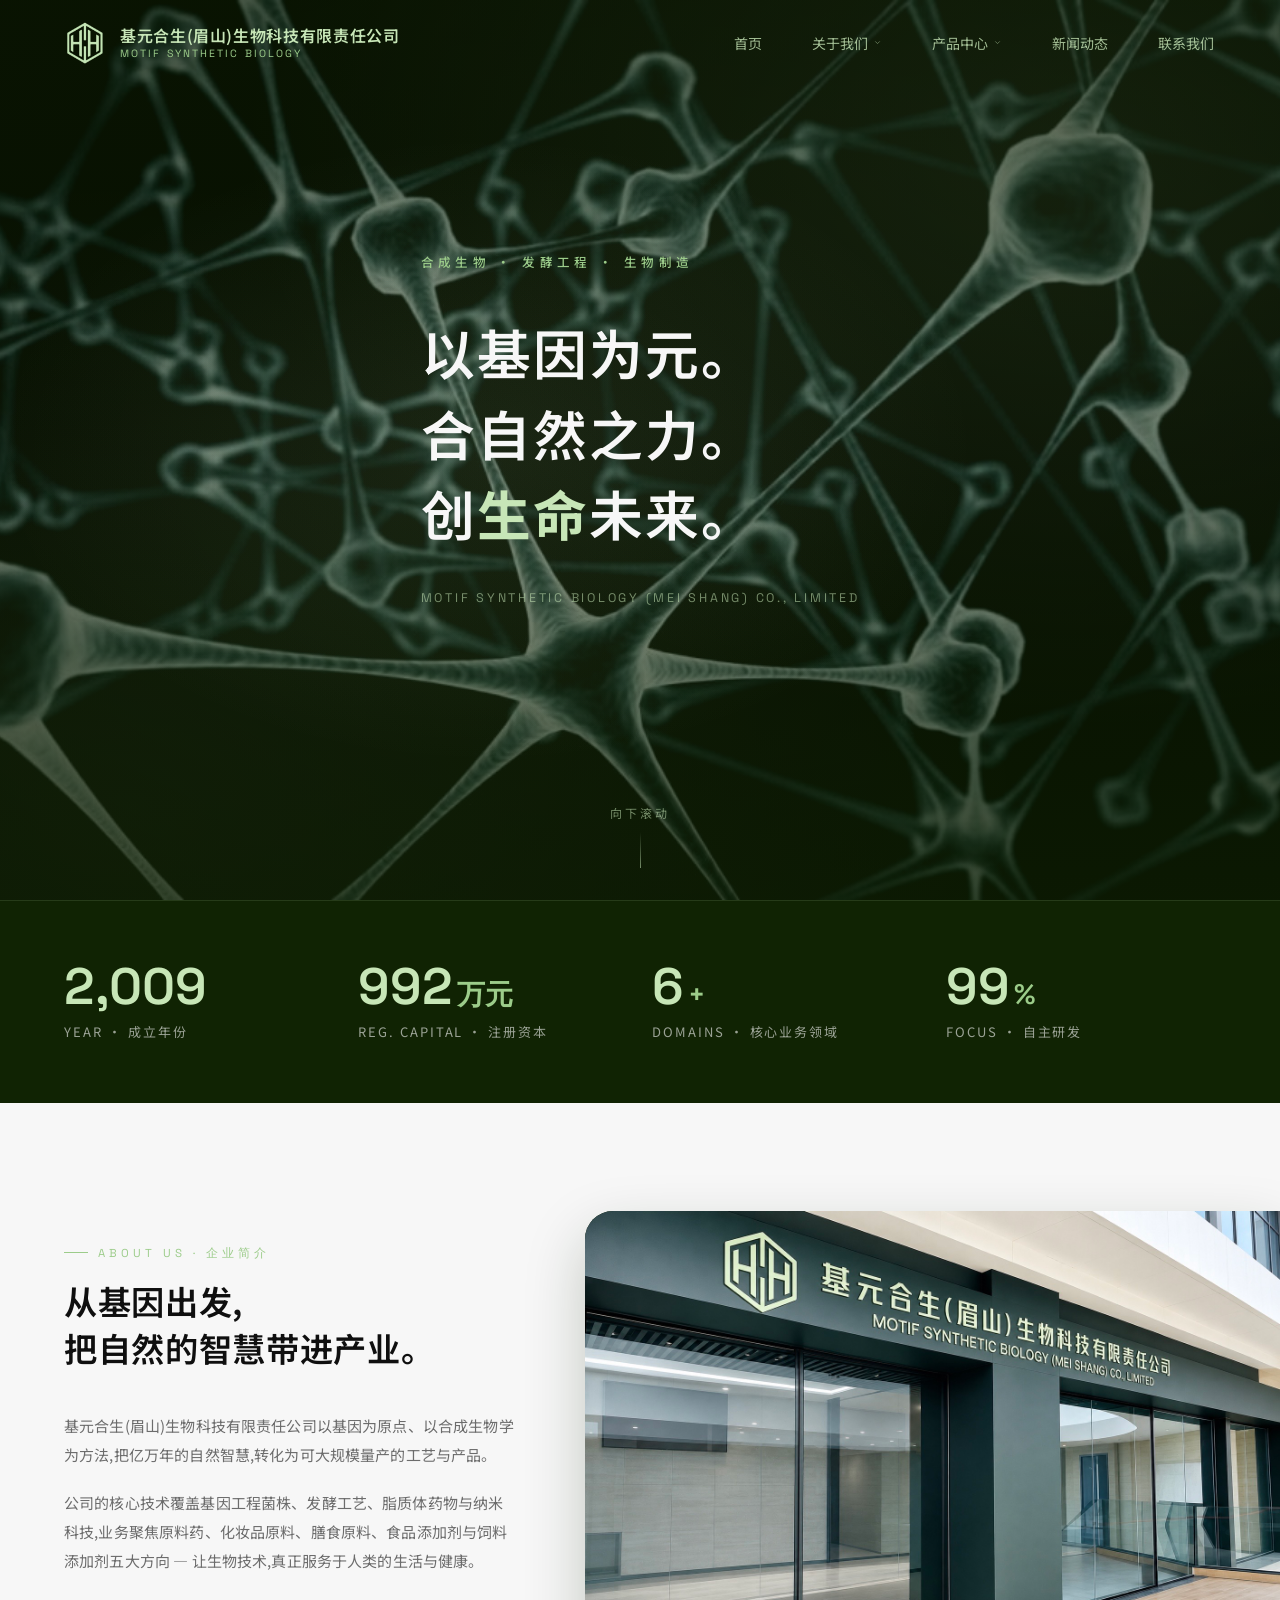
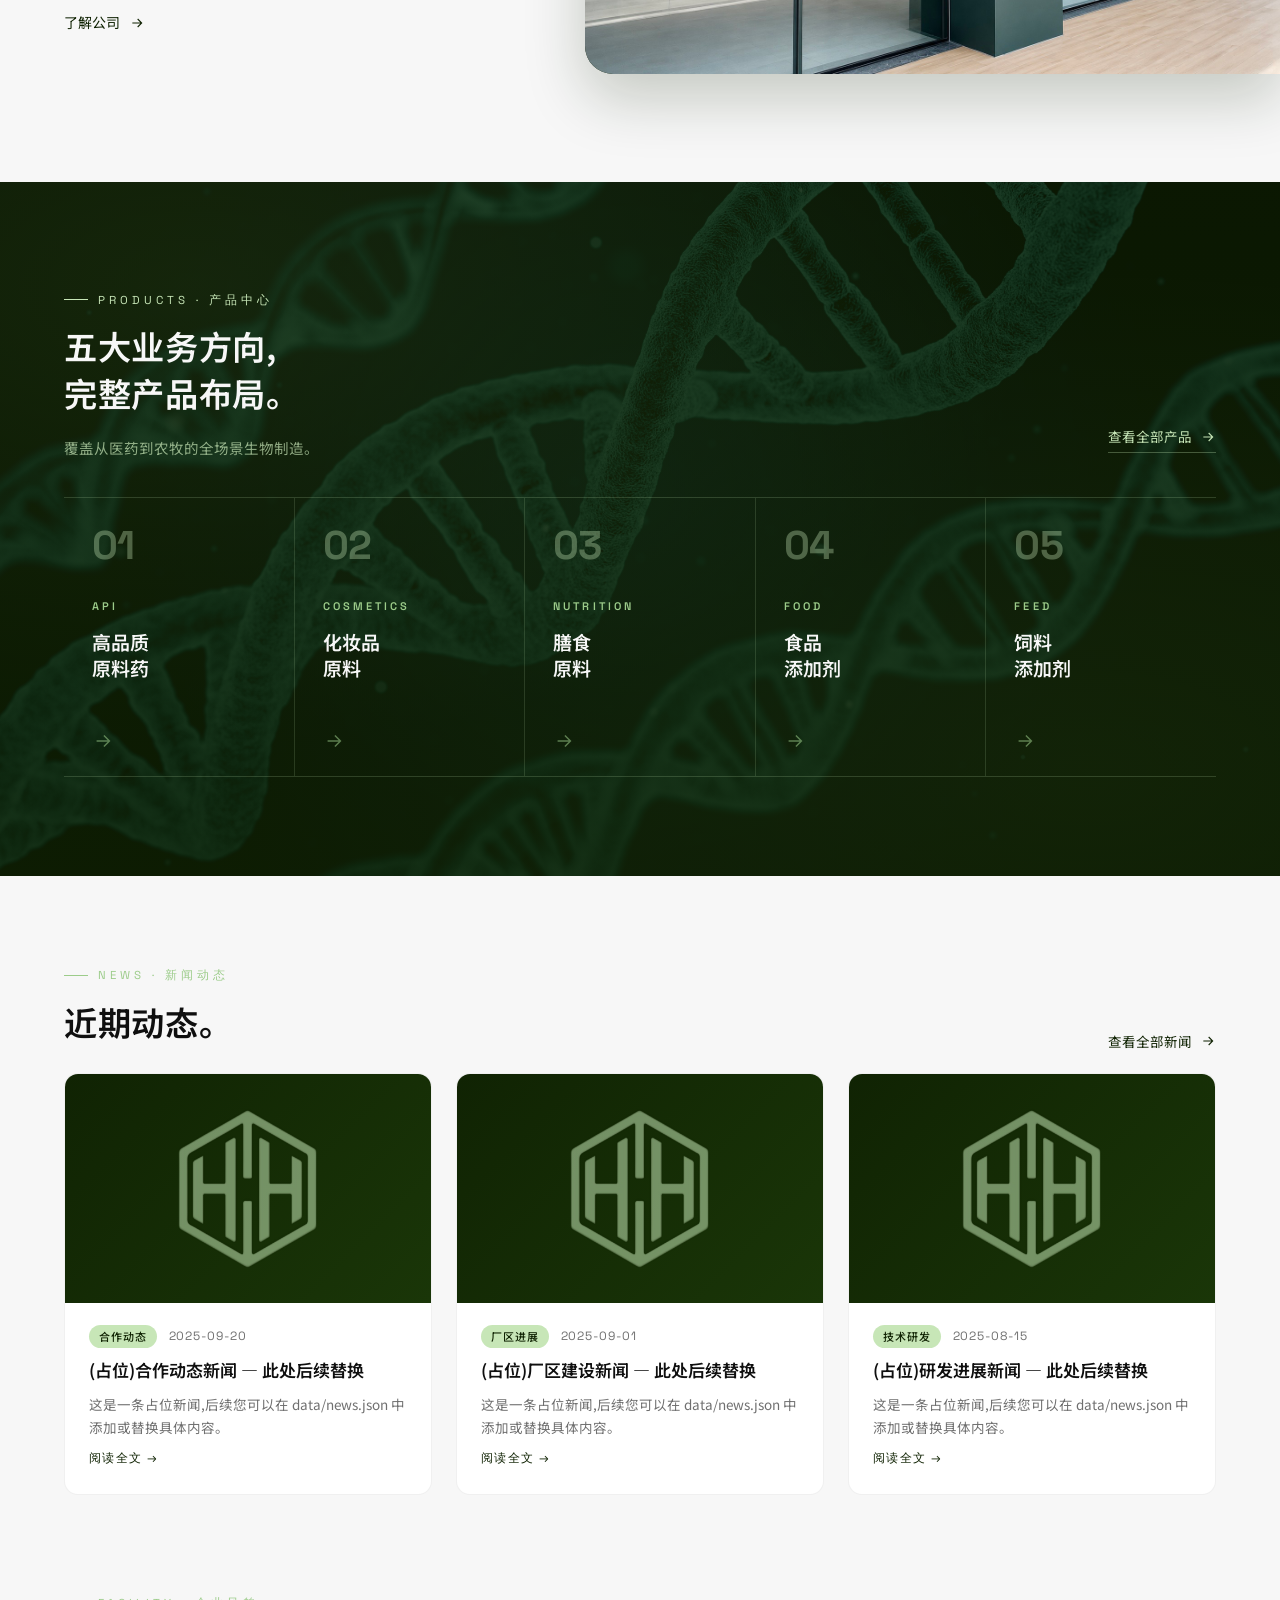
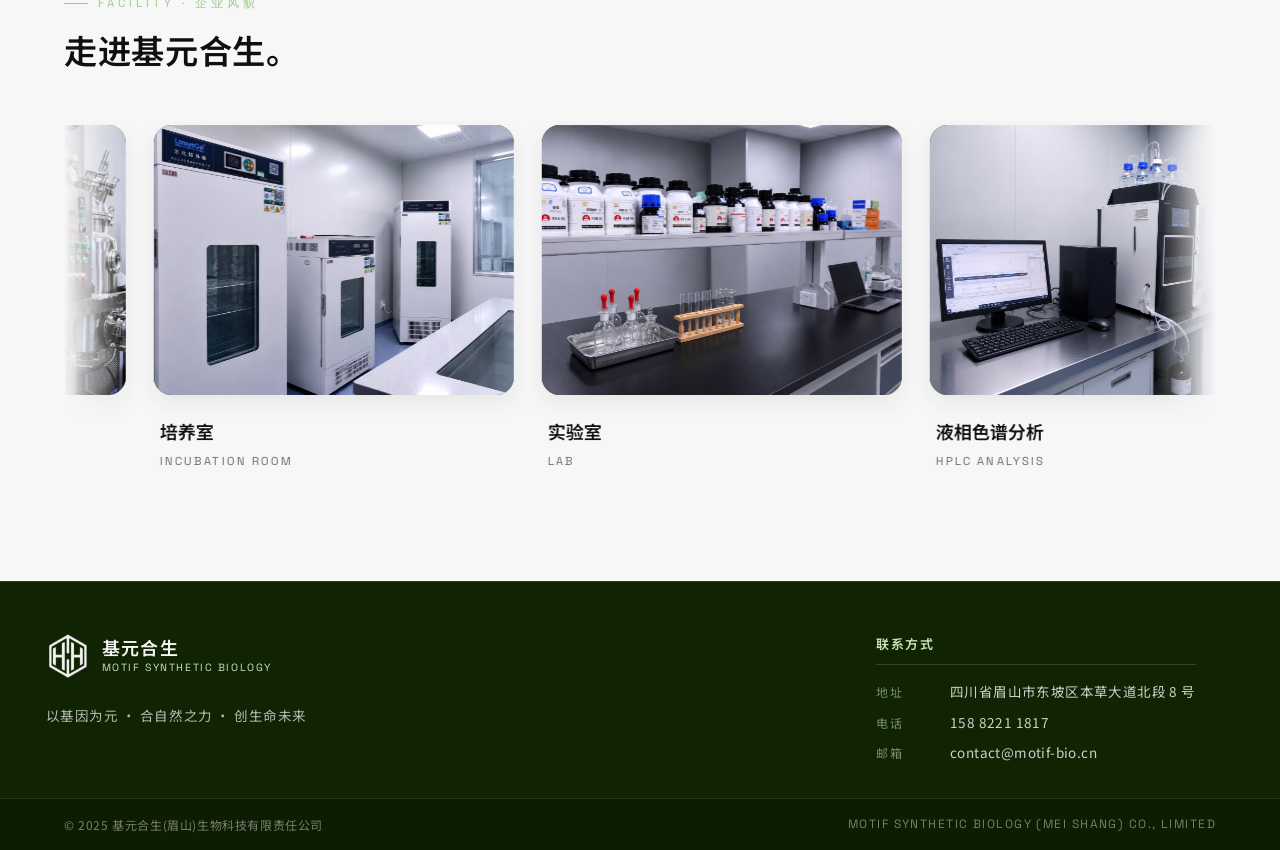
==== index.html @ d9ac5af7 "feat: 产品中心 nav 加 dropdown 5 大方向直接从顶部 nav 一步进入对应子页: - 高品质原料药 / 化妆品原料 / 膳食原料 / 食品添加剂 / 饲料添加剂 - 沿用「关于我们" ====
<!DOCTYPE html>
<html lang="zh-CN">
<head>
<meta charset="UTF-8" />
<meta name="viewport" content="width=device-width, initial-scale=1.0" />
<title>基元合生(眉山)生物科技有限责任公司 · MOTIF SYNTHETIC BIOLOGY</title>
<meta name="description" content="基元合生(眉山)生物科技有限责任公司 — 聚焦生物基材料聚合、生物化工、发酵优化与工业酶研发。" />
<link rel="preconnect" href="https://fonts.googleapis.com" />
<link rel="preconnect" href="https://fonts.gstatic.com" crossorigin />
<link rel="stylesheet" href="https://fonts.googleapis.com/css2?family=Noto+Sans+SC:wght@400;500;600;700;900&family=Space+Grotesk:wght@400;500;600;700&display=swap" />
<link rel="stylesheet" href="css/style.css?v=50" />
</head>
<body>

<!-- ========== 进场动画 ========== -->
<div id="intro" aria-hidden="true">
  <div class="intro-stack">
    <div class="intro-logo">
      <img src="assets/logo/logo-mark.png" alt="基元合生 logo" />
    </div>
    <div class="intro-fullname">基元合生(眉山)生物科技有限责任公司</div>
    <div class="intro-en en">MOTIF SYNTHETIC BIOLOGY (MEI SHANG) CO., LIMITED</div>
  </div>
</div>

<!-- ========== 顶部导航 ========== -->
<nav class="nav">
  <a class="nav-logo" href="index.html">
    <img class="nav-logo-img" src="assets/logo/logo-mark.png" alt="基元合生" />
    <span class="brand-block">
      <span class="brand-cn">基元合生(眉山)生物科技有限责任公司</span>
      <span class="brand-en en">MOTIF SYNTHETIC BIOLOGY</span>
    </span>
  </a>
  <div class="nav-links">
    <a href="index.html">首页</a>
    <div class="nav-item">
      <a href="about.html">关于我们
        <svg class="caret" viewBox="0 0 24 24" fill="none" stroke="currentColor" stroke-width="2"><path d="M6 9l6 6 6-6"/></svg>
      </a>
      <div class="dropdown">
        <a href="about.html">企业简介</a>
        <a href="history.html">发展历程</a>
        <a href="vision.html">科技革新</a>
      </div>
    </div>
    <div class="nav-item">
      <a href="products.html">产品中心
        <svg class="caret" viewBox="0 0 24 24" fill="none" stroke="currentColor" stroke-width="2"><path d="M6 9l6 6 6-6"/></svg>
      </a>
      <div class="dropdown">
        <a href="products/api.html">高品质原料药</a>
        <a href="products/cosmetics.html">化妆品原料</a>
        <a href="products/nutrition.html">膳食原料</a>
        <a href="products/food.html">食品添加剂</a>
        <a href="products/feed.html">饲料添加剂</a>
      </div>
    </div>
    <a href="news.html">新闻动态</a>
    <a href="contact.html">联系我们</a>
  </div>
  <button class="nav-toggle" aria-label="menu">
    <svg viewBox="0 0 24 24" fill="none" stroke="currentColor" stroke-width="1.8">
      <path d="M4 7h16M4 12h16M4 17h16"/>
    </svg>
  </button>
</nav>

<!-- ========== HERO ========== -->
<section class="hero" id="home">
  <!-- 背景:神经突触图(品牌图) -->
  <div class="hero-bg" aria-hidden="true">
    <div class="hero-bg-img"></div>
    <div class="hero-bg-overlay"></div>
  </div>

  <div class="hero-inner section-inner">
    <div class="hero-eyebrow">合成生物 · 发酵工程 · 生物制造</div>
    <h1 class="hero-slogan">
      <span class="line">以基因为元。</span>
      <span class="line">合自然之力。</span>
      <span class="line">创<em>生命</em>未来。</span>
    </h1>
    <p class="hero-desc en">MOTIF SYNTHETIC BIOLOGY (MEI SHANG) CO., LIMITED</p>
  </div>

  <div class="scroll-hint">
    <span>向下滚动</span>
    <div class="line"></div>
  </div>
</section>

<!-- ========== 数据栏 ========== -->
<section class="stats" style="padding-top:60px;padding-bottom:60px;">
  <div class="stats-inner">
    <div class="stat reveal">
      <div class="num"><span data-count="2025">0</span></div>
      <div class="lbl">YEAR · 成立年份</div>
    </div>
    <div class="stat reveal d-1">
      <div class="num"><span data-count="1000">0</span><span class="unit">万元</span></div>
      <div class="lbl">REG. CAPITAL · 注册资本</div>
    </div>
    <div class="stat reveal d-2">
      <div class="num"><span data-count="6">0</span><span class="unit">+</span></div>
      <div class="lbl">DOMAINS · 核心业务领域</div>
    </div>
    <div class="stat reveal d-3">
      <div class="num"><span data-count="100">0</span><span class="unit">%</span></div>
      <div class="lbl">FOCUS · 自主研发</div>
    </div>
  </div>
</section>

<!-- ========== 企业简介(标题+正文在左 / 图片在右,等高对齐) ========== -->
<section class="about about-two-col home-section" id="about">
  <div class="section-inner">
    <div class="about-grid2">
      <div class="about-left reveal">
        <div class="eyebrow">ABOUT US · 企业简介</div>
        <h2 class="h-title">从基因出发,<br/>把自然的智慧带进产业。</h2>
        <div class="about-body" style="max-width:none;margin-top:0;">
          <p>
            基元合生(眉山)生物科技有限责任公司以<em>基因</em>为原点、以<em>合成生物学</em>为方法,把亿万年的自然智慧,转化为可大规模量产的工艺与产品。
          </p>
          <p>
            公司的核心技术覆盖<em>基因工程菌株、发酵工艺、脂质体药物与纳米科技</em>,业务聚焦原料药、化妆品原料、膳食原料、食品添加剂与饲料添加剂五大方向 — 让生物技术,真正服务于人类的生活与健康。
          </p>
          <p style="margin-top:32px;">
            <a href="about.html" class="link-more">了解公司
              <svg viewBox="0 0 24 24" fill="none" stroke="currentColor" stroke-width="1.6"><path d="M5 12h14M13 6l6 6-6 6"/></svg>
            </a>
          </p>
        </div>
      </div>

      <div class="about-pic reveal d-1">
        <img src="assets/images/facility/公司外观.jpg" alt="基元合生 公司外观" />
      </div>
    </div>
  </div>
</section>

<!-- ========== 产品中心(5 等分大纵列,实验玻璃背景) ========== -->
<section class="products section-dark home-section products-with-bg" id="products">
  <div class="products-bg-image" aria-hidden="true"></div>
  <div class="products-bg-overlay" aria-hidden="true"></div>

  <div class="section-inner">
    <div class="section-head reveal">
      <div>
        <div class="eyebrow">PRODUCTS · 产品中心</div>
        <h2 class="h-title">五大业务方向,<br/>完整产品布局。</h2>
        <p class="h-sub">覆盖从医药到农牧的全场景生物制造。</p>
      </div>
      <a href="products.html" class="link-more head-cta">
        查看全部产品
        <svg viewBox="0 0 24 24" fill="none" stroke="currentColor" stroke-width="1.6"><path d="M5 12h14M13 6l6 6-6 6"/></svg>
      </a>
    </div>

    <div class="products-columns reveal d-1">
      <a class="prod-col" href="products/api.html">
        <div class="col-num">01</div>
        <div class="col-content">
          <div class="col-en">API</div>
          <h3 class="col-cn">高品质<br/>原料药</h3>
        </div>
        <div class="col-foot"><svg viewBox="0 0 24 24" fill="none" stroke="currentColor" stroke-width="1.6"><path d="M5 12h14M13 6l6 6-6 6"/></svg></div>
      </a>
      <a class="prod-col" href="products/cosmetics.html">
        <div class="col-num">02</div>
        <div class="col-content">
          <div class="col-en">COSMETICS</div>
          <h3 class="col-cn">化妆品<br/>原料</h3>
        </div>
        <div class="col-foot"><svg viewBox="0 0 24 24" fill="none" stroke="currentColor" stroke-width="1.6"><path d="M5 12h14M13 6l6 6-6 6"/></svg></div>
      </a>
      <a class="prod-col" href="products/nutrition.html">
        <div class="col-num">03</div>
        <div class="col-content">
          <div class="col-en">NUTRITION</div>
          <h3 class="col-cn">膳食<br/>原料</h3>
        </div>
        <div class="col-foot"><svg viewBox="0 0 24 24" fill="none" stroke="currentColor" stroke-width="1.6"><path d="M5 12h14M13 6l6 6-6 6"/></svg></div>
      </a>
      <a class="prod-col" href="products/food.html">
        <div class="col-num">04</div>
        <div class="col-content">
          <div class="col-en">FOOD</div>
          <h3 class="col-cn">食品<br/>添加剂</h3>
        </div>
        <div class="col-foot"><svg viewBox="0 0 24 24" fill="none" stroke="currentColor" stroke-width="1.6"><path d="M5 12h14M13 6l6 6-6 6"/></svg></div>
      </a>
      <a class="prod-col" href="products/feed.html">
        <div class="col-num">05</div>
        <div class="col-content">
          <div class="col-en">FEED</div>
          <h3 class="col-cn">饲料<br/>添加剂</h3>
        </div>
        <div class="col-foot"><svg viewBox="0 0 24 24" fill="none" stroke="currentColor" stroke-width="1.6"><path d="M5 12h14M13 6l6 6-6 6"/></svg></div>
      </a>
    </div>

  </div>
</section>

<!-- ========== 新闻动态(首页只展示近期 3 条) ========== -->
<section class="news home-section" id="news">
  <div class="section-inner">
    <div class="section-head reveal">
      <div>
        <div class="eyebrow">NEWS · 新闻动态</div>
        <h2 class="h-title">近期动态。</h2>
      </div>
      <a href="news.html" class="link-more head-cta">
        查看全部新闻
        <svg viewBox="0 0 24 24" fill="none" stroke="currentColor" stroke-width="1.6"><path d="M5 12h14M13 6l6 6-6 6"/></svg>
      </a>
    </div>
    <div id="news-preview" class="news-cards"></div>
  </div>
</section>

<!-- ========== 企业风貌(水平滚动 carousel) ========== -->
<section class="facility home-section" id="facility">
  <div class="section-inner">
    <div class="facility-head reveal">
      <div class="eyebrow">FACILITY · 企业风貌</div>
      <h2 class="h-title">走进基元合生。</h2>
    </div>
  </div>

  <div class="carousel reveal d-1">
    <div class="carousel-nav carousel-nav-floating">
      <button class="carousel-btn" data-dir="prev" aria-label="上一张">
        <svg viewBox="0 0 24 24" fill="none" stroke="currentColor" stroke-width="1.6">
          <path d="M19 12H5M11 18l-6-6 6-6"/>
        </svg>
      </button>
      <button class="carousel-btn" data-dir="next" aria-label="下一张">
        <svg viewBox="0 0 24 24" fill="none" stroke="currentColor" stroke-width="1.6">
          <path d="M5 12h14M13 6l6 6-6 6"/>
        </svg>
      </button>
    </div>
    <div class="carousel-track" id="facility-track">
      <div class="carousel-item">
        <div class="ph-img">
          <img src="assets/images/facility/发酵车间.jpg" alt="发酵车间" />
        </div>
        <div class="cap">
          <div class="t">发酵车间</div>
          <div class="s">FERMENTATION</div>
        </div>
      </div>
      <div class="carousel-item">
        <div class="ph-img">
          <img src="assets/images/facility/提纯.jpg" alt="分离纯化" />
        </div>
        <div class="cap">
          <div class="t">分离纯化车间</div>
          <div class="s">PURIFICATION</div>
        </div>
      </div>
      <div class="carousel-item">
        <div class="ph-img">
          <img src="assets/images/facility/培养室.jpg" alt="培养室" />
        </div>
        <div class="cap">
          <div class="t">培养室</div>
          <div class="s">INCUBATION ROOM</div>
        </div>
      </div>
      <div class="carousel-item">
        <div class="ph-img">
          <img src="assets/images/facility/实验室.jpg" alt="实验室" />
        </div>
        <div class="cap">
          <div class="t">实验室</div>
          <div class="s">LAB</div>
        </div>
      </div>
      <div class="carousel-item">
        <div class="ph-img">
          <img src="assets/images/facility/液相色谱仪.jpg" alt="液相色谱仪" />
        </div>
        <div class="cap">
          <div class="t">液相色谱分析</div>
          <div class="s">HPLC ANALYSIS</div>
        </div>
      </div>
    </div>
  </div>
</section>

<!-- ========== 页脚 ========== -->
<footer>
  <div class="footer-main">
    <div class="footer-col footer-brand">
      <a href="index.html" class="footer-logo">
        <img src="assets/logo/logo-mark.png" alt="基元合生 logo" />
        <div class="footer-brand-text">
          <div class="footer-brand-cn">基元合生</div>
          <div class="footer-brand-en">MOTIF SYNTHETIC BIOLOGY</div>
        </div>
      </a>
      <p class="footer-slogan">以基因为元 · 合自然之力 · 创生命未来</p>
    </div>

    <div class="footer-col footer-contact-col">
      <h4 class="footer-h">联系方式</h4>
      <ul class="footer-contact">
        <li>
          <span class="footer-k">地址</span>
          <span class="footer-v">四川省眉山市东坡区本草大道北段 8 号</span>
        </li>
        <li>
          <span class="footer-k">电话</span>
          <span class="footer-v"><a href="tel:+8615882211817">158 8221 1817</a></span>
        </li>
        <li>
          <span class="footer-k">邮箱</span>
          <span class="footer-v"><a href="mailto:contact@motif-bio.cn">contact@motif-bio.cn</a></span>
        </li>
      </ul>
    </div>
  </div>

  <div class="footer-bottom">
    <div class="footer-inner">
      <div>© 2025 基元合生(眉山)生物科技有限责任公司</div>
      <div class="en">MOTIF SYNTHETIC BIOLOGY (MEI SHANG) CO., LIMITED</div>
    </div>
  </div>
</footer>

<script src="js/main.js?v=50"></script>
</body>
</html>
---- css/style.css ----
/* =========================================================
   基元合生 官网样式 · Motif Synthetic Biology
   配色:#102303 深墨绿 / #C7E6B7 浅薄荷 / #F7F7F7 浅灰 / #0F0F0F 文字黑
   ========================================================= */

:root {
  --c-deep:    #102303;
  --c-deep-2:  #1a3608;
  --c-mint:    #C7E6B7;
  --c-mint-2:  #9ccc8a;
  --c-light:   #F7F7F7;
  --c-ink:     #0F0F0F;
  --c-ink-60:  rgba(15,15,15,.6);
  --c-ink-30:  rgba(15,15,15,.3);
  --c-mint-20: rgba(199,230,183,.2);
  --c-mint-40: rgba(199,230,183,.4);

  --maxw: 1240px;
  --pad-x: clamp(20px, 5vw, 80px);
  --sec-y: clamp(80px, 12vh, 140px);

  --font-cn: "Noto Sans SC", "PingFang SC", "Microsoft YaHei", "Source Han Sans SC", system-ui, sans-serif;
  --font-en: "Space Grotesk", "Inter", system-ui, sans-serif;

  --ease: cubic-bezier(.22,.61,.36,1);
}

* { box-sizing: border-box; margin: 0; padding: 0; }

html { scroll-behavior: smooth; }

body {
  font-family: var(--font-cn);
  background: var(--c-light);
  color: var(--c-ink);
  line-height: 1.6;
  -webkit-font-smoothing: antialiased;
  overflow-x: hidden;
}

a { color: inherit; text-decoration: none; }
img { max-width: 100%; display: block; }

.en { font-family: var(--font-en); letter-spacing: .02em; }

/* ---------- 进场动画 overlay ---------- */
#intro {
  position: fixed; inset: 0; z-index: 9999;
  background: var(--c-deep);
  display: flex; align-items: center; justify-content: center;
  transition: opacity .5s var(--ease);
}
#intro.done { opacity: 0; pointer-events: none; }

#intro .intro-stack {
  display: flex; flex-direction: column;
  align-items: center;
  gap: 28px;
  padding: 0 24px;
  text-align: center;
}
#intro .intro-logo {
  width: clamp(120px, 16vw, 180px);
  color: var(--c-mint);
  animation: introFade .9s var(--ease) both;
}
#intro .intro-logo img,
#intro .intro-logo svg { width: 100%; height: auto; display: block; }
#intro .intro-fullname {
  color: var(--c-mint);
  font-size: clamp(14px, 1.6vw, 20px);
  font-weight: 500;
  letter-spacing: .15em;
  opacity: 0;
  animation: introTxt .6s var(--ease) .45s both;
}
#intro .intro-en {
  color: var(--c-mint-2);
  font-size: clamp(10px, 1vw, 12px);
  letter-spacing: .25em;
  opacity: 0;
  animation: introTxt .6s var(--ease) .65s both;
}
@keyframes introFade {
  0% { opacity: 0; transform: scale(.86); filter: blur(8px); }
  100% { opacity: 1; transform: scale(1); filter: blur(0); }
}
@keyframes introTxt {
  to { opacity: .85; }
}

/* ---------- 顶部导航 ---------- */
.nav {
  position: fixed; top: 0; left: 0; right: 0;
  z-index: 100;
  display: flex; align-items: center; justify-content: space-between;
  padding: 22px var(--pad-x);
  transition: background .4s var(--ease), backdrop-filter .4s var(--ease), padding .3s var(--ease), border-color .4s var(--ease);
  border-bottom: 1px solid transparent;
}
.nav.scrolled {
  background: rgba(16, 35, 3, .82);
  backdrop-filter: saturate(180%) blur(14px);
  -webkit-backdrop-filter: saturate(180%) blur(14px);
  padding-top: 16px; padding-bottom: 16px;
  border-bottom-color: rgba(199,230,183,.12);
}

.nav-logo {
  display: flex; align-items: center; gap: 14px;
  color: var(--c-mint);
  opacity: 0; transform: translateY(-6px);
  transition: opacity .6s var(--ease) .2s, transform .6s var(--ease) .2s;
}
.nav-logo svg,
.nav-logo .nav-logo-img { width: 42px; height: 42px; flex-shrink: 0; object-fit: contain; }
.nav-logo .brand-block {
  display: flex; flex-direction: column;
  line-height: 1.2;
}
.nav-logo .brand-cn {
  font-weight: 600;
  font-size: 16px;
  letter-spacing: .04em;
  white-space: nowrap;
}
.nav-logo .brand-en {
  font-size: 10.5px;
  letter-spacing: .2em;
  color: var(--c-mint-2);
  margin-top: 3px;
  white-space: nowrap;
}
body.nav-ready .nav-logo { opacity: 1; transform: translateY(0); }

.nav-links { display: flex; gap: clamp(18px, 2.4vw, 36px); align-items: center; }
.nav-links a {
  color: var(--c-mint);
  font-size: 14px;
  opacity: .8;
  position: relative;
  padding: 6px 2px;
  transition: opacity .25s var(--ease);
}
.nav-links a::after {
  content: ""; position: absolute; left: 0; bottom: 0;
  width: 0; height: 1px; background: var(--c-mint);
  transition: width .35s var(--ease);
}
.nav-links a:hover { opacity: 1; }
.nav-links a:hover::after { width: 100%; }

.nav-toggle {
  display: none; background: none; border: 0; cursor: pointer;
  color: var(--c-mint); width: 32px; height: 32px;
  align-items: center; justify-content: center;
}
.nav-toggle svg { width: 22px; height: 22px; }

/* ---------- 通用 section ---------- */
section { padding: var(--sec-y) var(--pad-x); position: relative; }
.section-inner { max-width: var(--maxw); margin: 0 auto; }

.eyebrow {
  font-family: var(--font-en);
  font-size: 12px;
  letter-spacing: .35em;
  text-transform: uppercase;
  color: var(--c-mint-2);
  display: inline-flex; align-items: center; gap: 10px;
  margin-bottom: 18px;
}
.eyebrow::before {
  content: ""; width: 24px; height: 1px; background: currentColor;
}
.section-dark .eyebrow { color: var(--c-mint); }

.h-title {
  font-size: clamp(28px, 3.4vw, 44px);
  font-weight: 600;
  line-height: 1.25;
  letter-spacing: .02em;
  margin-bottom: 18px;
}
.h-sub {
  font-size: 15px;
  color: var(--c-ink-60);
  max-width: 720px;
  margin-bottom: 56px;
}
.section-dark .h-sub { color: rgba(199,230,183,.7); }
.section-dark .h-title { color: var(--c-light); }

/* ---------- HERO ---------- */
.hero {
  min-height: 100vh;
  background: var(--c-deep);
  color: var(--c-light);
  display: flex; flex-direction: column; justify-content: center;
  padding-top: 120px;
  overflow: hidden;
  position: relative;
}

/* Hero 背景:神经突触图(品牌图) */
.hero-bg {
  position: absolute; inset: 0;
  overflow: hidden;
  pointer-events: none;
  z-index: 0;
}
.hero-bg-img {
  position: absolute; inset: 0;
  background-image: url('../assets/images/hero/neural.jpg');
  background-size: cover;
  background-position: center;
  background-repeat: no-repeat;
  filter: brightness(.85) contrast(1.05) saturate(.9);
  /* 缓慢推近,营造动感 */
  animation: heroBgFloat 30s ease-in-out infinite;
}
.hero-bg-overlay {
  position: absolute; inset: 0;
  background:
    /* 主色调染色:让画面带"基元合生"深绿氛围 */
    linear-gradient(180deg,
      rgba(16,35,3,.55) 0%,
      rgba(16,35,3,.45) 50%,
      rgba(16,35,3,.70) 100%
    ),
    /* 左右两侧暗角,让文字所在中心更突出 */
    radial-gradient(ellipse 90% 75% at 50% 50%, transparent 35%, rgba(0,0,0,.45) 100%),
    /* 右上薄荷辉光 */
    radial-gradient(ellipse at 85% 15%, rgba(199,230,183,.15), transparent 55%),
    /* 左下薄荷辉光 */
    radial-gradient(ellipse at 10% 90%, rgba(199,230,183,.10), transparent 55%);
}
@keyframes heroBgFloat {
  0%, 100% { transform: scale(1)    translate(0, 0); }
  50%      { transform: scale(1.06) translate(-1%, -1%); }
}

/* 中心微光 — 让 slogan 区域突出 */
.hero::before {
  content: "";
  position: absolute; inset: 0;
  background: radial-gradient(ellipse 55% 50% at 38% 50%, rgba(199,230,183,.08), transparent 70%);
  pointer-events: none;
  z-index: 1;
}

/* 内容层 */
.hero-inner { position: relative; z-index: 2; max-width: 920px; }

.hero-eyebrow {
  font-size: 12.5px;
  letter-spacing: .35em;
  color: var(--c-mint-2);
  font-weight: 500;
  margin-bottom: 40px;
  opacity: 0;
  animation: heroIn .8s var(--ease) .1s forwards;
}

.hero-slogan {
  font-size: clamp(30px, 4.2vw, 56px);
  line-height: 1.5;
  font-weight: 600;
  letter-spacing: .04em;
  margin-bottom: 34px;
  color: var(--c-light);
  /* 整体淡入(不再逐行) */
  opacity: 0;
  transform: translateY(20px);
  filter: blur(6px);
  animation: sloganIn 1s var(--ease) .3s forwards;
}
.hero-slogan .line {
  display: block;
}
.hero-slogan em {
  font-style: normal;
  color: var(--c-mint);
  font-weight: 700;
}
@keyframes sloganIn {
  to { opacity: 1; transform: translateY(0); filter: blur(0); }
}

.hero-desc {
  font-size: 12.5px;
  letter-spacing: .22em;
  color: rgba(199,230,183,.55);
  margin-bottom: 52px;
  opacity: 0;
  animation: heroIn .9s var(--ease) .6s forwards;
  font-weight: 400;
}

.hero-cta {
  display: inline-flex; align-items: center; gap: 10px;
  padding: 13px 26px;
  background: var(--c-mint);
  color: var(--c-deep);
  font-weight: 600;
  font-size: 13.5px;
  letter-spacing: .06em;
  border-radius: 999px;
  border: 1px solid var(--c-mint);
  transition: transform .3s var(--ease), background .3s var(--ease), box-shadow .3s var(--ease);
  opacity: 0; transform: translateY(20px);
  animation: heroIn .9s var(--ease) .8s forwards;
}
.hero-cta:hover {
  transform: translateY(-2px);
  box-shadow: 0 12px 32px rgba(199,230,183,.25);
}
.hero-cta svg { width: 16px; height: 16px; transition: transform .3s var(--ease); }
.hero-cta:hover svg { transform: translateX(4px); }

@keyframes heroIn {
  to { opacity: 1; transform: translateY(0); }
}

/* 滚动提示 */
.scroll-hint {
  position: absolute; bottom: 32px; left: 50%;
  transform: translateX(-50%);
  display: flex; flex-direction: column; align-items: center; gap: 10px;
  color: var(--c-mint);
  font-size: 12px;
  letter-spacing: .25em;
  opacity: .55;
  font-family: var(--font-cn);
}
.scroll-hint .line {
  width: 1px; height: 36px;
  background: linear-gradient(to bottom, transparent, var(--c-mint));
  animation: scrollLine 2s var(--ease) infinite;
}
@keyframes scrollLine {
  0%, 100% { transform: scaleY(.5); transform-origin: top; }
  50% { transform: scaleY(1); }
}

/* ---------- 数据栏 ---------- */
.stats {
  background: var(--c-deep);
  color: var(--c-light);
  padding: 60px var(--pad-x);
  border-top: 1px solid rgba(199,230,183,.12);
}
.stats-inner {
  max-width: var(--maxw); margin: 0 auto;
  display: grid; grid-template-columns: repeat(4, 1fr);
  gap: 24px;
}
.stat .num {
  font-family: var(--font-en);
  font-size: clamp(36px, 4vw, 56px);
  font-weight: 600;
  color: var(--c-mint);
  line-height: 1;
  margin-bottom: 10px;
}
.stat .num .unit { font-size: .55em; margin-left: 4px; color: var(--c-mint-2); }
.stat .lbl { font-size: 13px; color: rgba(247,247,247,.6); letter-spacing: .15em; }

/* ---------- 关于 / 公司简介 ---------- */
.about {
  background: var(--c-light);
  /* 加大上下留白,让公司简介更有呼吸感 */
  padding-top: clamp(120px, 16vh, 200px);
  padding-bottom: clamp(120px, 16vh, 200px);
}
.about .h-title { margin-bottom: clamp(40px, 5vw, 72px); }

.about-body {
  max-width: 820px;
  margin-top: 16px;
}
.about-body p {
  font-size: 16.5px;
  color: var(--c-ink-60);
  margin-bottom: 32px;
  line-height: 2.05;
  letter-spacing: .01em;
}
.about-body p:last-child { margin-bottom: 0; }
.about-body em {
  font-style: normal;
  font-weight: 600;
  color: var(--c-ink);
}

/* ---------- 产品矩阵 ---------- */
.products { background: var(--c-deep); color: var(--c-light); }
.section-dark { color: var(--c-light); }

.products-grid {
  display: grid;
  grid-template-columns: repeat(auto-fill, minmax(280px, 1fr));
  gap: 20px;
}
.product-card {
  position: relative;
  padding: 30px 28px;
  background: rgba(199,230,183,.04);
  border: 1px solid rgba(199,230,183,.12);
  border-radius: 14px;
  transition: transform .3s var(--ease), background .3s var(--ease), border-color .3s var(--ease);
  overflow: hidden;
}
.product-card::before {
  content: ""; position: absolute;
  top: -1px; left: -1px; right: -1px; height: 2px;
  background: linear-gradient(90deg, transparent, var(--c-mint), transparent);
  opacity: 0;
  transition: opacity .4s var(--ease);
}
.product-card:hover {
  transform: translateY(-4px);
  background: rgba(199,230,183,.08);
  border-color: rgba(199,230,183,.35);
}
.product-card:hover::before { opacity: 1; }
.product-card .cat {
  font-size: 12px;
  font-weight: 500;
  color: var(--c-mint-2);
  letter-spacing: .12em;
  margin-bottom: 14px;
}
.product-card h3 {
  font-size: 19px; font-weight: 600; margin-bottom: 6px;
  color: var(--c-light);
  line-height: 1.4;
}
.product-card > p {
  font-family: var(--font-en);
  font-size: 12px; color: var(--c-mint);
  letter-spacing: .08em;
  margin-bottom: 12px;
}
.product-card .desc {
  font-family: var(--font-cn);
  font-size: 13.5px;
  color: rgba(247,247,247,.65);
  line-height: 1.7;
  letter-spacing: 0;
  margin: 0;
}
.product-card .tag {
  display: inline-block; margin-top: 16px;
  font-family: var(--font-en); font-size: 11px;
  letter-spacing: .2em; color: var(--c-mint-2);
}

/* ---------- 厂房 carousel ---------- */
.facility { background: var(--c-light); overflow: hidden; }

.facility-head {
  display: flex; justify-content: space-between; align-items: flex-end;
  gap: 24px; flex-wrap: wrap;
  margin-bottom: 48px;
}
.facility-head .h-title { margin-bottom: 0; }

.carousel-nav { display: flex; gap: 10px; margin-bottom: 8px; }
.carousel-btn {
  width: 46px; height: 46px;
  border-radius: 50%;
  border: 1px solid rgba(15,15,15,.15);
  background: transparent;
  color: var(--c-ink);
  cursor: pointer;
  display: inline-flex; align-items: center; justify-content: center;
  transition: background .25s var(--ease), border-color .25s var(--ease), color .25s var(--ease);
  font-family: inherit;
}
.carousel-btn:hover {
  background: var(--c-deep);
  border-color: var(--c-deep);
  color: var(--c-mint);
}
.carousel-btn svg { width: 20px; height: 20px; }

.carousel {
  position: relative;
  margin: 0 calc(var(--pad-x) * -1);
}
.carousel-track {
  display: flex;
  gap: 28px;
  overflow-x: auto;
  scroll-snap-type: x mandatory;
  scroll-behavior: smooth;
  scrollbar-width: none;
  -ms-overflow-style: none;
  padding: 4px var(--pad-x) 20px;
}
.carousel-track::-webkit-scrollbar { display: none; }

.carousel-item {
  flex: 0 0 min(560px, 62vw);
  scroll-snap-align: start;
  transition: transform .5s var(--ease);
}
.carousel-item .ph-img {
  aspect-ratio: 16 / 11;
  background: linear-gradient(135deg, var(--c-deep) 0%, var(--c-deep-2) 100%);
  border-radius: 18px;
  overflow: hidden;
  position: relative;
  display: flex; align-items: center; justify-content: center;
  color: var(--c-mint);
  box-shadow: 0 10px 40px rgba(16,35,3,.10);
  transition: transform .5s var(--ease), box-shadow .5s var(--ease);
}
.carousel-item:hover .ph-img {
  transform: translateY(-4px);
  box-shadow: 0 20px 50px rgba(16,35,3,.18);
}
.carousel-item .ph-img svg {
  width: 18%;
  opacity: .22;
  transition: opacity .4s var(--ease), transform .6s var(--ease);
}
.carousel-item:hover .ph-img svg {
  opacity: .35;
  transform: scale(1.08);
}
.carousel-item .ph-img::before {
  content: "";
  position: absolute; inset: 0;
  background:
    radial-gradient(circle at 30% 30%, rgba(199,230,183,.08), transparent 60%),
    radial-gradient(circle at 80% 70%, rgba(199,230,183,.04), transparent 50%);
}
.carousel-item .ph-img::after {
  content: "";
  position: absolute; inset: 0;
  background: linear-gradient(to top, rgba(16,35,3,.55) 0%, transparent 55%);
  pointer-events: none;
}
.carousel-item .cap { padding: 22px 6px 0; }
.carousel-item .cap .t {
  font-size: 18px; font-weight: 600; margin-bottom: 6px;
  color: var(--c-ink);
}
.carousel-item .cap .s {
  font-family: var(--font-en);
  font-size: 11.5px; color: var(--c-ink-60); letter-spacing: .18em;
}

@media (max-width: 1100px) {
  .carousel-item { flex: 0 0 min(480px, 72vw); }
}
@media (max-width: 720px) {
  .carousel-item { flex: 0 0 84vw; }
  .carousel-track { gap: 20px; }
}

/* ---------- 新闻(首页与列表页共用卡片) ---------- */
.news { background: var(--c-light); }

.news-head {
  display: flex; justify-content: space-between; align-items: flex-end;
  flex-wrap: wrap; gap: 24px;
  margin-bottom: 48px;
}
.news-head .h-title { margin-bottom: 0; }

.link-more {
  display: inline-flex; align-items: center; gap: 8px;
  font-size: 14px;
  color: var(--c-deep);
  border-bottom: 1px solid transparent;
  padding-bottom: 4px;
  transition: border-color .25s var(--ease), gap .25s var(--ease);
}
.link-more svg { width: 16px; height: 16px; transition: transform .25s var(--ease); }
.link-more:hover { border-color: var(--c-deep); gap: 12px; }
.link-more:hover svg { transform: translateX(2px); }

.news-cards,
.news-list {
  display: grid;
  grid-template-columns: repeat(auto-fill, minmax(300px, 1fr));
  gap: 24px;
}

.news-card {
  display: flex; flex-direction: column;
  background: #fff;
  border: 1px solid rgba(15,15,15,.06);
  border-radius: 14px;
  overflow: hidden;
  color: inherit;
  transition: transform .35s var(--ease), box-shadow .35s var(--ease), border-color .35s var(--ease);
}
.news-card:hover {
  transform: translateY(-4px);
  border-color: var(--c-mint-2);
  box-shadow: 0 20px 40px rgba(16,35,3,.08);
}
.news-card-cover {
  aspect-ratio: 16 / 10;
  background: linear-gradient(135deg, var(--c-deep) 0%, var(--c-deep-2) 100%);
  display: flex; align-items: center; justify-content: center;
  color: var(--c-mint);
  overflow: hidden;
}
.news-card-cover svg { width: 38%; opacity: .35; }
.news-card-cover img { width: 100%; height: 100%; object-fit: cover; }
.news-card-cover .news-card-logo {
  width: 38%; height: auto; opacity: .55; object-fit: contain;
}
.news-card-body { padding: 22px 24px 26px; display: flex; flex-direction: column; gap: 10px; flex: 1; }
.news-card-meta {
  display: flex; align-items: center; gap: 12px;
  font-size: 12px; color: var(--c-ink-60);
}
.news-card-meta .news-date {
  font-family: var(--font-en); letter-spacing: .08em;
}
.news-card-title {
  font-size: 17px; font-weight: 600; line-height: 1.45;
  color: var(--c-ink);
  transition: color .25s var(--ease);
}
.news-card:hover .news-card-title { color: var(--c-deep); }
.news-card-sum {
  font-size: 13.5px; color: var(--c-ink-60); line-height: 1.7;
  display: -webkit-box;
  -webkit-line-clamp: 2;
  -webkit-box-orient: vertical;
  overflow: hidden;
}
.news-card-more {
  margin-top: auto;
  font-family: var(--font-en);
  font-size: 12px;
  letter-spacing: .12em;
  color: var(--c-deep);
}
.news-tag {
  display: inline-block;
  font-size: 11px; padding: 3px 10px;
  background: var(--c-mint);
  color: var(--c-deep);
  border-radius: 999px;
  letter-spacing: .08em;
  font-weight: 500;
}

/* ---------- 子页面通用 ---------- */
body.subpage { padding-top: 0; }

.subhero {
  background: var(--c-deep);
  color: var(--c-light);
  padding: calc(var(--sec-y) + 60px) var(--pad-x) calc(var(--sec-y) - 20px);
  position: relative;
  overflow: hidden;
}
.subhero::before {
  content: "";
  position: absolute; inset: 0;
  background:
    radial-gradient(ellipse at 80% 20%, rgba(199,230,183,.10), transparent 60%),
    radial-gradient(ellipse at 10% 90%, rgba(199,230,183,.06), transparent 50%);
  pointer-events: none;
}
.subhero .section-inner { position: relative; z-index: 1; }
.subhero .eyebrow { color: var(--c-mint); }
.subhero .h-title { color: var(--c-light); margin-top: 6px; margin-bottom: 0; }

.crumb {
  font-size: 12.5px;
  color: rgba(199,230,183,.65);
  margin-bottom: 24px;
  display: flex; gap: 10px; align-items: center;
  letter-spacing: .04em;
}
.crumb a { color: var(--c-mint); transition: color .2s var(--ease); }
.crumb a:hover { color: var(--c-light); }
.crumb span:not(:has(a)) { color: rgba(199,230,183,.5); }

/* 文章页面包屑颜色覆盖 */
.article .crumb { color: var(--c-ink-60); margin-top: 0; }
.article .crumb a { color: var(--c-deep); }
.article .crumb a:hover { color: var(--c-ink); }
.article .crumb span:not(:has(a)) { color: var(--c-ink-30); }

/* 列表页区域 */
.news-page { background: var(--c-light); padding-top: 60px; padding-bottom: var(--sec-y); }

.filters {
  display: flex; flex-wrap: wrap; gap: 10px;
  margin-bottom: 40px;
}
.filter {
  background: transparent;
  border: 1px solid rgba(15,15,15,.15);
  color: var(--c-ink);
  padding: 8px 18px;
  border-radius: 999px;
  font-family: inherit;
  font-size: 13px;
  cursor: pointer;
  transition: background .25s var(--ease), border-color .25s var(--ease), color .25s var(--ease);
}
.filter:hover { border-color: var(--c-deep); }
.filter.active {
  background: var(--c-deep);
  color: var(--c-mint);
  border-color: var(--c-deep);
}

/* 导航 active 高亮 */
.nav-links a.active { opacity: 1; }
.nav-links a.active::after { width: 100%; }

/* ---------- 文章详情 ---------- */
.article { background: var(--c-light); padding: 80px var(--pad-x) var(--sec-y); min-height: 80vh; }
.article-inner { max-width: 820px; }
.article-meta {
  display: flex; align-items: center; gap: 14px;
  margin: 16px 0 18px;
  font-size: 13px; color: var(--c-ink-60);
}
.article-date { font-family: var(--font-en); letter-spacing: .08em; }
.article-title {
  font-size: clamp(26px, 3.2vw, 40px);
  font-weight: 600;
  line-height: 1.3;
  margin-bottom: 18px;
}
.article-summary {
  font-size: 16px;
  color: var(--c-ink-60);
  line-height: 1.85;
  padding-bottom: 28px;
  margin-bottom: 36px;
  border-bottom: 1px solid rgba(15,15,15,.08);
}
.article-cover {
  margin: 0 0 36px;
  border-radius: 12px; overflow: hidden;
}
.article-cover img { width: 100%; display: block; }
.article-body {
  font-size: 16px; line-height: 1.95;
  color: var(--c-ink);
}
.article-body p { margin-bottom: 22px; }
.article-body h2, .article-body h3 {
  margin: 36px 0 14px; font-weight: 600;
}
.article-body h2 { font-size: 22px; }
.article-body h3 { font-size: 18px; }
.article-body img { border-radius: 10px; margin: 18px 0; }
.article-loading { padding: 60px 0; color: var(--c-ink-60); }
.article-foot {
  margin-top: 56px; padding-top: 28px;
  border-top: 1px solid rgba(15,15,15,.08);
}

/* ---------- 联系 ---------- */
.contact { background: var(--c-deep); color: var(--c-light); }
.contact-grid {
  display: grid;
  grid-template-columns: 1fr 1.2fr;
  gap: clamp(40px, 6vw, 96px);
}
.contact-info .item {
  padding: 22px 0;
  border-bottom: 1px solid rgba(199,230,183,.12);
  display: grid;
  grid-template-columns: 36px 1fr;
  gap: 16px;
  align-items: flex-start;
}
.contact-info .item:first-child { border-top: 1px solid rgba(199,230,183,.12); }
.contact-info .icon {
  color: var(--c-mint); width: 22px; height: 22px;
  margin-top: 2px;
}
.contact-info .icon svg { width: 100%; height: 100%; }
.contact-info .k {
  font-size: 12px; letter-spacing: .25em;
  color: var(--c-mint-2); margin-bottom: 6px; text-transform: uppercase;
  font-family: var(--font-en);
}
.contact-info .v { font-size: 15px; color: var(--c-light); }

.contact-form { display: grid; gap: 16px; }
.contact-form .row { display: grid; grid-template-columns: 1fr 1fr; gap: 16px; }
.contact-form input,
.contact-form textarea {
  width: 100%;
  padding: 14px 16px;
  background: rgba(199,230,183,.05);
  border: 1px solid rgba(199,230,183,.15);
  border-radius: 8px;
  color: var(--c-light);
  font-family: inherit;
  font-size: 14px;
  transition: border-color .25s var(--ease), background .25s var(--ease);
}
.contact-form input::placeholder,
.contact-form textarea::placeholder { color: rgba(199,230,183,.4); }
.contact-form input:focus,
.contact-form textarea:focus {
  outline: none;
  border-color: var(--c-mint);
  background: rgba(199,230,183,.08);
}
.contact-form textarea { min-height: 140px; resize: vertical; }
.contact-form button {
  justify-self: start;
  padding: 14px 32px;
  background: var(--c-mint);
  color: var(--c-deep);
  border: 0; border-radius: 999px;
  font-weight: 600; font-size: 14px;
  letter-spacing: .06em;
  cursor: pointer;
  transition: transform .25s var(--ease), box-shadow .25s var(--ease);
  font-family: inherit;
}
.contact-form button:hover {
  transform: translateY(-2px);
  box-shadow: 0 12px 28px rgba(199,230,183,.25);
}

/* ---------- 页脚 ---------- */
footer {
  background: var(--c-deep);
  color: rgba(247,247,247,.5);
  padding: 32px var(--pad-x);
  border-top: 1px solid rgba(199,230,183,.12);
}
.footer-inner {
  max-width: var(--maxw); margin: 0 auto;
  display: flex; justify-content: space-between; align-items: center;
  flex-wrap: wrap; gap: 16px;
  font-size: 12.5px;
  letter-spacing: .05em;
}
.footer-inner a:hover { color: var(--c-mint); }

/* ---------- Scroll reveal ---------- */
.reveal { opacity: 0; transform: translateY(28px); transition: opacity .8s var(--ease), transform .8s var(--ease); }
.reveal.in { opacity: 1; transform: translateY(0); }
.reveal.d-1 { transition-delay: .08s; }
.reveal.d-2 { transition-delay: .16s; }
.reveal.d-3 { transition-delay: .24s; }
.reveal.d-4 { transition-delay: .32s; }

/* ---------- 响应式 ---------- */
@media (max-width: 960px) {
  .about-grid { grid-template-columns: 1fr; }
  .contact-grid { grid-template-columns: 1fr; }
  .stats-inner { grid-template-columns: repeat(2, 1fr); gap: 32px 16px; }
  .facility-grid { grid-template-columns: 1fr 1fr; grid-template-rows: auto; }
  .facility-grid .item:nth-child(1) { grid-row: auto; grid-column: span 2; height: 240px; }
  .facility-grid .item { height: 200px; }
}
@media (max-width: 1200px) {
  .nav-logo .brand-cn { font-size: 15px; }
  .nav-logo .brand-en { font-size: 10px; }
}
@media (max-width: 1000px) {
  .nav-logo .brand-cn { font-size: 0; }
  .nav-logo .brand-cn::after {
    content: "基元合生(眉山)生物科技";
    font-size: 15px;
  }
  .nav-logo .brand-en { display: none; }
}
@media (max-width: 720px) {
  .nav-links { display: none; }
  .nav-toggle { display: inline-flex; }
  .nav-links.open {
    display: flex; flex-direction: column;
    position: absolute; top: 100%; left: 0; right: 0;
    background: rgba(16, 35, 3, .96);
    backdrop-filter: blur(12px);
    padding: 24px var(--pad-x);
    gap: 18px;
    border-top: 1px solid rgba(199,230,183,.12);
  }
  .news-item { grid-template-columns: 1fr; gap: 8px; }
  .news-item .arrow { display: none; }
  .contact-form .row { grid-template-columns: 1fr; }
  .nav-logo .brand-cn::after { content: "基元合生"; font-size: 15px; }
}

/* =========================================================
   v6 新增:dropdown 导航 + 5 个新子页面样式
   ========================================================= */

/* ---------- Dropdown 导航 ---------- */
.nav-item {
  position: relative;
  display: inline-flex;
}
.nav-item > a {
  display: inline-flex;
  align-items: center;
  gap: 5px;
}
.nav-item .caret {
  width: 9px; height: 9px;
  opacity: .7;
  transition: transform .3s var(--ease);
}
.nav-item:hover .caret { transform: rotate(180deg); }
.nav-item .dropdown {
  position: absolute;
  top: 100%; left: 50%;
  transform: translate(-50%, -8px);
  min-width: 200px;
  background: rgba(16, 35, 3, .92);
  backdrop-filter: saturate(180%) blur(16px);
  -webkit-backdrop-filter: saturate(180%) blur(16px);
  border: 1px solid rgba(199,230,183,.15);
  border-radius: 10px;
  padding: 10px 0;
  opacity: 0;
  visibility: hidden;
  pointer-events: none;
  transition: opacity .25s var(--ease), visibility .25s var(--ease), transform .25s var(--ease);
  z-index: 200;
  box-shadow: 0 18px 40px rgba(0,0,0,.25);
}
.nav-item:hover .dropdown,
.nav-item:focus-within .dropdown {
  opacity: 1;
  visibility: visible;
  pointer-events: auto;
  transform: translate(-50%, 4px);
}
.nav-item .dropdown a {
  display: block;
  padding: 9px 22px;
  font-size: 13.5px;
  color: var(--c-mint);
  opacity: .8;
  white-space: nowrap;
  letter-spacing: .02em;
  transition: opacity .2s var(--ease), background .2s var(--ease);
}
.nav-item .dropdown a:hover {
  opacity: 1;
  background: rgba(199,230,183,.08);
}
.nav-item .dropdown a::after { display: none; }

/* 移动端:dropdown 改为展开式 */
@media (max-width: 720px) {
  .nav-item { display: block; width: 100%; }
  .nav-item .caret { display: none; }
  .nav-item .dropdown {
    position: static;
    transform: none;
    opacity: 1;
    visibility: visible;
    pointer-events: auto;
    background: transparent;
    border: 0;
    backdrop-filter: none;
    box-shadow: none;
    padding: 6px 0 0 16px;
    min-width: auto;
  }
  .nav-item .dropdown a { padding: 8px 0; font-size: 13px; opacity: .65; }
}

/* ---------- 通用:大封面 hero(产品中心顶部 / 子页大头图) ---------- */
.cover-hero {
  position: relative;
  min-height: 56vh;
  display: flex; align-items: center;
  padding: calc(var(--sec-y) + 80px) var(--pad-x) var(--sec-y);
  overflow: hidden;
  color: var(--c-light);
}
.cover-hero .cover-img {
  position: absolute; inset: 0;
  background-size: cover;
  background-position: center;
  z-index: 0;
  filter: brightness(.7) saturate(.95);
}
.cover-hero::after {
  content: "";
  position: absolute; inset: 0;
  z-index: 0;
  background:
    linear-gradient(180deg, rgba(16,35,3,.55) 0%, rgba(16,35,3,.78) 100%),
    radial-gradient(ellipse at 80% 10%, rgba(199,230,183,.15), transparent 60%);
}
.cover-hero .section-inner { position: relative; z-index: 1; max-width: 880px; }
.cover-hero .eyebrow { color: var(--c-mint); }
.cover-hero h1 {
  font-size: clamp(28px, 4vw, 52px);
  font-weight: 600;
  line-height: 1.35;
  letter-spacing: .02em;
  color: var(--c-light);
  margin-bottom: 18px;
}
.cover-hero p.lead {
  font-size: 15.5px;
  line-height: 1.85;
  color: rgba(247,247,247,.78);
  max-width: 680px;
}

/* ---------- 关于公司外观图 about 区(首页两栏) ---------- */
.about.about-two-col .section-inner { max-width: var(--maxw); }
.about-two-col .about-grid2 {
  display: grid;
  grid-template-columns: 1fr 1.15fr;          /* 左(文) 1 : 右(图) 1.15 */
  gap: clamp(40px, 6vw, 80px);
  align-items: stretch;
}

/* 文字栏(左) — 整体垂直居中 */
.about-two-col .about-left {
  display: flex;
  flex-direction: column;
  justify-content: center;
}
.about-two-col .about-left .eyebrow { margin-bottom: 16px; }
.about-two-col .about-left .h-title { margin-bottom: 22px; }
.about-two-col .about-left .about-body p {
  font-size: 15px;
  line-height: 1.95;
  margin-bottom: 18px;
  color: var(--c-ink-60);
}
.about-two-col .about-left .about-body p:last-child { margin-bottom: 0; }

/* 图片栏(右) — 跟文字栏等高 */
.about-two-col .about-pic {
  border-radius: 16px;
  overflow: hidden;
  background: var(--c-deep);
  box-shadow: 0 20px 60px rgba(16,35,3,.18);
  min-height: 360px;
}
.about-two-col .about-pic img {
  width: 100%; height: 100%; object-fit: cover;
  object-position: center;
  transition: transform .8s var(--ease);
}
.about-two-col .about-pic:hover img { transform: scale(1.03); }

@media (max-width: 960px) {
  .about-two-col .about-grid2 { grid-template-columns: 1fr; }
  .about-two-col .about-pic   { aspect-ratio: 3 / 2; min-height: auto; }
}

/* ---------- 产品分类卡片(首页 5 张精简卡) ---------- */
.products-mini-grid {
  display: grid;
  grid-template-columns: repeat(auto-fit, minmax(220px, 1fr));
  gap: 16px;
}
.product-mini {
  display: block;
  padding: 28px 24px 26px;
  background: rgba(199,230,183,.04);
  border: 1px solid rgba(199,230,183,.12);
  border-radius: 14px;
  color: inherit;
  transition: background .3s var(--ease), border-color .3s var(--ease), transform .3s var(--ease);
}
.product-mini:hover {
  background: rgba(199,230,183,.08);
  border-color: rgba(199,230,183,.35);
  transform: translateY(-3px);
}
.product-mini .num {
  font-family: var(--font-en);
  font-size: 12px;
  color: var(--c-mint-2);
  letter-spacing: .25em;
  margin-bottom: 14px;
}
.product-mini h3 {
  font-size: 18px; font-weight: 600;
  color: var(--c-light); line-height: 1.4;
  margin-bottom: 8px;
}
.product-mini .rep {
  font-size: 13px; color: rgba(247,247,247,.6);
}
.product-mini .rep em {
  font-style: normal; color: var(--c-mint);
  font-family: var(--font-en); letter-spacing: .04em;
  display: block; margin-top: 4px; font-size: 12px;
}

/* ---------- 注册信息表 ---------- */
.info-table {
  width: 100%;
  border-collapse: collapse;
  margin-top: 12px;
}
.info-table tr {
  border-bottom: 1px solid rgba(15,15,15,.08);
}
.info-table td {
  padding: 18px 0;
  vertical-align: top;
  font-size: 14.5px;
  line-height: 1.6;
}
.info-table td:first-child {
  width: 180px;
  color: var(--c-ink-60);
  font-weight: 500;
}
.info-table td:last-child {
  color: var(--c-ink);
}
@media (max-width: 720px) {
  .info-table td { display: block; padding: 8px 0; }
  .info-table td:first-child { padding-top: 16px; font-size: 12px; letter-spacing: .15em; }
}

/* ---------- 时间轴 (history.html) ---------- */
.timeline { position: relative; padding-left: 28px; max-width: 720px; }
.timeline::before {
  content: ""; position: absolute;
  left: 4px; top: 8px; bottom: 8px;
  width: 1px; background: rgba(15,15,15,.15);
}
.timeline-item { position: relative; padding: 0 0 56px; }
.timeline-item::before {
  content: ""; position: absolute;
  left: -28px; top: 8px;
  width: 9px; height: 9px;
  border-radius: 50%;
  background: var(--c-mint);
  border: 2px solid var(--c-deep);
}
.timeline-item .date {
  font-family: var(--font-en);
  font-size: 13px;
  letter-spacing: .15em;
  color: var(--c-mint-2);
  font-weight: 600;
  margin-bottom: 8px;
}
.timeline-item h3 {
  font-size: 18px;
  font-weight: 600;
  color: var(--c-ink);
  margin-bottom: 8px;
}
.timeline-item p {
  font-size: 14.5px;
  line-height: 1.85;
  color: var(--c-ink-60);
}

/* ---------- vision 页面图文交替段 ---------- */
.vision-intro {
  max-width: 820px;
  font-size: 16.5px;
  line-height: 2;
  color: var(--c-ink-60);
  margin: 8px 0 clamp(60px, 8vw, 100px);
}
.vision-intro em {
  font-style: normal;
  font-weight: 600;
  color: var(--c-ink);
}

.vision-row {
  display: grid;
  grid-template-columns: 1fr 1fr;
  gap: clamp(40px, 6vw, 80px);
  align-items: center;
  margin-bottom: clamp(60px, 8vw, 110px);
}
.vision-row.reverse { direction: rtl; }
.vision-row.reverse > * { direction: ltr; }

.vision-row .vision-pic {
  border-radius: 16px;
  overflow: hidden;
  aspect-ratio: 4/3;
  background: linear-gradient(135deg, var(--c-deep) 0%, var(--c-deep-2) 100%);
  display: flex; align-items: center; justify-content: center;
  color: var(--c-mint);
  position: relative;
  box-shadow: 0 16px 50px rgba(16,35,3,.12);
}
.vision-row .vision-pic img {
  width: 100%; height: 100%; object-fit: cover;
}
.vision-row .vision-pic .placeholder-mark {
  font-family: var(--font-en);
  font-size: 11px;
  letter-spacing: .3em;
  opacity: .4;
}
.vision-row .vision-pic .big-num {
  position: absolute;
  top: 16px; left: 22px;
  font-family: var(--font-en);
  font-size: 90px;
  font-weight: 700;
  color: rgba(199,230,183,.10);
  line-height: 1;
}

.vision-row .vision-text .lead-title {
  font-size: clamp(22px, 2.5vw, 30px);
  font-weight: 700;
  color: var(--c-deep);
  line-height: 1.45;
  margin-bottom: 18px;
}
.vision-row .vision-text p {
  font-size: 15.5px;
  line-height: 1.95;
  color: var(--c-ink-60);
}

@media (max-width: 880px) {
  .vision-row { grid-template-columns: 1fr; }
  .vision-row.reverse { direction: ltr; }
}

/* ---------- 产品中心 products.html(单页 + 5 section) ---------- */
.products-section {
  padding: clamp(80px, 12vw, 140px) var(--pad-x);
  position: relative;
}
.products-section:nth-child(even) {
  background: var(--c-light);
  color: var(--c-ink);
}
.products-section:nth-child(odd) {
  background: var(--c-deep);
  color: var(--c-light);
}
.products-section .prod-num {
  font-family: var(--font-en);
  font-size: clamp(60px, 8vw, 110px);
  font-weight: 700;
  line-height: 1;
  opacity: .12;
  margin-bottom: -20px;
}
.products-section h2 {
  font-size: clamp(28px, 3.4vw, 44px);
  font-weight: 600;
  line-height: 1.3;
  margin-bottom: 14px;
}
.products-section .en-tag {
  font-family: var(--font-en);
  font-size: 12px;
  letter-spacing: .3em;
  color: var(--c-mint-2);
  margin-bottom: 24px;
}
.products-section .cat-intro {
  font-size: 16px;
  line-height: 1.95;
  max-width: 720px;
  margin-bottom: 48px;
}
.products-section:nth-child(even) .cat-intro { color: var(--c-ink-60); }
.products-section:nth-child(odd) .cat-intro { color: rgba(247,247,247,.75); }

.product-detail-card {
  max-width: 720px;
  padding: 32px 36px;
  border-radius: 14px;
  border: 1px solid;
}
.products-section:nth-child(even) .product-detail-card {
  background: #fff;
  border-color: rgba(15,15,15,.08);
}
.products-section:nth-child(odd) .product-detail-card {
  background: rgba(199,230,183,.05);
  border-color: rgba(199,230,183,.18);
}
.product-detail-card .p-name {
  font-size: 22px;
  font-weight: 700;
  margin-bottom: 4px;
}
.product-detail-card .p-en {
  font-family: var(--font-en);
  font-size: 13px;
  letter-spacing: .12em;
  color: var(--c-mint-2);
  margin-bottom: 18px;
}
.product-detail-card .p-desc {
  font-size: 14.5px;
  line-height: 1.85;
}
.products-section:nth-child(even) .product-detail-card .p-desc { color: var(--c-ink-60); }
.products-section:nth-child(odd) .product-detail-card .p-desc { color: rgba(247,247,247,.75); }

/* ---------- contact.html 大字体联系信息 ---------- */
.contact-page .ct-grid {
  display: grid;
  grid-template-columns: 1fr 1fr;
  gap: clamp(40px, 6vw, 96px);
}
.contact-page .ct-info .item {
  padding: 22px 0;
  border-bottom: 1px solid rgba(15,15,15,.08);
}
.contact-page .ct-info .item:first-child { border-top: 1px solid rgba(15,15,15,.08); }
.contact-page .ct-info .k {
  font-family: var(--font-en);
  font-size: 11px;
  letter-spacing: .25em;
  color: var(--c-mint-2);
  margin-bottom: 8px;
  font-weight: 500;
}
.contact-page .ct-info .v {
  font-size: 17px;
  font-weight: 500;
  color: var(--c-ink);
}
@media (max-width: 880px) {
  .contact-page .ct-grid { grid-template-columns: 1fr; }
}

/* =========================================================
   v8 — 用户反馈大改造:导航分散 / 浅色 dropdown / about 大图 / 卡片样式简化
   ========================================================= */

/* ---------- 顶部导航:更分散布局 ---------- */
.nav-links { gap: clamp(28px, 3.6vw, 56px) !important; }

/* ---------- 浅色 dropdown(参考华熙样式) ---------- */
.nav-item .dropdown {
  background: rgba(255,255,255,.98) !important;
  backdrop-filter: blur(20px) !important;
  -webkit-backdrop-filter: blur(20px) !important;
  border: 1px solid rgba(15,15,15,.08) !important;
  border-radius: 12px !important;
  padding: 8px 0 !important;
  min-width: 220px !important;
  box-shadow: 0 18px 50px rgba(16,35,3,.18) !important;
}
.nav-item .dropdown a {
  color: var(--c-ink) !important;
  opacity: 1 !important;
  font-size: 14px !important;
  font-weight: 500 !important;
  padding: 12px 22px !important;
  border-bottom: 1px solid rgba(15,15,15,.06) !important;
  display: flex !important;
  justify-content: space-between !important;
  align-items: center !important;
}
.nav-item .dropdown a:last-child { border-bottom: 0 !important; }
.nav-item .dropdown a::after {
  display: inline-block !important;
  position: static !important;
  content: "›" !important;
  width: auto !important;
  height: auto !important;
  background: none !important;
  color: var(--c-ink-30) !important;
  font-size: 18px !important;
  margin-left: 16px !important;
  transition: color .2s var(--ease), transform .2s var(--ease) !important;
}
.nav-item .dropdown a:hover {
  background: rgba(199,230,183,.20) !important;
  color: var(--c-deep) !important;
}
.nav-item .dropdown a:hover::after {
  color: var(--c-deep) !important;
  transform: translateX(4px) !important;
}

/* ---------- 首页关于区:大图(图片放下方) ---------- */
.about-pic-wide {
  width: 100%;
  border-radius: 18px;
  overflow: hidden;
  aspect-ratio: 21/9;
  max-height: 560px;
  box-shadow: 0 20px 60px rgba(16,35,3,.15);
}
.about-pic-wide img {
  width: 100%;
  height: 100%;
  object-fit: cover;
  transition: transform .8s var(--ease);
}
.about-pic-wide:hover img { transform: scale(1.03); }

/* ---------- 首页产品卡:简化(无 01/02 编号背景,英文字体切换) ---------- */
.product-mini .num.en {
  font-family: var(--font-en);
  letter-spacing: .28em;
  font-size: 11px;
  color: var(--c-mint-2);
  font-weight: 500;
}
.product-mini .rep {
  display: flex; flex-direction: column;
  gap: 4px;
  font-size: 13.5px;
  color: rgba(247,247,247,.7);
}
.product-mini .rep .en {
  font-family: var(--font-en);
  font-size: 11.5px;
  color: var(--c-mint-2);
  letter-spacing: .08em;
}

/* ---------- carousel 图片填满,删除黑边 ---------- */
.carousel-item .ph-img {
  background: linear-gradient(135deg, var(--c-deep) 0%, var(--c-deep-2) 100%);
}
.carousel-item .ph-img img {
  width: 100%;
  height: 100%;
  object-fit: cover !important;
  display: block;
}

/* ---------- 联系我们卡片化布局 ---------- */
.contact-page .ct-info {
  display: grid;
  grid-template-columns: repeat(2, 1fr);
  gap: 20px;
  margin-top: 24px;
}
.contact-page .ct-info .item {
  padding: 28px 28px !important;
  border: 1px solid rgba(15,15,15,.08) !important;
  border-radius: 14px;
  background: #fff;
  transition: border-color .25s var(--ease), box-shadow .25s var(--ease), transform .25s var(--ease);
}
.contact-page .ct-info .item:first-child { border-top: 1px solid rgba(15,15,15,.08) !important; }
.contact-page .ct-info .item:hover {
  border-color: var(--c-mint-2) !important;
  box-shadow: 0 16px 40px rgba(16,35,3,.10);
  transform: translateY(-2px);
}
.contact-page .ct-info .item:last-child {
  grid-column: span 2;
}
@media (max-width: 720px) {
  .contact-page .ct-info { grid-template-columns: 1fr; }
  .contact-page .ct-info .item:last-child { grid-column: span 1; }
}

/* ---------- 子页 cover-hero 顶部图 — 加上面包屑色 ---------- */
.cover-hero .crumb { color: rgba(199,230,183,.7); }
.cover-hero .crumb a { color: var(--c-mint); }
.cover-hero .crumb span:not(:has(a)) { color: rgba(199,230,183,.5); }

/* ---------- products.html 5 张大卡片(可点击进分类详情) ---------- */
.products-big-grid {
  display: grid;
  grid-template-columns: 1fr 1fr;
  gap: 24px;
  margin-top: 24px;
}
.product-big {
  display: block;
  padding: 40px 36px;
  background: #fff;
  border: 1px solid rgba(15,15,15,.08);
  border-radius: 16px;
  color: inherit;
  position: relative;
  overflow: hidden;
  transition: transform .35s var(--ease), box-shadow .35s var(--ease), border-color .35s var(--ease);
}
.product-big::before {
  content: ""; position: absolute;
  top: 0; left: 0; right: 0; height: 3px;
  background: linear-gradient(90deg, transparent, var(--c-mint), transparent);
  opacity: 0; transition: opacity .4s var(--ease);
}
.product-big:hover {
  transform: translateY(-4px);
  border-color: var(--c-mint-2);
  box-shadow: 0 24px 60px rgba(16,35,3,.12);
}
.product-big:hover::before { opacity: 1; }
.product-big .cat-en {
  font-family: var(--font-en);
  font-size: 11px;
  letter-spacing: .3em;
  color: var(--c-mint-2);
  font-weight: 500;
  margin-bottom: 14px;
}
.product-big h3 {
  font-size: clamp(20px, 2vw, 26px);
  font-weight: 600;
  color: var(--c-deep);
  margin-bottom: 12px;
  line-height: 1.4;
}
.product-big p {
  font-size: 14.5px;
  color: var(--c-ink-60);
  line-height: 1.85;
  margin-bottom: 24px;
}
.product-big .enter {
  display: inline-flex; align-items: center; gap: 8px;
  font-size: 13.5px;
  color: var(--c-deep);
  font-weight: 500;
  padding-bottom: 4px;
  border-bottom: 1px solid transparent;
  transition: gap .25s var(--ease), border-color .25s var(--ease);
}
.product-big .enter svg { width: 16px; height: 16px; transition: transform .25s var(--ease); }
.product-big:hover .enter { gap: 12px; border-color: var(--c-deep); }
.product-big:hover .enter svg { transform: translateX(2px); }

/* 第 5 张卡片占满整行(因为是 5 个,2 列布局会留空,让第 5 个占满) */
.products-big-grid > :nth-child(5) {
  grid-column: span 2;
}

@media (max-width: 880px) {
  .products-big-grid { grid-template-columns: 1fr; }
  .products-big-grid > :nth-child(5) { grid-column: span 1; }
}

/* ---------- products.html 每个 section 底部 CTA ---------- */
.products-section .section-cta {
  margin-top: 40px;
}
.products-section:nth-child(odd) .section-cta .link-more {
  color: var(--c-mint);
  border-color: rgba(199,230,183,.3);
}
.products-section:nth-child(odd) .section-cta .link-more:hover {
  color: var(--c-mint);
  border-color: var(--c-mint);
}
.products-section:nth-child(even) .section-cta .link-more {
  color: var(--c-deep);
  border-color: rgba(15,15,15,.2);
}

/* ---------- 子页 cover-hero 没有 eyebrow / crumb 时 h1 居中或左对齐(保持默认左对齐) ---------- */
.cover-hero h1 { margin-top: 0; }
.cover-hero .lead { margin-top: 18px; }

/* ---------- 首页 product-mini 卡片删除 .rep 后调整 padding ---------- */
.product-mini { padding: 32px 28px 32px; }
.product-mini h3 { margin-bottom: 0; }

/* ---------- v10:产品中心 4 列产品网格 ---------- */
.products-grid-4 {
  display: grid;
  grid-template-columns: repeat(4, 1fr);
  gap: 24px;
}
@media (max-width: 1200px) {
  .products-grid-4 { grid-template-columns: repeat(3, 1fr); }
}
@media (max-width: 880px) {
  .products-grid-4 { grid-template-columns: repeat(2, 1fr); }
}
@media (max-width: 540px) {
  .products-grid-4 { grid-template-columns: 1fr; }
}

.product-grid-card {
  display: block;
  background: #fff;
  border: 1px solid rgba(15,15,15,.08);
  border-radius: 14px;
  overflow: hidden;
  color: inherit;
  transition: transform .35s var(--ease), box-shadow .35s var(--ease), border-color .35s var(--ease);
}
.product-grid-card:hover {
  transform: translateY(-4px);
  border-color: var(--c-mint-2);
  box-shadow: 0 18px 44px rgba(16,35,3,.12);
}
.product-grid-card .card-img {
  aspect-ratio: 4 / 3;
  background: linear-gradient(135deg, var(--c-deep) 0%, var(--c-deep-2) 100%);
  position: relative;
  display: flex; align-items: center; justify-content: center;
  color: var(--c-mint);
  overflow: hidden;
}
.product-grid-card .card-img::before {
  content: "";
  position: absolute; inset: 0;
  background:
    radial-gradient(circle at 30% 30%, rgba(199,230,183,.08), transparent 60%),
    radial-gradient(circle at 80% 80%, rgba(199,230,183,.05), transparent 50%);
}
.product-grid-card .card-img svg {
  width: 38%; height: auto;
  opacity: .35;
  transition: opacity .4s var(--ease), transform .6s var(--ease);
}
.product-grid-card:hover .card-img svg {
  opacity: .55;
  transform: scale(1.08);
}
.product-grid-card .cat-badge {
  position: absolute;
  top: 14px; left: 14px;
  background: rgba(255,255,255,.92);
  backdrop-filter: blur(10px);
  color: var(--c-deep);
  font-family: var(--font-en);
  font-size: 10px;
  letter-spacing: .2em;
  padding: 5px 11px;
  border-radius: 999px;
  font-weight: 600;
  z-index: 2;
}
.product-grid-card .card-body {
  padding: 18px 22px 22px;
}
.product-grid-card .cat-name {
  font-size: 12px;
  color: var(--c-ink-60);
  margin-bottom: 6px;
}
.product-grid-card h3 {
  font-size: 18px;
  font-weight: 600;
  color: var(--c-deep);
  line-height: 1.4;
  margin-bottom: 4px;
}
.product-grid-card .en {
  font-family: var(--font-en);
  font-size: 12.5px;
  color: var(--c-mint-2);
  letter-spacing: .06em;
}

/* =========================================================
   v13 — 首页产品中心:辐射网络图
   ========================================================= */
.products-hub {
  position: relative;
  width: 100%;
  max-width: 720px;
  aspect-ratio: 1;
  margin: 32px auto 0;
  user-select: none;
}
.hub-svg {
  position: absolute;
  inset: 0;
  width: 100%; height: 100%;
  overflow: visible;
}

/* 连线 */
.hub-line {
  transition: stroke .35s var(--ease), stroke-width .35s var(--ease);
  stroke-dasharray: 5 6;
  animation: hubLineFlow 12s linear infinite;
}
@keyframes hubLineFlow {
  to { stroke-dashoffset: -110; }
}
.hub-line.active {
  stroke: var(--c-mint);
  stroke-width: 2.2;
}

/* 节点光晕 */
.hub-halo {
  opacity: 0;
  transition: opacity .4s var(--ease), r .4s var(--ease);
}
.hub-halo.active { opacity: 1; }

/* 节点圆 */
.hub-node-dot {
  transition: fill .3s var(--ease), stroke .3s var(--ease), r .3s var(--ease);
}
.hub-node-dot.active {
  fill: rgba(199,230,183,.18);
  stroke: var(--c-mint);
  stroke-width: 2.2;
}

/* 中心 logo */
.hub-center {
  position: absolute;
  left: 50%; top: 50%;
  transform: translate(-50%, -50%);
  width: 13%;
  text-align: center;
  z-index: 4;
  pointer-events: none;
}
.hub-center img {
  width: 100%;
  height: auto;
  display: block;
  filter: drop-shadow(0 0 16px rgba(199,230,183,.4));
}
.hub-center-label {
  margin-top: 12px;
  font-size: 11px;
  letter-spacing: .35em;
  color: var(--c-mint-2);
  font-family: var(--font-en);
  white-space: nowrap;
}

/* 5 个分类标签 */
.hub-item {
  position: absolute;
  width: 22%;
  max-width: 160px;
  text-align: center;
  color: var(--c-light);
  transform: translate(-50%, -50%);
  padding: 14px 12px;
  z-index: 5;
  cursor: pointer;
  transition: transform .35s var(--ease);
}
.hub-item:hover { transform: translate(-50%, -50%) scale(1.06); }
.hub-item .en {
  font-family: var(--font-en);
  font-size: 10px;
  letter-spacing: .28em;
  color: var(--c-mint-2);
  font-weight: 600;
  margin-bottom: 6px;
  transition: color .3s var(--ease);
}
.hub-item .cn {
  font-size: 15px;
  font-weight: 600;
  color: var(--c-light);
  line-height: 1.4;
  transition: color .3s var(--ease);
}
.hub-item:hover .en { color: var(--c-mint); }
.hub-item:hover .cn { color: var(--c-mint); }

/* 5 个标签位置 (匹配 SVG 节点位置 / 800x800 容器) */
.hub-item-1 { left: 50%;   top: 20%; }    /* 顶 (400,160) */
.hub-item-2 { left: 78.5%; top: 40.75%; } /* 右上 (628,326) */
.hub-item-3 { left: 67.6%; top: 74.25%; } /* 右下 (541,594) */
.hub-item-4 { left: 32.4%; top: 74.25%; } /* 左下 (259,594) */
.hub-item-5 { left: 21.5%; top: 40.75%; } /* 左上 (172,326) */

/* 响应式:窄屏退回纵向列表 */
@media (max-width: 720px) {
  .products-hub {
    aspect-ratio: auto;
    max-width: none;
    margin-top: 24px;
  }
  .hub-svg, .hub-center { display: none; }
  .hub-item {
    position: relative;
    left: auto !important; top: auto !important;
    transform: none;
    width: 100%;
    max-width: none;
    padding: 22px 24px;
    margin-bottom: 12px;
    background: rgba(199,230,183,.05);
    border: 1px solid rgba(199,230,183,.15);
    border-radius: 12px;
    text-align: left;
    display: block;
  }
  .hub-item:hover { transform: none; background: rgba(199,230,183,.10); }
  .hub-item .en { margin-bottom: 6px; }
}

/* =========================================================
   v14 — 首页产品中心:树状架构图(替换辐射图)
   ========================================================= */

/* 隐藏旧的辐射图样式(如果还在用) */
.products-hub { display: none; }

.products-tree {
  max-width: 920px;
  margin: 40px auto 0;
  position: relative;
}

/* ---------- 顶部根节点(logo) ---------- */
.tree-root {
  display: flex; flex-direction: column;
  align-items: center;
  margin-bottom: 0;
}
.tree-root .root-orb {
  width: 76px; height: 76px;
  border-radius: 50%;
  background: rgba(199,230,183,.06);
  border: 1px solid rgba(199,230,183,.35);
  display: flex; align-items: center; justify-content: center;
  box-shadow:
    0 0 0 8px rgba(199,230,183,.04),
    0 0 24px rgba(199,230,183,.18);
  animation: rootPulse 4s ease-in-out infinite;
}
.tree-root .root-orb img {
  width: 50%;
  filter: drop-shadow(0 0 8px rgba(199,230,183,.5));
}
@keyframes rootPulse {
  0%, 100% { box-shadow: 0 0 0 8px rgba(199,230,183,.04), 0 0 24px rgba(199,230,183,.18); }
  50%      { box-shadow: 0 0 0 14px rgba(199,230,183,.06), 0 0 36px rgba(199,230,183,.30); }
}
.tree-root .root-label {
  margin-top: 14px;
  font-size: 11px;
  letter-spacing: .3em;
  color: var(--c-mint-2);
}

/* ---------- 分支连接线 SVG ---------- */
.tree-lines {
  width: 100%;
  height: 72px;
  display: block;
  margin-top: 14px;
}
.tree-leg, .tree-dot {
  transition: stroke .3s var(--ease), fill .3s var(--ease), stroke-width .3s var(--ease), r .3s var(--ease);
}
.tree-leg.active { stroke: var(--c-mint) !important; stroke-width: .45 !important; }
.tree-dot.active { fill: var(--c-mint) !important; r: .8; }

/* ---------- 5 个卡片 ---------- */
.tree-leaves {
  display: grid;
  grid-template-columns: repeat(5, 1fr);
  gap: 16px;
  align-items: stretch;
}
.leaf {
  display: flex; flex-direction: column;
  padding: 24px 18px 26px;
  background: rgba(199,230,183,.04);
  border: 1px solid rgba(199,230,183,.15);
  border-radius: 12px;
  color: inherit;
  transition: background .3s var(--ease), border-color .3s var(--ease), transform .3s var(--ease), box-shadow .3s var(--ease);
}
.leaf:hover {
  transform: translateY(-4px);
  background: rgba(199,230,183,.10);
  border-color: var(--c-mint);
  box-shadow: 0 16px 36px rgba(0,0,0,.18);
}
.leaf .leaf-num {
  font-size: 11px;
  letter-spacing: .2em;
  color: var(--c-mint-2);
  opacity: .55;
  margin-bottom: 14px;
}
.leaf .leaf-en {
  font-size: 11px;
  letter-spacing: .25em;
  color: var(--c-mint-2);
  font-weight: 600;
  margin-bottom: 8px;
  transition: color .3s var(--ease);
}
.leaf .leaf-cn {
  font-size: 15px;
  font-weight: 600;
  color: var(--c-light);
  line-height: 1.4;
}
.leaf:hover .leaf-en { color: var(--c-mint); }

/* ---------- 响应式 ---------- */
@media (max-width: 880px) {
  .tree-leaves { grid-template-columns: repeat(3, 1fr); }
  /* 隐藏精确对位的分支线,改为简单装饰 */
  .tree-lines { display: none; }
  .tree-root { margin-bottom: 32px; }
}
@media (max-width: 520px) {
  .tree-leaves { grid-template-columns: repeat(2, 1fr); }
  .leaf:last-child { grid-column: span 2; }
}

/* =========================================================
   v16 — 首页所有 section 统一字体、字号、间距、内宽
   ========================================================= */
.home-section { padding-top: clamp(80px, 11vh, 130px); padding-bottom: clamp(80px, 11vh, 130px); }
.home-section .section-inner { max-width: 1200px; }

/* 标题/副标题/小标签 统一 */
.home-section .eyebrow {
  font-size: 11.5px;
  letter-spacing: .35em;
  margin-bottom: 14px;
}
.home-section .h-title {
  font-size: clamp(22px, 2.6vw, 34px);
  font-weight: 600;
  line-height: 1.4;
  letter-spacing: .02em;
  margin-bottom: 20px;
}
.home-section .h-sub {
  font-size: 14.5px;
  line-height: 1.7;
  max-width: 640px;
  margin-bottom: 48px;
}

/* 标题区到内容区的间距统一 */
.home-section .reveal:first-child { margin-bottom: 0; }

/* =========================================================
   v17 — 产品中心:实验玻璃背景 + 毛玻璃卡片
   ========================================================= */

.products-with-bg {
  position: relative;
  overflow: hidden;
}
.products-bg-image {
  position: absolute; inset: 0;
  background-image: url('../assets/images/products-hero.jpg');
  background-size: cover;
  background-position: center;
  filter: brightness(.42) saturate(.8) contrast(1.08);
  z-index: 0;
  transform: scale(1.04);
  animation: prodBgDrift 30s ease-in-out infinite;
}
@keyframes prodBgDrift {
  0%, 100% { transform: scale(1.04) translate(0, 0); }
  50%      { transform: scale(1.08) translate(-1%, -1%); }
}
.products-bg-overlay {
  position: absolute; inset: 0;
  background:
    /* 主色调染色:深绿覆盖 */
    linear-gradient(180deg,
      rgba(16,35,3,.78) 0%,
      rgba(16,35,3,.82) 50%,
      rgba(16,35,3,.90) 100%
    ),
    /* 左上薄荷辉光 */
    radial-gradient(ellipse at 15% 15%, rgba(199,230,183,.14), transparent 55%),
    /* 右下辉光 */
    radial-gradient(ellipse at 85% 85%, rgba(199,230,183,.10), transparent 60%);
  z-index: 1;
}
.products-with-bg > .section-inner {
  position: relative;
  z-index: 2;
}

/* 毛玻璃 5 张卡片 */
.products-glass-grid {
  display: grid;
  grid-template-columns: repeat(5, 1fr);
  gap: 16px;
  margin-top: 32px;
}
.glass-card {
  display: flex; flex-direction: column;
  padding: 28px 22px 24px;
  background: rgba(199,230,183,.06);
  border: 1px solid rgba(199,230,183,.18);
  backdrop-filter: blur(14px) saturate(160%);
  -webkit-backdrop-filter: blur(14px) saturate(160%);
  border-radius: 14px;
  color: inherit;
  position: relative;
  overflow: hidden;
  transition: background .35s var(--ease), border-color .35s var(--ease), transform .35s var(--ease), box-shadow .35s var(--ease);
}
.glass-card::before {
  /* 顶部高光:模拟玻璃反光 */
  content: "";
  position: absolute;
  top: 0; left: 0; right: 0;
  height: 1px;
  background: linear-gradient(90deg, transparent, rgba(255,255,255,.4), transparent);
}
.glass-card:hover {
  background: rgba(199,230,183,.14);
  border-color: var(--c-mint);
  transform: translateY(-4px);
  box-shadow: 0 18px 44px rgba(0,0,0,.30);
}
.glass-card .num {
  font-family: var(--font-en);
  font-size: 11px;
  letter-spacing: .25em;
  color: var(--c-mint-2);
  opacity: .55;
  margin-bottom: 18px;
}
.glass-card .en {
  font-family: var(--font-en);
  font-size: 11.5px;
  letter-spacing: .28em;
  color: var(--c-mint);
  font-weight: 600;
  margin-bottom: 10px;
}
.glass-card h3 {
  font-size: 16px;
  font-weight: 600;
  color: var(--c-light);
  line-height: 1.4;
  margin-bottom: 22px;
}
.glass-card .enter {
  margin-top: auto;
  font-size: 12px;
  color: var(--c-mint-2);
  opacity: 0;
  transform: translateX(-4px);
  transition: opacity .3s var(--ease), transform .3s var(--ease);
}
.glass-card:hover .enter {
  opacity: 1;
  transform: translateX(0);
}

@media (max-width: 960px) {
  .products-glass-grid { grid-template-columns: repeat(3, 1fr); }
}
@media (max-width: 600px) {
  .products-glass-grid { grid-template-columns: repeat(2, 1fr); }
  .glass-card:last-child { grid-column: span 2; }
}

/* =========================================================
   v18 — 产品中心:极简 5 列(无卡片,纯文字 + 细线)
   ========================================================= */

/* 隐藏旧的 glass-card 样式 */
.products-glass-grid { display: none; }

/* 切换背景图:新图 products-bg.jpg(用户保存后生效) */
.products-bg-image {
  background-image: url('../assets/images/products-bg.jpg');
}

/* 极简 5 列 */
.products-clean-grid {
  display: grid;
  grid-template-columns: repeat(5, 1fr);
  gap: 0;
  margin-top: 32px;
  border-top: 1px solid rgba(199,230,183,.18);
  border-bottom: 1px solid rgba(199,230,183,.18);
}
.prod-clean {
  display: flex; flex-direction: column;
  padding: 44px 26px 36px;
  border-right: 1px solid rgba(199,230,183,.15);
  color: inherit;
  position: relative;
  transition: background .35s var(--ease);
}
.prod-clean:last-child { border-right: 0; }
.prod-clean::before {
  /* 顶部 hover 时显示的小高亮线 */
  content: "";
  position: absolute;
  top: -1px; left: 0; right: 0;
  height: 2px;
  background: var(--c-mint);
  transform: scaleX(0);
  transform-origin: left center;
  transition: transform .4s var(--ease);
}
.prod-clean:hover {
  background: rgba(199,230,183,.06);
}
.prod-clean:hover::before {
  transform: scaleX(1);
}
.prod-clean .num {
  font-family: var(--font-en);
  font-size: 11px;
  letter-spacing: .3em;
  color: var(--c-mint-2);
  opacity: .55;
  margin-bottom: 28px;
}
.prod-clean .en {
  font-family: var(--font-en);
  font-size: 11.5px;
  letter-spacing: .3em;
  color: var(--c-mint);
  font-weight: 600;
  margin-bottom: 14px;
  transition: color .3s var(--ease);
}
.prod-clean h3 {
  font-size: 16px;
  font-weight: 500;
  color: var(--c-light);
  line-height: 1.45;
  margin-bottom: 36px;
}
.prod-clean .arrow {
  margin-top: auto;
  color: var(--c-mint-2);
  opacity: .4;
  transition: opacity .3s var(--ease), transform .3s var(--ease), color .3s var(--ease);
}
.prod-clean .arrow svg { width: 22px; height: 22px; }
.prod-clean:hover .arrow {
  opacity: 1;
  color: var(--c-mint);
  transform: translateX(6px);
}

/* 响应式 */
@media (max-width: 960px) {
  .products-clean-grid { grid-template-columns: repeat(3, 1fr); }
  .prod-clean:nth-child(3) { border-right: 0; }
  .prod-clean:nth-child(4),
  .prod-clean:nth-child(5) {
    border-top: 1px solid rgba(199,230,183,.15);
  }
}
@media (max-width: 600px) {
  .products-clean-grid { grid-template-columns: 1fr; }
  .prod-clean {
    border-right: 0 !important;
    border-bottom: 1px solid rgba(199,230,183,.15);
    flex-direction: row;
    align-items: center;
    gap: 16px;
    padding: 24px;
  }
  .prod-clean:last-child { border-bottom: 0; }
  .prod-clean .num { margin-bottom: 0; min-width: 32px; }
  .prod-clean .en { margin-bottom: 0; min-width: 100px; }
  .prod-clean h3 { margin-bottom: 0; flex: 1; }
  .prod-clean .arrow { margin-top: 0; }
}

/* =========================================================
   v19 — 产品中心:5 大纵列 + about 拉长 + 统一 section 高度
   ========================================================= */

/* 切换背景图回 products-hero.jpg(用户已有的烧杯图) */
.products-bg-image {
  background-image: url('../assets/images/products-hero.jpg');
}

/* 隐藏旧的 5 列简洁布局 */
.products-clean-grid { display: none; }

/* 5 大纵列 — 等分,大数字主视觉 */
.products-columns {
  display: grid;
  grid-template-columns: repeat(5, 1fr);
  gap: 0;
  margin-top: 48px;
  min-height: 360px;
  border-top: 1px solid rgba(199,230,183,.18);
  border-bottom: 1px solid rgba(199,230,183,.18);
}
.prod-col {
  display: flex; flex-direction: column;
  padding: 36px 28px 32px;
  border-right: 1px solid rgba(199,230,183,.15);
  color: inherit;
  position: relative;
  overflow: hidden;
  transition: background .4s var(--ease);
}
.prod-col:last-child { border-right: 0; }

/* hover:整列变薄荷光晕背景 + 顶部一条线 */
.prod-col::before {
  content: "";
  position: absolute;
  top: -1px; left: 0; right: 0;
  height: 2px;
  background: var(--c-mint);
  transform: scaleX(0);
  transform-origin: left;
  transition: transform .5s var(--ease);
}
.prod-col:hover {
  background: rgba(199,230,183,.08);
}
.prod-col:hover::before { transform: scaleX(1); }

/* 大数字 01-05(主视觉) */
.prod-col .col-num {
  font-family: var(--font-en);
  font-size: 56px;
  font-weight: 700;
  letter-spacing: -.02em;
  line-height: 1;
  color: var(--c-mint);
  opacity: .35;
  transition: opacity .4s var(--ease), transform .4s var(--ease);
}
.prod-col:hover .col-num {
  opacity: 1;
}

/* 中部内容 */
.prod-col .col-content {
  margin-top: 56px;
}
.prod-col .col-en {
  font-family: var(--font-en);
  font-size: 11px;
  letter-spacing: .28em;
  color: var(--c-mint-2);
  font-weight: 600;
  margin-bottom: 14px;
}
.prod-col .col-cn {
  font-size: 19px;
  font-weight: 600;
  color: var(--c-light);
  line-height: 1.35;
}

/* 底部 footer */
.prod-col .col-foot {
  margin-top: auto;
  padding-top: 28px;
  display: flex; align-items: center; gap: 8px;
  font-size: 12.5px;
  color: var(--c-mint-2);
  opacity: .55;
  transition: opacity .3s var(--ease), gap .3s var(--ease), color .3s var(--ease);
}
.prod-col .col-foot svg { width: 18px; height: 18px; }
.prod-col:hover .col-foot {
  opacity: 1;
  color: var(--c-mint);
  gap: 14px;
}

/* 响应式 */
@media (max-width: 1100px) {
  .products-columns { grid-template-columns: repeat(3, 1fr); }
  .prod-col:nth-child(3) { border-right: 0; }
  .prod-col:nth-child(4),
  .prod-col:nth-child(5) {
    border-top: 1px solid rgba(199,230,183,.15);
  }
  .prod-col .col-num { font-size: 48px; }
}
@media (max-width: 640px) {
  .products-columns { grid-template-columns: 1fr; min-height: auto; }
  .prod-col {
    border-right: 0 !important;
    border-bottom: 1px solid rgba(199,230,183,.15);
    flex-direction: row;
    align-items: center;
    gap: 20px;
    padding: 24px;
  }
  .prod-col:last-child { border-bottom: 0; }
  .prod-col .col-num { font-size: 36px; min-width: 60px; margin-bottom: 0; }
  .prod-col .col-content { margin-top: 0; flex: 1; }
  .prod-col .col-cn { font-size: 16px; }
  .prod-col .col-cn br { display: none; }
  .prod-col .col-foot { margin-top: 0; padding-top: 0; }
}

/* ---------- 让所有首页 section 高度一致 ---------- */
.home-section {
  display: flex;
  flex-direction: column;
  justify-content: center;
  min-height: 740px;
}

/* About 图片栏跟着 section 拉长 */
.about-two-col .about-pic {
  min-height: 460px;
}

/* News 区也保持节奏 */
.home-section.news .news-cards {
  margin-top: 8px;
}

@media (max-width: 720px) {
  .home-section { min-height: auto; }
  .about-two-col .about-pic { min-height: auto; }
}

/* =========================================================
   v20 — about 间距 + 正文不加粗 + facility/news 左对齐 + carousel 变小
   ========================================================= */

/* 1. About 标题→正文间距加大 + 正文里的 em 不加粗 */
.about-two-col .about-left .h-title { margin-bottom: 40px; }   /* 22 → 40 */
.about-two-col .about-body em {
  font-style: normal;
  font-weight: inherit;                  /* 取消加粗 */
  color: inherit;                        /* 取消颜色变化 */
}

/* 2. Facility 标题左对齐(纵向布局) */
.facility-head {
  display: block;                        /* 之前是 flex space-between */
}
.facility-head .h-title { margin-bottom: 0; }

/* Carousel nav 浮到 carousel 右上角 */
.carousel-nav-floating {
  position: absolute;
  top: -64px;
  right: var(--pad-x);
  z-index: 5;
}

/* 3. Carousel 图片变小 + 去掉绿雾 + 去掉重阴影 */
.carousel-item {
  flex: 0 0 min(420px, 50vw);            /* 之前 560 / 62vw → 420 / 50vw */
}
.carousel-item .ph-img {
  aspect-ratio: 4 / 3;                    /* 16/11 → 4/3 更紧凑 */
  box-shadow: 0 8px 24px rgba(16,35,3,.08);  /* 轻阴影 */
}
.carousel-item .ph-img::after {
  display: none;                          /* 去掉底部深绿渐变(绿雾) */
}
.carousel-item .ph-img::before {
  display: none;                          /* 去掉内部 highlight 渐变 */
}
.carousel-item:hover .ph-img {
  box-shadow: 0 12px 32px rgba(16,35,3,.14);
  transform: translateY(-3px);
}

@media (max-width: 1100px) {
  .carousel-nav-floating { top: -56px; }
}
@media (max-width: 720px) {
  .carousel-item { flex: 0 0 80vw; }
  .carousel-nav-floating { top: -52px; }
}

/* 4. News 标题左对齐(纵向布局) */
.news-head {
  display: block;                         /* 之前 flex space-between */
  margin-bottom: 48px;
}
.news-head .h-title { margin-bottom: 0; }

/* News 卡片改为固定 3 列 */
.home-section.news .news-cards {
  grid-template-columns: repeat(3, 1fr);
}
@media (max-width: 960px) {
  .home-section.news .news-cards { grid-template-columns: repeat(2, 1fr); }
}
@media (max-width: 600px) {
  .home-section.news .news-cards { grid-template-columns: 1fr; }
}

/* =========================================================
   v21 — 首页整体节奏:section 高度统一(跟 about 一样长)
   ========================================================= */

/* 删掉强制最小高度,让每个 section 按内容自然 + 统一 padding */
.home-section {
  display: block;                              /* 之前 flex/center */
  min-height: 0;                                /* 删掉 740 */
  padding-top: clamp(72px, 9vh, 104px);         /* 110-130 → 72-104,更紧凑 */
  padding-bottom: clamp(72px, 9vh, 104px);
}

/* About 图片栏:不要太高 */
.about-two-col .about-pic {
  min-height: 380px;                            /* 460 → 380(跟 facility carousel 等高) */
}

/* Products:让 5 列内部不那么"高大空" */
.products-columns {
  min-height: 240px;                            /* 360 → 240 */
  margin-top: 32px;                             /* 48 → 32 */
}
.prod-col {
  padding-top: 28px;                            /* 36 → 28 */
  padding-bottom: 24px;                         /* 32 → 24 */
}
.prod-col .col-num { font-size: 44px; }         /* 56 → 44(略小) */
.prod-col .col-content { margin-top: 36px; }    /* 56 → 36 */
.prod-col .col-foot { padding-top: 20px; }      /* 28 → 20 */

/* Products CTA 间距收紧 */
.products-with-bg .section-inner > div:last-child[style*="margin-top:56px"] {
  margin-top: 32px !important;
}

/* Facility carousel 间距收紧 */
.facility-head { margin-bottom: 36px; }         /* 之前 48 */
.carousel-track { padding-bottom: 8px; }        /* 20 → 8 */

/* News:3 卡片 + 标题间距 */
.news-head { margin-bottom: 36px; }             /* 48 → 36 */

/* News 卡片封面图比例稍紧凑,跟整体节奏一致 */
.news-card-cover { aspect-ratio: 16 / 10; }

/* 让产品中心背景图更清晰(减少模糊和暗化) */
.products-bg-image {
  filter: brightness(.48) saturate(.85) contrast(1.12);  /* 之前 .42 .8 1.08,稍亮稍清晰 */
}
.products-bg-overlay {
  background:
    linear-gradient(180deg,
      rgba(16,35,3,.72) 0%,                     /* 之前 .78 → .72(略亮) */
      rgba(16,35,3,.78) 50%,
      rgba(16,35,3,.86) 100%
    ),
    radial-gradient(ellipse at 15% 15%, rgba(199,230,183,.16), transparent 55%),
    radial-gradient(ellipse at 85% 85%, rgba(199,230,183,.12), transparent 60%);
}

/* =========================================================
   v22 — Hero 去 CTA / 标题区右上 CTA / about 拉长 / facility 收紧
   ========================================================= */

/* 标题区:左标题 + 右上 CTA (用于产品 / 新闻) */
.section-head {
  display: flex;
  justify-content: space-between;
  align-items: flex-end;
  flex-wrap: wrap;
  gap: 24px;
  margin-bottom: 36px;
}
.section-head > div:first-child { flex: 1; min-width: 280px; }
.section-head .h-sub { margin-bottom: 0; }
.section-head .head-cta {
  font-size: 13.5px;
  padding-bottom: 4px;
  white-space: nowrap;
  margin-bottom: 8px;
}
.products.section-dark .section-head .head-cta {
  color: var(--c-mint);
  border-bottom-color: rgba(199,230,183,.3);
}
.products.section-dark .section-head .head-cta:hover {
  border-bottom-color: var(--c-mint);
}

/* About 拉长(放大图片) */
.about-two-col .about-pic {
  min-height: 460px;                            /* 380 → 460 */
}

/* Facility 收紧 */
.home-section.facility {
  padding-top: clamp(56px, 7vh, 80px);
  padding-bottom: clamp(56px, 7vh, 80px);
}
.facility-head {
  margin-bottom: 28px;                          /* 36 → 28 */
}
.carousel-track {
  padding-top: 0;
  padding-bottom: 4px;
}

/* col-foot 只剩箭头 — 居中显示 */
.prod-col .col-foot {
  justify-content: flex-start;
}
.prod-col .col-foot svg {
  width: 22px; height: 22px;
}

@media (max-width: 720px) {
  .section-head {
    align-items: flex-start;
  }
  .section-head .head-cta { margin-bottom: 0; }
}

/* =========================================================
   v23 — Facility 间距加宽 / Products 缩短+图清晰
   ========================================================= */

/* Facility:标题与图片间距加宽,底部留白加宽 */
.facility-head {
  margin-bottom: 60px !important;                /* 28 → 60 */
}
.home-section.facility {
  padding-top: clamp(72px, 9vh, 100px);
  padding-bottom: clamp(96px, 11vh, 130px);      /* 底部 padding 加宽 */
}
/* Carousel cap 区域加宽 */
.carousel-item .cap {
  padding: 22px 6px 0;                            /* 16 → 22 */
}

/* Products:section 变短 + 内容收紧 */
.home-section.products {
  padding-top: clamp(56px, 7vh, 80px);
  padding-bottom: clamp(56px, 7vh, 80px);
}
.products-columns {
  min-height: 200px;                              /* 240 → 200,再短 */
  margin-top: 28px;
}
.prod-col {
  padding-top: 24px;
  padding-bottom: 22px;
}
.prod-col .col-content { margin-top: 28px; }
.prod-col .col-num { font-size: 40px; }

/* Products 背景图更清晰(降低暗度 + 减弱 overlay) */
.products-bg-image {
  filter: brightness(.62) saturate(.9) contrast(1.15);   /* 之前 .48 */
}
.products-bg-overlay {
  background:
    linear-gradient(180deg,
      rgba(16,35,3,.58) 0%,                       /* 之前 .72 */
      rgba(16,35,3,.65) 50%,                      /* 之前 .78 */
      rgba(16,35,3,.74) 100%                      /* 之前 .86 */
    ),
    radial-gradient(ellipse at 15% 15%, rgba(199,230,183,.18), transparent 55%),
    radial-gradient(ellipse at 85% 85%, rgba(199,230,183,.14), transparent 60%);
}

/* =========================================================
   v24 — About 再长一点 / Products 跟 about 等长 / Facility 跟 news 等长
   ========================================================= */

/* About 再长一点点 */
.about-two-col .about-pic {
  min-height: 500px !important;                   /* 460 → 500 */
}

/* Products 改回标准 home-section 高度,跟 about 一样 */
.home-section.products {
  padding-top: clamp(72px, 9vh, 104px) !important;
  padding-bottom: clamp(72px, 9vh, 104px) !important;
}
.products-columns {
  min-height: 240px !important;                   /* 200 → 240(配合更大的 section) */
  margin-top: 36px;
}

/* Facility 改回标准 home-section 高度,跟 news 一样 */
.home-section.facility {
  padding-top: clamp(72px, 9vh, 104px) !important;
  padding-bottom: clamp(72px, 9vh, 104px) !important;  /* 取消之前的 96-130 加大 */
}
.facility-head {
  margin-bottom: 48px !important;                  /* 60 → 48(标题→图片间距收回) */
}

/* =========================================================
   v25 — News 和 Facility 之间留白缩小
   ========================================================= */

/* News 底部 padding 缩小(下面紧跟 facility) */
.home-section.news {
  padding-bottom: clamp(40px, 5vh, 56px) !important;
}

/* Facility 顶部 padding 缩小(紧跟 news) + 底部也缩小 */
.home-section.facility {
  padding-top: clamp(40px, 5vh, 56px) !important;
  padding-bottom: clamp(56px, 7vh, 80px) !important;
}

/* =========================================================
   v26 — About 图片宽扁 / Products 加长 / Facility 底部加长
   ========================================================= */

/* About 图片:更宽,更扁 */
.about-two-col .about-grid2 {
  grid-template-columns: 1fr 1.35fr !important;   /* 1fr 1.15fr → 1fr 1.35fr,图栏更宽 */
}
.about-two-col .about-pic {
  min-height: 400px !important;                    /* 500 → 400,更短(更扁) */
}

/* Products 加长 */
.home-section.products {
  padding-top: clamp(88px, 11vh, 120px) !important;
  padding-bottom: clamp(88px, 11vh, 120px) !important;
}

/* Facility 底部留白加大 */
.home-section.facility {
  padding-bottom: clamp(80px, 10vh, 110px) !important;
}

/* =========================================================
   v27 — About 长度跟 Products 一致 + 图片稍窄
   ========================================================= */

/* About padding 跟 Products 一致 */
.home-section.about {
  padding-top: clamp(88px, 11vh, 120px) !important;
  padding-bottom: clamp(88px, 11vh, 120px) !important;
}

/* About 图片栏稍窄 */
.about-two-col .about-grid2 {
  grid-template-columns: 1fr 1.2fr !important;     /* 1.35fr → 1.2fr,稍窄 */
}

/* =========================================================
   v28 — Products 5 列拉高,跟 About 内容等高
   ========================================================= */

.products-columns {
  min-height: 440px !important;                   /* 240 → 440(跟 about 图片+文字栏拉齐) */
}

/* 调整列内内容垂直分布,让大数字、内容、箭头分布更舒展 */
.prod-col {
  padding-top: 36px !important;                   /* 24 → 36 */
  padding-bottom: 32px !important;                /* 22 → 32 */
}
.prod-col .col-content { margin-top: auto; }      /* 中间内容贴在底部上方 */
.prod-col .col-num { margin-bottom: auto; }       /* 数字贴顶 */

/* =========================================================
   v29 — 撤销 v28 的 products 加长 / about 拉长到跟 products 一致
   ========================================================= */

/* 撤销 v28:products 5 列回到正常长度 */
.products-columns {
  min-height: 280px !important;                   /* v28 的 440 撤回到 280 */
}
.prod-col {
  padding-top: 28px !important;
  padding-bottom: 24px !important;
}
.prod-col .col-num { margin-bottom: 32px; }
.prod-col .col-content { margin-top: 0; }

/* About 拉长:图片栏 min-height 加大 + section padding 加大 */
.about-two-col .about-pic {
  min-height: 460px !important;                    /* 400 → 460 */
}
.home-section.about {
  padding-top: clamp(100px, 12vh, 132px) !important;   /* 88-120 → 100-132 */
  padding-bottom: clamp(100px, 12vh, 132px) !important;
}

/* =========================================================
   v30 — 强制 products bg = products-hero.jpg / carousel 图变小
   ========================================================= */

/* 强制使用 products-hero.jpg(覆盖之前所有引用) */
.products-bg-image {
  background-image: url('../assets/images/products-hero.jpg') !important;
}

/* Carousel 图片变小 */
.carousel-item {
  flex: 0 0 min(360px, 42vw) !important;          /* 420/50vw → 360/42vw */
}
.carousel-item .ph-img {
  aspect-ratio: 4 / 3;
}
@media (max-width: 720px) {
  .carousel-item { flex: 0 0 70vw !important; }
}

/* =========================================================
   v31 — 强制重新加载 products bg image(解决浏览器图片缓存)
   ========================================================= */
.products-bg-image {
  background-image: url('../assets/images/products-hero.jpg?v=2') !important;
}

/* =========================================================
   v32 — About 加 DNA 背景 + Products 烧杯图加深绿
   ========================================================= */

/* ---------- About DNA 背景 ---------- */
.home-section.about-with-bg {
  position: relative;
  overflow: hidden;
  background: var(--c-deep) !important;          /* 兜底色 */
}
.about-bg-image {
  position: absolute; inset: 0;
  background-image: url('../assets/images/dna.jpg');
  background-size: cover;
  background-position: center;
  filter: brightness(.55) saturate(.85) hue-rotate(-12deg);   /* 略减蓝 + 拉近绿 */
  z-index: 0;
}
.about-bg-overlay {
  position: absolute; inset: 0;
  z-index: 1;
  background:
    linear-gradient(135deg,
      rgba(16,35,3,.72) 0%,
      rgba(16,35,3,.62) 50%,
      rgba(16,35,3,.78) 100%
    ),
    radial-gradient(ellipse at 20% 30%, rgba(199,230,183,.15), transparent 55%);
}
.about-with-bg > .section-inner {
  position: relative;
  z-index: 2;
}

/* About 区文字颜色改成浅色(适配深色背景) */
.about-with-bg .eyebrow { color: var(--c-mint-2); }
.about-with-bg .h-title { color: var(--c-light) !important; }
.about-with-bg .about-body p { color: rgba(247,247,247,.80) !important; }
.about-with-bg .about-body em {
  color: var(--c-light) !important;
  font-weight: 600 !important;                    /* 重新加粗(深色背景上 em 需要明显) */
}
.about-with-bg .link-more {
  color: var(--c-mint) !important;
  border-bottom-color: rgba(199,230,183,.3) !important;
}
.about-with-bg .link-more:hover {
  border-bottom-color: var(--c-mint) !important;
}

/* About 图片栏:在深背景上加亮边框,公司外观图更突出 */
.about-with-bg .about-pic {
  box-shadow: 0 24px 70px rgba(0,0,0,.40);
  border: 1px solid rgba(199,230,183,.18);
}

/* ---------- Products 加深绿(让烧杯图色调更"基元合生") ---------- */
.products-bg-image {
  filter: brightness(.48) saturate(.85) contrast(1.10) hue-rotate(60deg) !important;
  /* hue-rotate(60deg) 把灰白偏绿 */
}
.products-bg-overlay {
  background:
    linear-gradient(180deg,
      rgba(16,35,3,.78) 0%,
      rgba(16,35,3,.82) 50%,
      rgba(16,35,3,.88) 100%
    ),
    radial-gradient(ellipse at 15% 15%, rgba(199,230,183,.18), transparent 55%),
    radial-gradient(ellipse at 85% 85%, rgba(199,230,183,.14), transparent 60%) !important;
}

/* =========================================================
   v33 — Products 背景调浅(不要那么深绿)
   ========================================================= */

.products-bg-image {
  filter: brightness(.62) saturate(.85) contrast(1.10) !important;   /* .48 → .62,去掉 hue-rotate */
}
.products-bg-overlay {
  background:
    linear-gradient(180deg,
      rgba(16,35,3,.60) 0%,                       /* .78 → .60 */
      rgba(16,35,3,.66) 50%,                      /* .82 → .66 */
      rgba(16,35,3,.74) 100%                      /* .88 → .74 */
    ),
    radial-gradient(ellipse at 15% 15%, rgba(199,230,183,.18), transparent 55%),
    radial-gradient(ellipse at 85% 85%, rgba(199,230,183,.14), transparent 60%) !important;
}

/* =========================================================
   v34 — Products 背景改用 dna.jpg
   ========================================================= */

.products-bg-image {
  background-image: url('../assets/images/dna.jpg') !important;
  filter: brightness(.55) saturate(.8) contrast(1.12) hue-rotate(-8deg) !important;
  /* hue-rotate -8°:把蓝色稍微往绿色挪一点,跟品牌色更协调 */
}
.products-bg-overlay {
  background:
    linear-gradient(180deg,
      rgba(16,35,3,.62) 0%,
      rgba(16,35,3,.68) 50%,
      rgba(16,35,3,.78) 100%
    ),
    radial-gradient(ellipse at 15% 15%, rgba(199,230,183,.16), transparent 55%),
    radial-gradient(ellipse at 85% 85%, rgba(199,230,183,.12), transparent 60%) !important;
}

/* =========================================================
   v35 — Products 再绿一点(更大的 hue-rotate + 加点绿 overlay)
   ========================================================= */

.products-bg-image {
  filter: brightness(.55) saturate(.75) contrast(1.12) hue-rotate(-25deg) !important;
  /* hue-rotate -8 → -25,蓝色明显往绿色推 */
}
.products-bg-overlay {
  background:
    linear-gradient(180deg,
      rgba(16,35,3,.68) 0%,                       /* .62 → .68 */
      rgba(16,35,3,.72) 50%,                      /* .68 → .72 */
      rgba(16,35,3,.80) 100%                      /* .78 → .80 */
    ),
    radial-gradient(ellipse at 15% 15%, rgba(155,210,140,.20), transparent 55%),     /* 加薄荷绿辉光 */
    radial-gradient(ellipse at 85% 85%, rgba(155,210,140,.16), transparent 60%) !important;
}

/* =========================================================
   v36 — Products 微调:hue-rotate -15deg + 对比度加深
   ========================================================= */

.products-bg-image {
  filter: brightness(.55) saturate(.80) contrast(1.28) hue-rotate(-15deg) !important;
  /* hue -25 → -15(略蓝回来) + contrast 1.12 → 1.28(对比加深) */
}

/* v37 — DNA 饱和度再降 */
.products-bg-image {
  filter: brightness(.55) saturate(.65) contrast(1.28) hue-rotate(-15deg) !important;
  /* saturate .80 → .65,蓝色更淡 */
}

/* =========================================================
   v38 — 扩展页脚:logo + 联系方式 + 导航 + 公司信息
   ========================================================= */
footer {
  padding: 0 !important;
}
.footer-main {
  max-width: var(--maxw);
  margin: 0 auto;
  padding: 64px var(--pad-x) 48px;
  display: grid;
  grid-template-columns: 1.6fr 1fr 1.3fr 1.3fr;
  gap: 56px;
  color: rgba(247,247,247,.78);
}
.footer-col { min-width: 0; }

/* 品牌列 */
.footer-brand { display: flex; flex-direction: column; gap: 18px; }
.footer-logo {
  display: flex; align-items: center; gap: 12px;
  text-decoration: none;
}
.footer-logo img {
  width: 44px; height: 44px; object-fit: contain;
  filter: brightness(0) invert(1);
  opacity: .95;
}
.footer-brand-text { display: flex; flex-direction: column; line-height: 1.2; }
.footer-brand-cn {
  font-size: 18px; font-weight: 600;
  color: var(--c-light);
  letter-spacing: .08em;
}
.footer-brand-en {
  font-size: 10.5px;
  color: var(--c-mint);
  letter-spacing: .15em;
  margin-top: 3px;
  font-family: 'Space Grotesk', sans-serif;
}
.footer-slogan {
  font-size: 13.5px;
  color: rgba(247,247,247,.72);
  line-height: 1.7;
  letter-spacing: .04em;
  margin: 8px 0 0 0;
}
.footer-slogan-sub {
  font-size: 12px;
  color: rgba(199,230,183,.55);
  line-height: 1.6;
  letter-spacing: .03em;
  margin: 0;
}

/* 列标题 */
.footer-h {
  font-size: 13px;
  font-weight: 600;
  color: var(--c-mint);
  letter-spacing: .12em;
  margin: 0 0 20px 0;
  padding-bottom: 12px;
  border-bottom: 1px solid rgba(199,230,183,.18);
}

/* 导航链接 */
.footer-links { list-style: none; padding: 0; margin: 0; display: flex; flex-direction: column; gap: 10px; }
.footer-links a {
  color: rgba(247,247,247,.65);
  text-decoration: none;
  font-size: 13px;
  letter-spacing: .04em;
  transition: color .25s var(--ease), padding-left .25s var(--ease);
  position: relative;
  padding-left: 0;
}
.footer-links a:hover { color: var(--c-mint); padding-left: 6px; }

/* 联系方式 */
.footer-contact { list-style: none; padding: 0; margin: 0; display: flex; flex-direction: column; gap: 14px; }
.footer-contact li {
  display: flex; align-items: flex-start; gap: 10px;
  font-size: 13px;
  color: rgba(247,247,247,.72);
  line-height: 1.55;
}
.footer-contact a {
  color: rgba(247,247,247,.72);
  text-decoration: none;
  transition: color .25s var(--ease);
}
.footer-contact a:hover { color: var(--c-mint); }
.footer-icon {
  display: inline-flex; align-items: center; justify-content: center;
  width: 22px; height: 22px;
  font-size: 12px;
  flex-shrink: 0;
  color: var(--c-mint);
  opacity: .85;
}

/* 公司信息 */
.footer-info { list-style: none; padding: 0; margin: 0; display: flex; flex-direction: column; gap: 10px; }
.footer-info li {
  display: flex; gap: 14px;
  font-size: 12.5px;
  color: rgba(247,247,247,.72);
  line-height: 1.55;
}
.footer-info-k {
  color: rgba(199,230,183,.55);
  letter-spacing: .08em;
  flex-shrink: 0;
  min-width: 64px;
}

/* 底部版权条 */
.footer-bottom {
  border-top: 1px solid rgba(199,230,183,.12);
  padding: 22px var(--pad-x);
  background: rgba(0,0,0,.18);
}
.footer-bottom .footer-inner {
  max-width: var(--maxw); margin: 0 auto;
  display: flex; justify-content: space-between; align-items: center;
  flex-wrap: wrap; gap: 12px;
  font-size: 12px;
  color: rgba(247,247,247,.45);
  letter-spacing: .05em;
}
.footer-bottom .en {
  font-family: 'Space Grotesk', sans-serif;
  letter-spacing: .12em;
}

/* 响应式 */
@media (max-width: 1100px) {
  .footer-main {
    grid-template-columns: 1fr 1fr;
    gap: 44px 40px;
    padding: 56px var(--pad-x) 40px;
  }
}
@media (max-width: 640px) {
  .footer-main {
    grid-template-columns: 1fr;
    gap: 36px;
    padding: 48px var(--pad-x) 32px;
  }
  .footer-bottom .footer-inner {
    flex-direction: column;
    align-items: flex-start;
    text-align: left;
  }
}

/* =========================================================
   v39 — 页脚精简:只保留 品牌列 + 联系方式列,去 emoji
   ========================================================= */
.footer-main {
  grid-template-columns: 1.4fr 1fr !important;
  gap: 80px !important;
  padding: 72px var(--pad-x) 56px !important;
}

/* 联系方式:左标签 + 右内容 */
.footer-contact-col .footer-contact {
  list-style: none; padding: 0; margin: 0;
  display: flex; flex-direction: column;
  gap: 18px;
}
.footer-contact-col .footer-contact li {
  display: grid;
  grid-template-columns: 56px 1fr;
  gap: 18px;
  align-items: baseline;
  font-size: 13.5px;
  line-height: 1.6;
  padding: 0;
}
.footer-contact-col .footer-k {
  color: rgba(199,230,183,.55);
  letter-spacing: .14em;
  font-size: 12px;
}
.footer-contact-col .footer-v {
  color: rgba(247,247,247,.82);
  letter-spacing: .03em;
}
.footer-contact-col .footer-v a {
  color: rgba(247,247,247,.82);
  text-decoration: none;
  transition: color .25s var(--ease);
  border-bottom: 1px solid transparent;
  padding-bottom: 1px;
}
.footer-contact-col .footer-v a:hover {
  color: var(--c-mint);
  border-bottom-color: rgba(199,230,183,.5);
}

@media (max-width: 1100px) {
  .footer-main {
    grid-template-columns: 1fr 1fr !important;
    gap: 56px !important;
  }
}
@media (max-width: 640px) {
  .footer-main {
    grid-template-columns: 1fr !important;
    gap: 40px !important;
  }
  .footer-contact-col .footer-contact li {
    grid-template-columns: 52px 1fr;
    gap: 14px;
  }
}

/* =========================================================
   v40 — 页脚:logo 和联系方式拉开间距,版权融合进 main
   ========================================================= */
.footer-main {
  display: flex !important;
  justify-content: space-between !important;
  align-items: flex-start !important;
  flex-wrap: wrap;
  gap: 80px !important;
  padding: 72px var(--pad-x) 36px !important;
}
.footer-brand { max-width: 360px; flex: 0 1 auto; }
.footer-contact-col { flex: 0 1 auto; min-width: 320px; }

/* 版权信息融合 — 无分隔线、无背景,只是底部小字 */
.footer-meta {
  max-width: var(--maxw);
  margin: 0 auto;
  padding: 0 var(--pad-x) 40px;
  display: flex;
  justify-content: space-between;
  align-items: center;
  gap: 16px;
  flex-wrap: wrap;
  font-size: 12px;
  color: rgba(247,247,247,.38);
  letter-spacing: .05em;
}
.footer-meta .en {
  font-family: 'Space Grotesk', sans-serif;
  letter-spacing: .12em;
}

@media (max-width: 1100px) {
  .footer-main {
    gap: 56px !important;
    padding: 64px var(--pad-x) 32px !important;
  }
}
@media (max-width: 640px) {
  .footer-main {
    flex-direction: column;
    gap: 40px !important;
    padding: 52px var(--pad-x) 28px !important;
  }
  .footer-brand, .footer-contact-col { max-width: 100%; min-width: 0; }
  .footer-meta {
    flex-direction: column;
    align-items: flex-start;
    padding-bottom: 32px;
  }
}

/* =========================================================
   v41 — 页脚:恢复底部版权条(独立分隔线 + 略深背景)
   ========================================================= */
.footer-main {
  padding-bottom: 56px !important;
}

/* 恢复 .footer-bottom 独立条 */
.footer-bottom {
  border-top: 1px solid rgba(199,230,183,.12);
  padding: 22px var(--pad-x);
  background: rgba(0,0,0,.18);
}
.footer-bottom .footer-inner {
  max-width: var(--maxw); margin: 0 auto;
  display: flex; justify-content: space-between; align-items: center;
  flex-wrap: wrap; gap: 12px;
  font-size: 12px;
  color: rgba(247,247,247,.45);
  letter-spacing: .05em;
}
.footer-bottom .en {
  font-family: 'Space Grotesk', sans-serif;
  letter-spacing: .12em;
}

@media (max-width: 640px) {
  .footer-bottom .footer-inner {
    flex-direction: column;
    align-items: flex-start;
  }
}

/* =========================================================
   v42 — 页脚:联系方式行距收紧,整体高度降低
   ========================================================= */
.footer-main {
  padding: 52px var(--pad-x) 36px !important;
}
.footer-contact-col .footer-contact {
  gap: 10px !important;
}
.footer-contact-col .footer-contact li {
  line-height: 1.5;
}
.footer-contact-col .footer-h {
  margin-bottom: 16px;
  padding-bottom: 10px;
}
.footer-bottom {
  padding: 16px var(--pad-x);
}
@media (max-width: 1100px) {
  .footer-main {
    padding: 44px var(--pad-x) 32px !important;
  }
}
@media (max-width: 640px) {
  .footer-main {
    padding: 36px var(--pad-x) 24px !important;
  }
}

/* =========================================================
   v43 — 页脚:品牌列(logo)再向左偏移
   ========================================================= */
.footer-brand {
  margin-left: clamp(-48px, -3vw, -16px);
}
@media (max-width: 640px) {
  .footer-brand { margin-left: 0; }
}

/* =========================================================
   v44 — Dropdown 重设计:深色玻璃 + 修闪烁 + 移动端 click 触发
   ========================================================= */

/* ---------- 深色玻璃风 dropdown(覆盖 v8 的白色) ---------- */
.nav-item .dropdown {
  background: rgba(16, 35, 3, .78) !important;
  backdrop-filter: saturate(180%) blur(24px) !important;
  -webkit-backdrop-filter: saturate(180%) blur(24px) !important;
  border: 1px solid rgba(199,230,183,.16) !important;
  border-radius: 12px !important;
  padding: 8px 0 !important;
  min-width: 200px !important;
  box-shadow: 0 24px 50px rgba(0,0,0,.4) !important;

  /* 关键:flush 贴合 nav 底部,无视觉断层 */
  top: 100% !important;
  transform: translate(-50%, 0) !important;

  /* 关键:关闭时 visibility 延迟 300ms,鼠标短暂离开不会立刻收起 */
  transition: opacity .22s var(--ease), visibility 0s linear .3s !important;
}

/* hover bridge — 隐藏的 12px 桥接条 */
.nav-item .dropdown::before {
  content: "";
  position: absolute;
  top: -12px; left: 0;
  width: 100%; height: 14px;
}

.nav-item:hover .dropdown,
.nav-item:focus-within .dropdown,
.nav-item.open .dropdown {
  opacity: 1;
  visibility: visible;
  pointer-events: auto;
  transform: translate(-50%, 0) !important;
  transition: opacity .22s var(--ease) !important;  /* 打开时无延迟 */
}

/* ---------- Dropdown 链接 ---------- */
.nav-item .dropdown a {
  color: rgba(199,230,183,.85) !important;
  opacity: 1 !important;
  font-size: 13.5px !important;
  font-weight: 400 !important;
  padding: 11px 22px !important;
  border-bottom: 1px solid rgba(199,230,183,.10) !important;
  display: flex !important;
  justify-content: space-between !important;
  align-items: center !important;
  letter-spacing: .04em !important;
  transition: background .2s var(--ease), color .2s var(--ease), padding-left .2s var(--ease) !important;
}
.nav-item .dropdown a:last-child { border-bottom: 0 !important; }
.nav-item .dropdown a::after {
  content: "›" !important;
  display: inline-block !important;
  position: static !important;
  width: auto !important; height: auto !important;
  background: none !important;
  color: rgba(199,230,183,.4) !important;
  font-size: 18px !important;
  margin-left: 16px !important;
  transition: color .2s var(--ease), transform .2s var(--ease) !important;
}
.nav-item .dropdown a:hover {
  background: rgba(199,230,183,.10) !important;
  color: var(--c-light) !important;
  padding-left: 26px !important;
}
.nav-item .dropdown a:hover::after {
  color: var(--c-mint) !important;
  transform: translateX(4px) !important;
}

/* ---------- 移动端:click toggle + 流畅展开 ---------- */
@media (max-width: 720px) {
  .nav-item .caret {
    display: inline-block !important;
    width: 11px !important; height: 11px !important;
    opacity: .7;
    transition: transform .3s var(--ease);
  }
  .nav-item > a {
    display: flex !important;
    width: 100%;
    justify-content: space-between !important;
    align-items: center !important;
  }
  .nav-item.open > a .caret {
    transform: rotate(180deg);
  }

  /* 重置 dropdown 样式 — 不再是悬浮卡片,而是嵌入式列表 */
  .nav-item .dropdown {
    position: static !important;
    transform: none !important;
    background: transparent !important;
    backdrop-filter: none !important;
    -webkit-backdrop-filter: none !important;
    border: 0 !important;
    border-radius: 0 !important;
    box-shadow: none !important;
    min-width: auto !important;
    padding: 0 !important;
    margin-top: 0 !important;

    /* 默认隐藏,.open 时展开 */
    max-height: 0 !important;
    overflow: hidden !important;
    opacity: 0 !important;
    visibility: hidden !important;
    pointer-events: none !important;
    transition: max-height .3s var(--ease), opacity .3s var(--ease), padding .3s var(--ease) !important;
  }
  .nav-item .dropdown::before { display: none !important; }

  .nav-item.open .dropdown {
    max-height: 320px !important;
    opacity: 1 !important;
    visibility: visible !important;
    pointer-events: auto !important;
    padding: 4px 0 12px 18px !important;
  }

  .nav-item .dropdown a {
    padding: 10px 0 !important;
    font-size: 13.5px !important;
    color: rgba(199,230,183,.72) !important;
    border-bottom: 0 !important;
    justify-content: flex-start !important;
  }
  .nav-item .dropdown a::after { display: none !important; }
  .nav-item .dropdown a:hover {
    background: transparent !important;
    color: var(--c-mint) !important;
    padding-left: 0 !important;
  }
}

/* =========================================================
   v45 — Hero 文字逐行 fade-in-up(克制版:只动文字,不碰背景)
   ========================================================= */

/* 取消 v6 整块淡入 */
.hero-slogan {
  opacity: 1 !important;
  transform: none !important;
  filter: none !important;
  animation: none !important;
}

/* 三行字逐行 fade-in-up,150ms 错落,用 .nav-ready 门控避开 intro */
.hero-slogan .line {
  display: block;
  opacity: 0;
  transform: translateY(24px);
  transition: opacity .9s var(--ease), transform .9s var(--ease);
}
body.nav-ready .hero-slogan .line {
  opacity: 1;
  transform: translateY(0);
}
body.nav-ready .hero-slogan .line:nth-child(1) { transition-delay: .15s; }
body.nav-ready .hero-slogan .line:nth-child(2) { transition-delay: .30s; }
body.nav-ready .hero-slogan .line:nth-child(3) { transition-delay: .45s; }

@media (prefers-reduced-motion: reduce) {
  .hero-slogan .line {
    opacity: 1; transform: none;
    transition: none;
  }
}

/* =========================================================
   v46 — 关于我们 / 企业简介:不对称布局
   ① 图片向右延伸至屏幕边缘(打破容器限制)
   ② 不对称圆角:左圆右贴边
   ③ 图片栏比例放大
   ========================================================= */

/* 防止图片延伸时产生水平滚动 */
.about.about-two-col { overflow-x: clip; }

.about-two-col .about-grid2 {
  grid-template-columns: 1fr 1.4fr !important;       /* 1:1.15 → 1:1.4 */
  gap: clamp(40px, 5.5vw, 72px) !important;
  align-items: stretch !important;
}

.about-two-col .about-pic {
  /* 不对称圆角:只左侧圆,右侧贴屏幕边 */
  border-radius: 28px 0 0 28px !important;
  /* 突破 section 内容边界,右边延伸到屏幕边缘 */
  margin-right: calc(-1 * max((100vw - var(--maxw)) / 2, var(--pad-x))) !important;
  min-height: 440px !important;
  box-shadow: 0 24px 60px rgba(16,35,3,.22) !important;
}

/* 移动端回退:1 列布局时,图片不再延伸 */
@media (max-width: 960px) {
  .about-two-col .about-pic {
    margin-right: 0 !important;
    border-radius: 18px !important;
    min-height: auto !important;
  }
}

/* =========================================================
   v47 — 产品中心:保留原深色基调,只加 hover「卡片亮起」动态
   ① Grid → Flex,启用 flex-grow 过渡
   ② Hover:flex-grow 1 → 1.5,卡片变宽
   ③ Hover:背景出现薄荷光晕(在原深绿之上),文字/序号/箭头同步增亮
   ========================================================= */

.products-columns {
  display: flex !important;
  flex-direction: row !important;
  grid-template-columns: none !important;
}
.prod-col {
  flex: 1 1 0 !important;
  /* 关键:加入 flex-grow / background 平滑过渡 */
  transition:
    flex-grow .6s cubic-bezier(.25,.46,.45,.94),
    background .5s cubic-bezier(.25,.46,.45,.94),
    border-color .4s var(--ease) !important;
}

/* Hover 时卡片变宽 + 薄荷光晕加深 */
.prod-col:hover {
  flex-grow: 1.5 !important;
  background: rgba(199,230,183,.12) !important;  /* 原本 .08 → .12 更亮 */
  box-shadow:
    inset 0 1px 0 rgba(199,230,183,.35),
    inset 0 -1px 0 rgba(199,230,183,.15) !important;
}

/* hover 卡两侧分隔线渐隐,避免视觉碎裂 */
.prod-col:hover { border-right-color: transparent !important; }
.prod-col:has(+ .prod-col:hover) { border-right-color: transparent !important; }

/* 中文标题悬停时变薄荷绿,让"亮起"感更明显 */
.prod-col .col-cn {
  transition: color .5s var(--ease) !important;
}
.prod-col:hover .col-cn {
  color: var(--c-mint) !important;
}

/* 响应式:平板/手机取消 flex-grow,避免布局抖动 */
@media (max-width: 1100px) {
  .products-columns { flex-wrap: wrap; }
  .prod-col { flex-basis: 33.333% !important; }
  .prod-col:hover { flex-grow: 1 !important; }
}
@media (max-width: 640px) {
  .prod-col { flex-basis: 100% !important; }
}

/* =========================================================
   v48 — 视差/微交互优化
   ① Navbar:scroll 阈值 100,blur 14 → 8
   ② Reveal:位移 28 → 20px(更克制)
   ③ 箭头微动:translateX 2 → 5px
   ④ Facility carousel → 无缝循环跑马灯
   ========================================================= */

/* ① Navbar 毛玻璃精调 */
.nav.scrolled {
  backdrop-filter: saturate(180%) blur(8px) !important;
  -webkit-backdrop-filter: saturate(180%) blur(8px) !important;
  transition: all .3s ease !important;
}

/* ② Reveal 位移收敛 */
.reveal { transform: translateY(20px) !important; }
.reveal.in { transform: translateY(0) !important; }

/* ③ 箭头悬停平移加大 */
.link-more:hover svg { transform: translateX(5px) !important; }

/* ④ 跑马灯模式 */
.carousel-track--marquee {
  width: max-content;
  /* 取消原 overflow + scroll-snap,改成纯动画 */
  overflow: visible !important;
  scroll-snap-type: none !important;
  scroll-behavior: auto !important;
  padding: 4px 0 20px !important;
  animation: facilityMarquee 55s linear infinite;
  will-change: transform;
}
.carousel-track--marquee:hover {
  animation-play-state: paused;
}
@keyframes facilityMarquee {
  from { transform: translateX(0); }
  to   { transform: translateX(-50%); }
}
/* marquee 模式下 carousel 外层不再需要负 margin */
.carousel:has(.carousel-track--marquee) {
  margin: 0;
  overflow: hidden;     /* 防止图片溢出页面横向滚动 */
  -webkit-mask-image: linear-gradient(to right, transparent 0, #000 60px, #000 calc(100% - 60px), transparent 100%);
          mask-image: linear-gradient(to right, transparent 0, #000 60px, #000 calc(100% - 60px), transparent 100%);
}

/* 用户偏好减少动画时,停止跑马灯 */
@media (prefers-reduced-motion: reduce) {
  .carousel-track--marquee { animation: none; }
}

/* =========================================================
   v49 — 跑马灯改 JS RAF 驱动,无缝循环 + 手动控制
   ========================================================= */

/* 去掉 v48 的 CSS 动画(由 JS 接管) */
.carousel-track--marquee {
  animation: none !important;
}

/* 手动按钮恢复显示 + 浮于跑马灯上方右侧 */
.carousel:has(.carousel-track--marquee) .carousel-nav-floating {
  display: flex !important;
  position: absolute;
  top: -64px;
  right: 0;
  z-index: 5;
}

/* =========================================================
   v50 — Intro 退场更顺滑:字先走,绿底再退场
   ① 1.3s:#intro.leaving — 三行文字 fade + translateY(-20px)
   ② 1.5s:#intro.done    — 绿底整体淡出 + 微微上卷
   ========================================================= */

/* 文字先走(整个 stack 一起上移 + 淡出) */
#intro.leaving .intro-stack {
  opacity: 0 !important;
  transform: translateY(-20px) !important;
  transition: opacity .4s var(--ease), transform .4s var(--ease) !important;
}

/* 绿底淡出时也微微上卷,跟字的动作呼应 */
#intro {
  transition: opacity .55s var(--ease), transform .6s var(--ease) !important;
}
#intro.done {
  opacity: 0;
  transform: translateY(-12px);
  pointer-events: none;
}
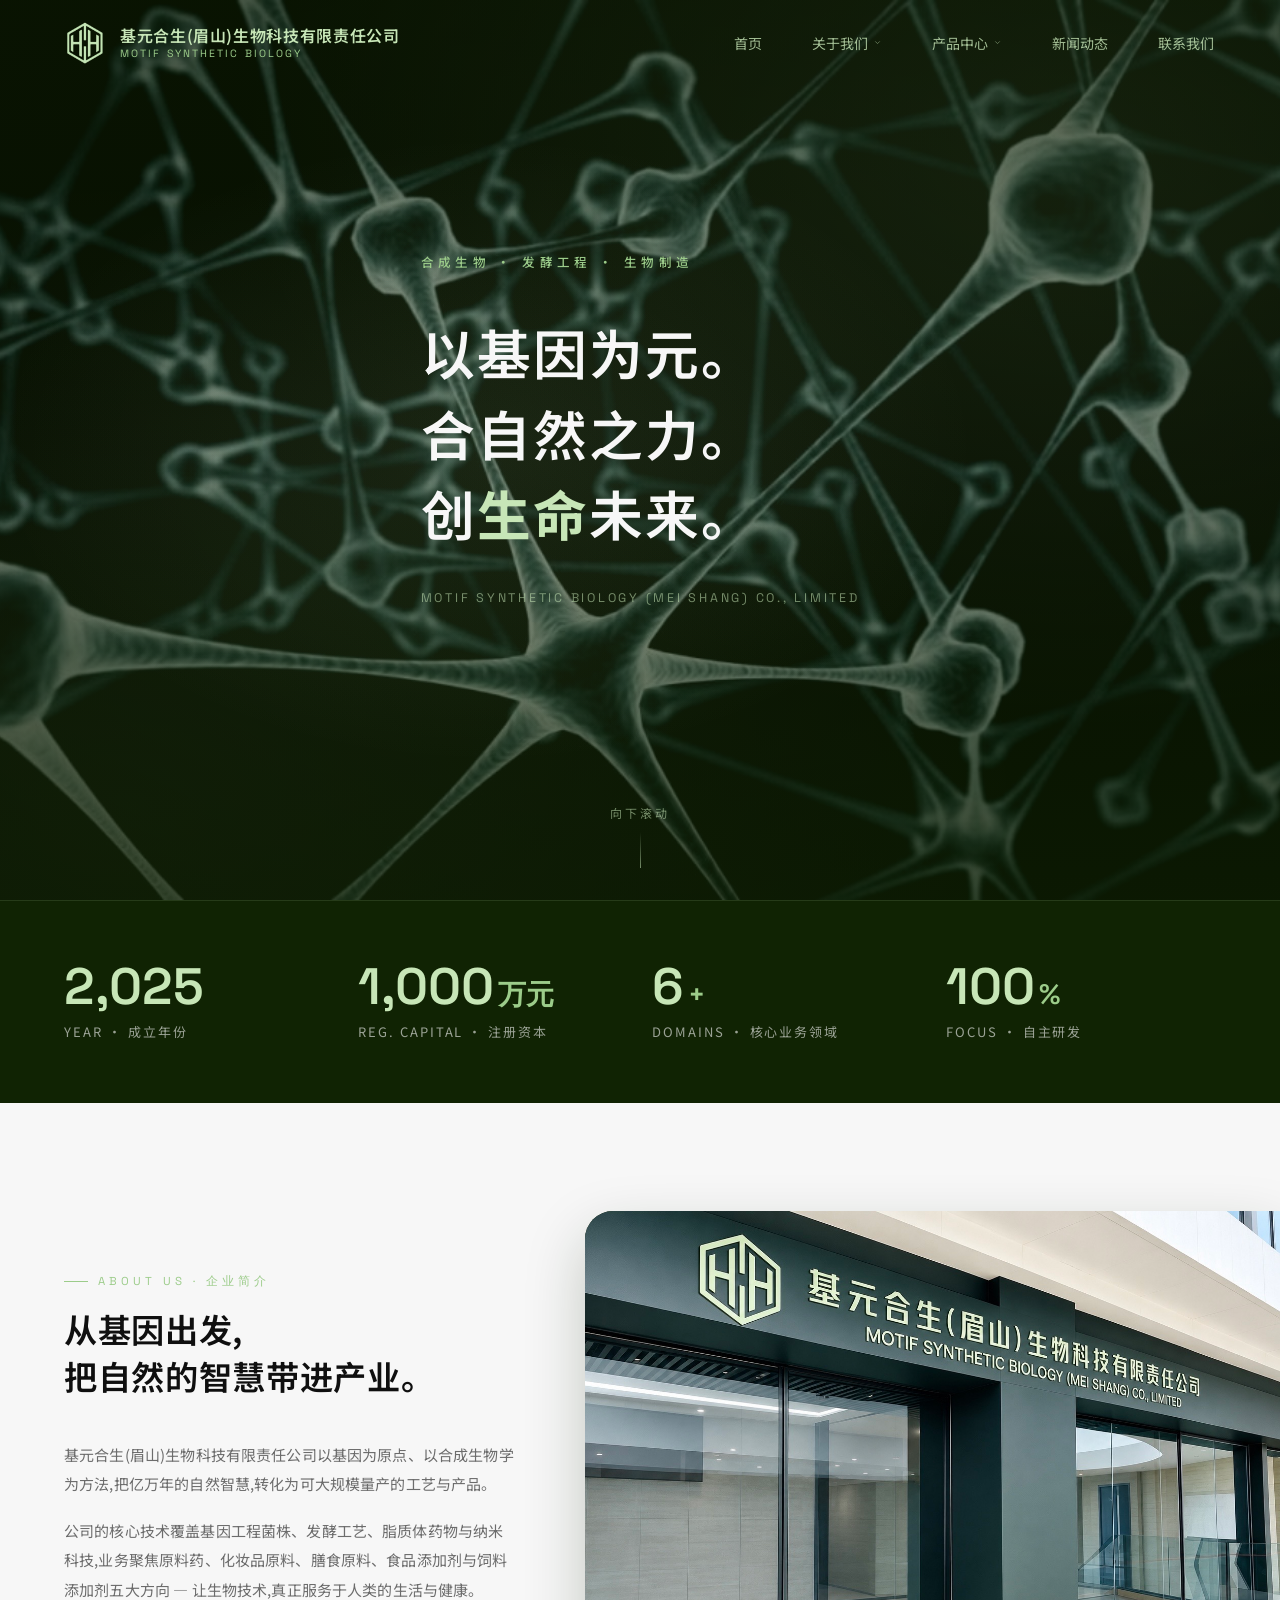
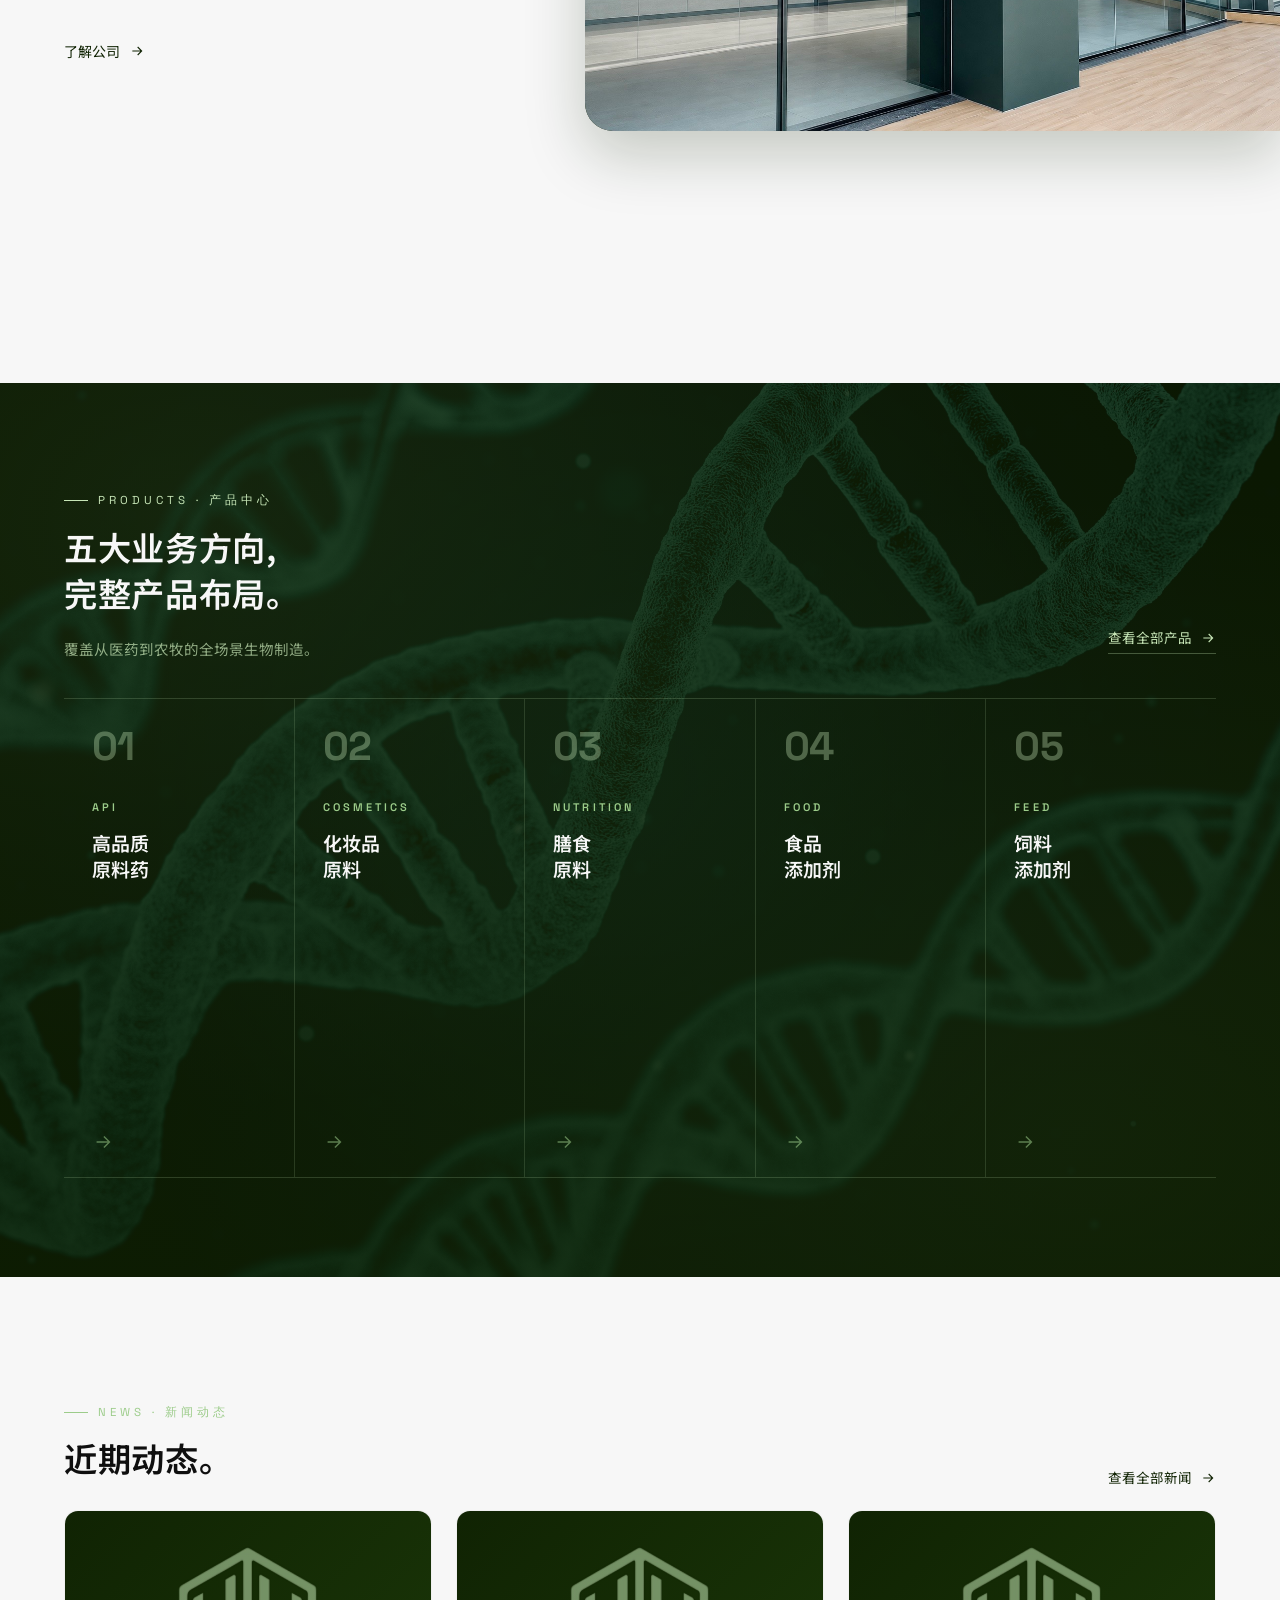
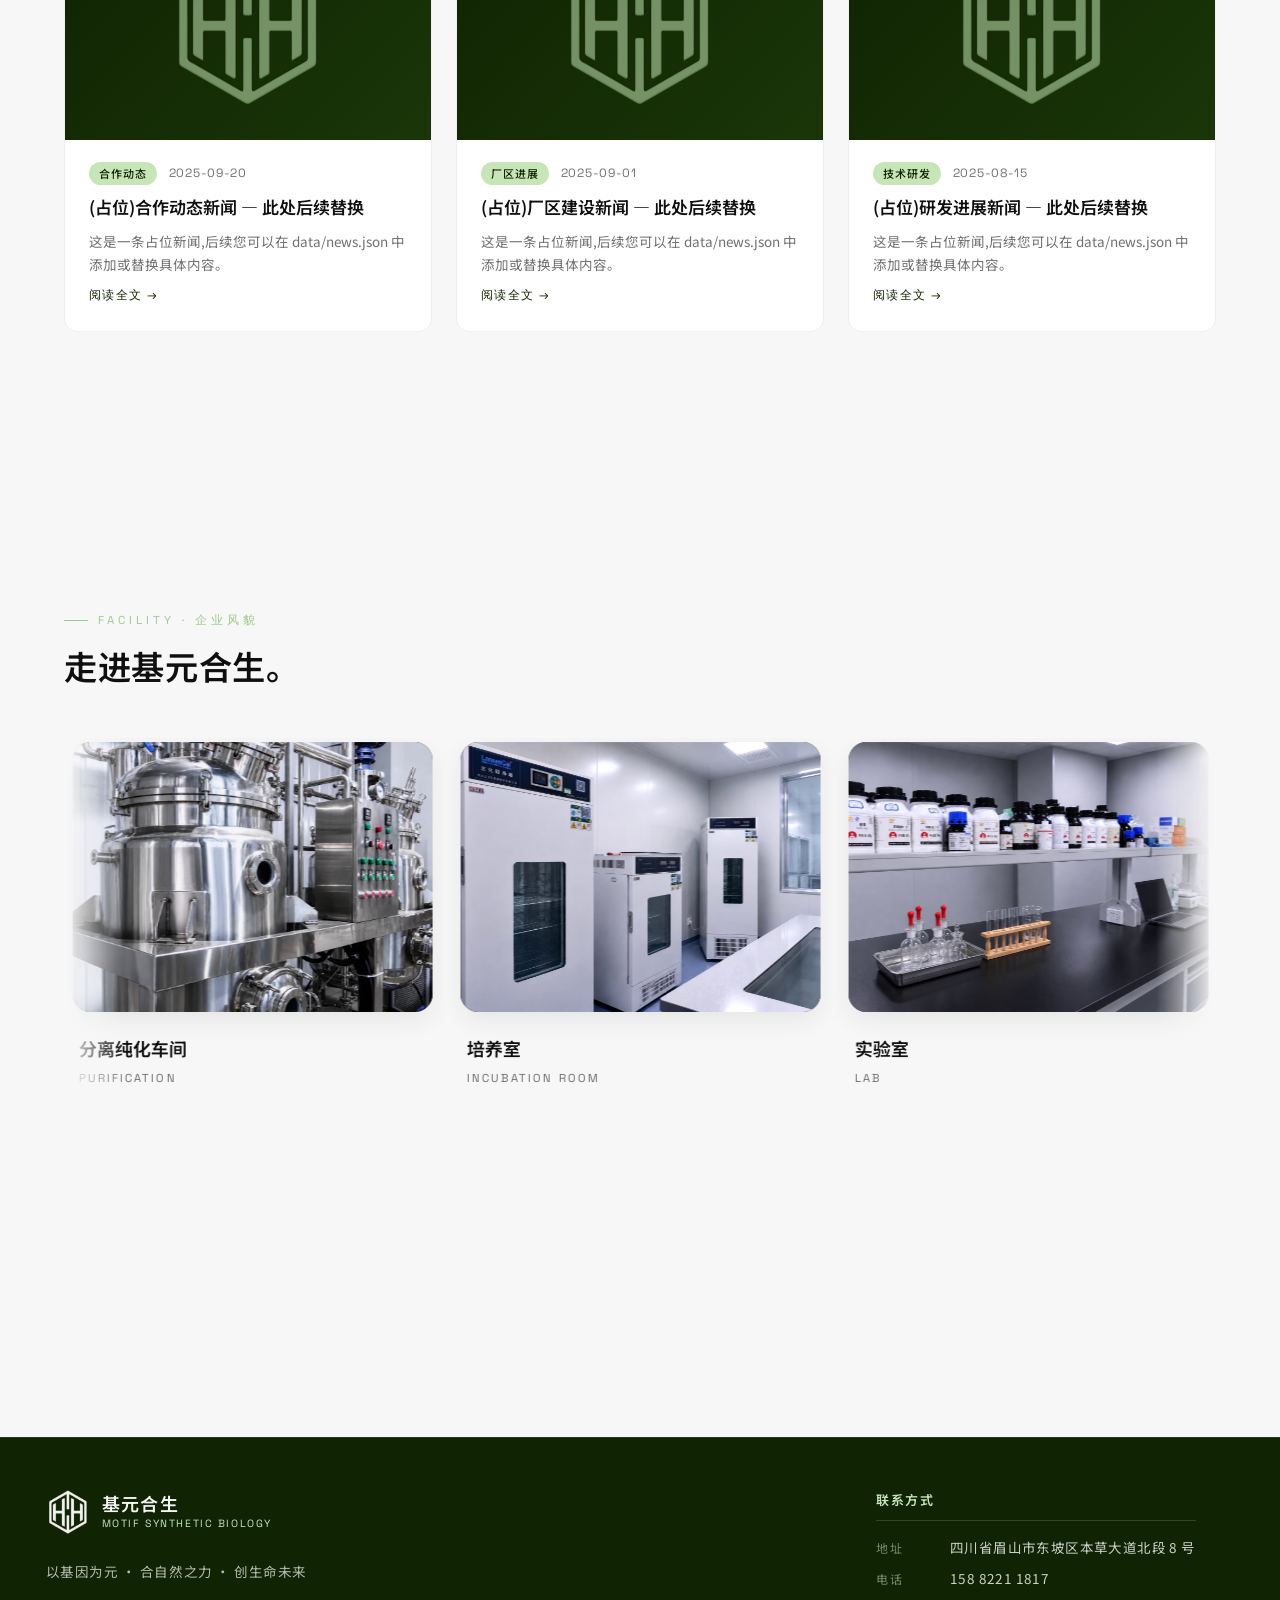
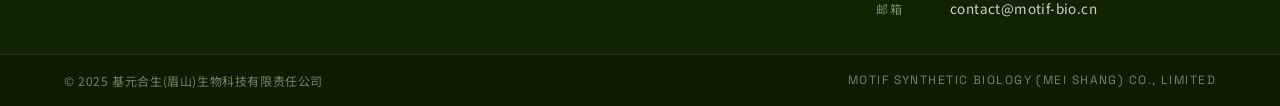
==== commit 81edd092: "feat: 首页每个板块加高,更"呼吸" - home-section min-height 740 → 880 - 上下 padding clamp(80,11vh,130) → clamp(100" ====
--- a/index.html
+++ b/index.html
@@ -8,7 +8,7 @@
 <link rel="preconnect" href="https://fonts.googleapis.com" />
 <link rel="preconnect" href="https://fonts.gstatic.com" crossorigin />
 <link rel="stylesheet" href="https://fonts.googleapis.com/css2?family=Noto+Sans+SC:wght@400;500;600;700;900&family=Space+Grotesk:wght@400;500;600;700&display=swap" />
-<link rel="stylesheet" href="css/style.css?v=50" />
+<link rel="stylesheet" href="css/style.css?v=51" />
 </head>
 <body>
 
--- a/css/style.css
+++ b/css/style.css
@@ -3566,3 +3566,33 @@
   transform: translateY(-12px);
   pointer-events: none;
 }
+
+/* =========================================================
+   v51 — 首页每个板块加高,更"呼吸"
+   ========================================================= */
+.home-section {
+  min-height: 880px !important;                        /* 740 → 880 */
+  padding-top: clamp(100px, 13vh, 160px) !important;   /* 上下 padding 加大 */
+  padding-bottom: clamp(100px, 13vh, 160px) !important;
+}
+
+/* About 图片栏跟着变高 */
+.about-two-col .about-pic {
+  min-height: 520px !important;                        /* 440 → 520 */
+}
+
+/* 5 产品列跟着变高 */
+.products-columns {
+  min-height: 480px !important;                        /* 400 → 480 */
+}
+
+/* 小屏幕不追求这么高,避免手机上滚动过长 */
+@media (max-width: 960px) {
+  .home-section {
+    min-height: auto !important;
+    padding-top: clamp(72px, 10vh, 100px) !important;
+    padding-bottom: clamp(72px, 10vh, 100px) !important;
+  }
+  .about-two-col .about-pic { min-height: auto !important; }
+  .products-columns { min-height: auto !important; }
+}
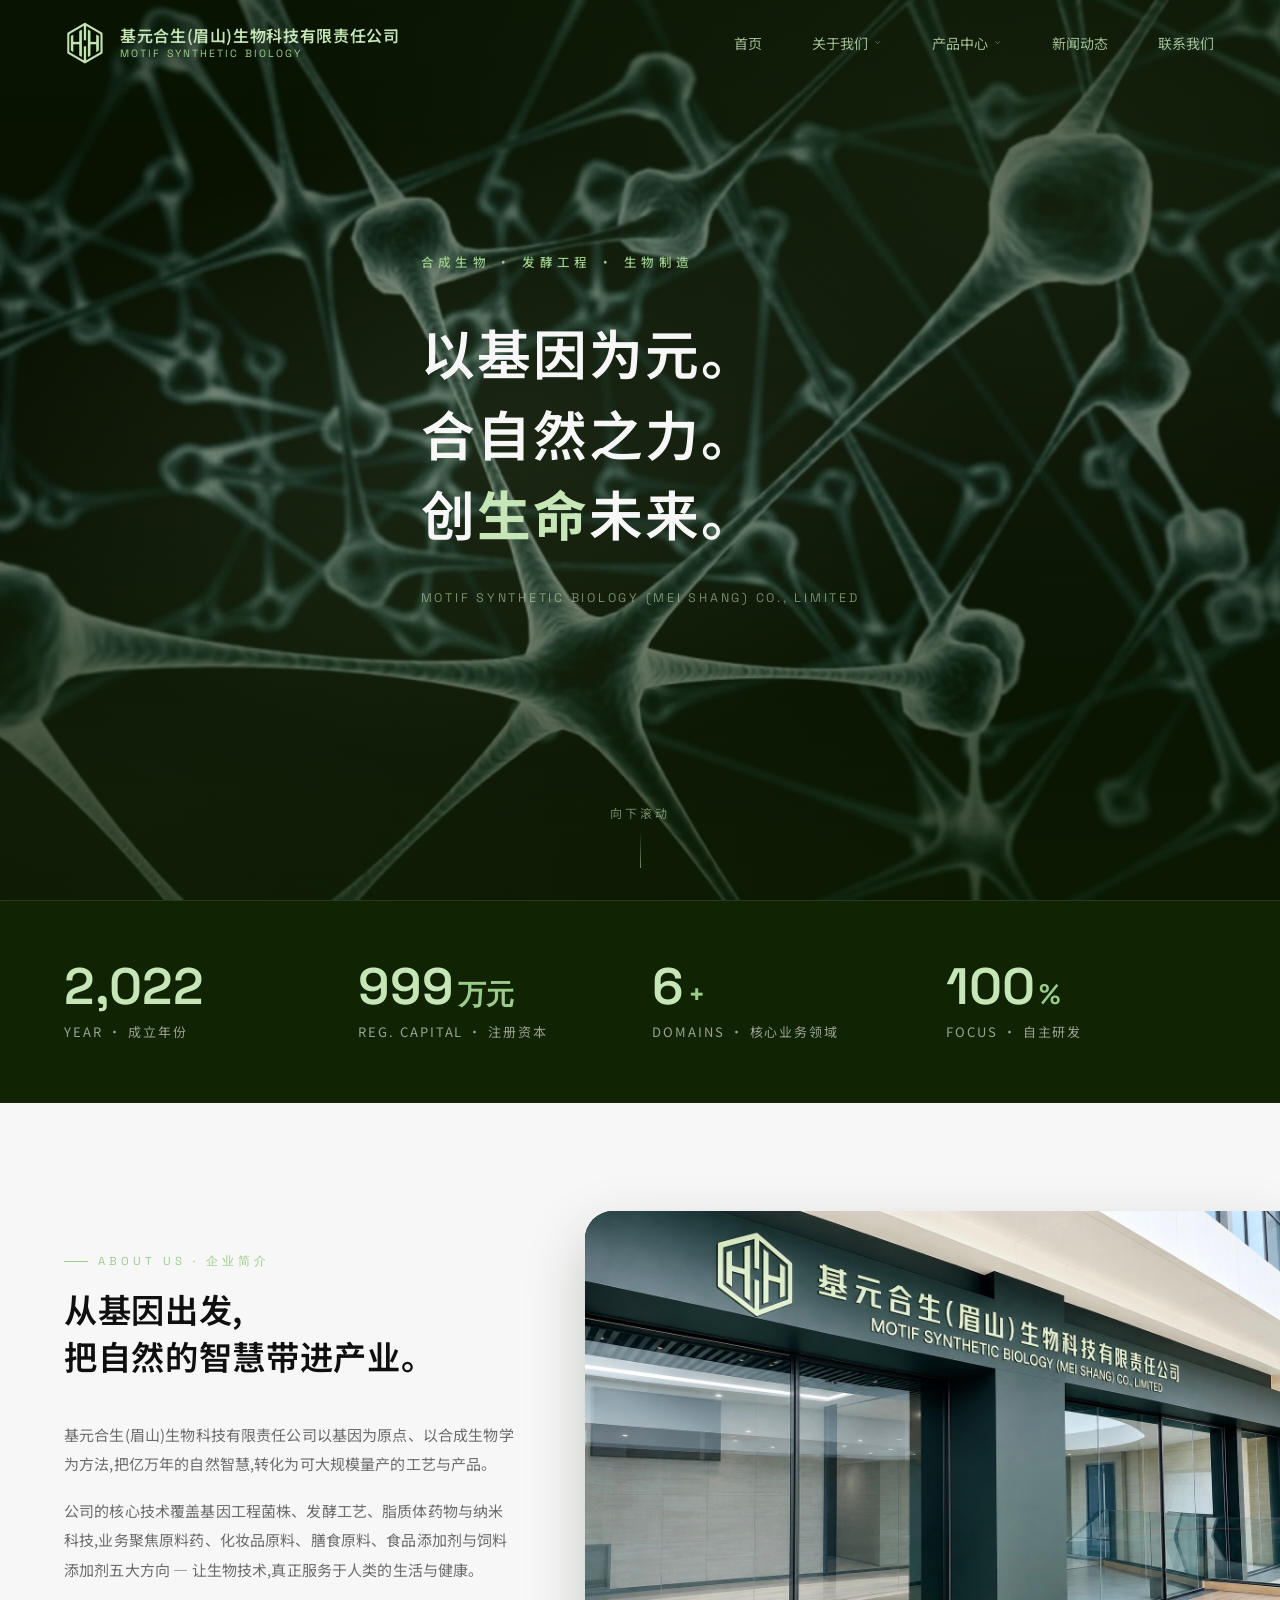
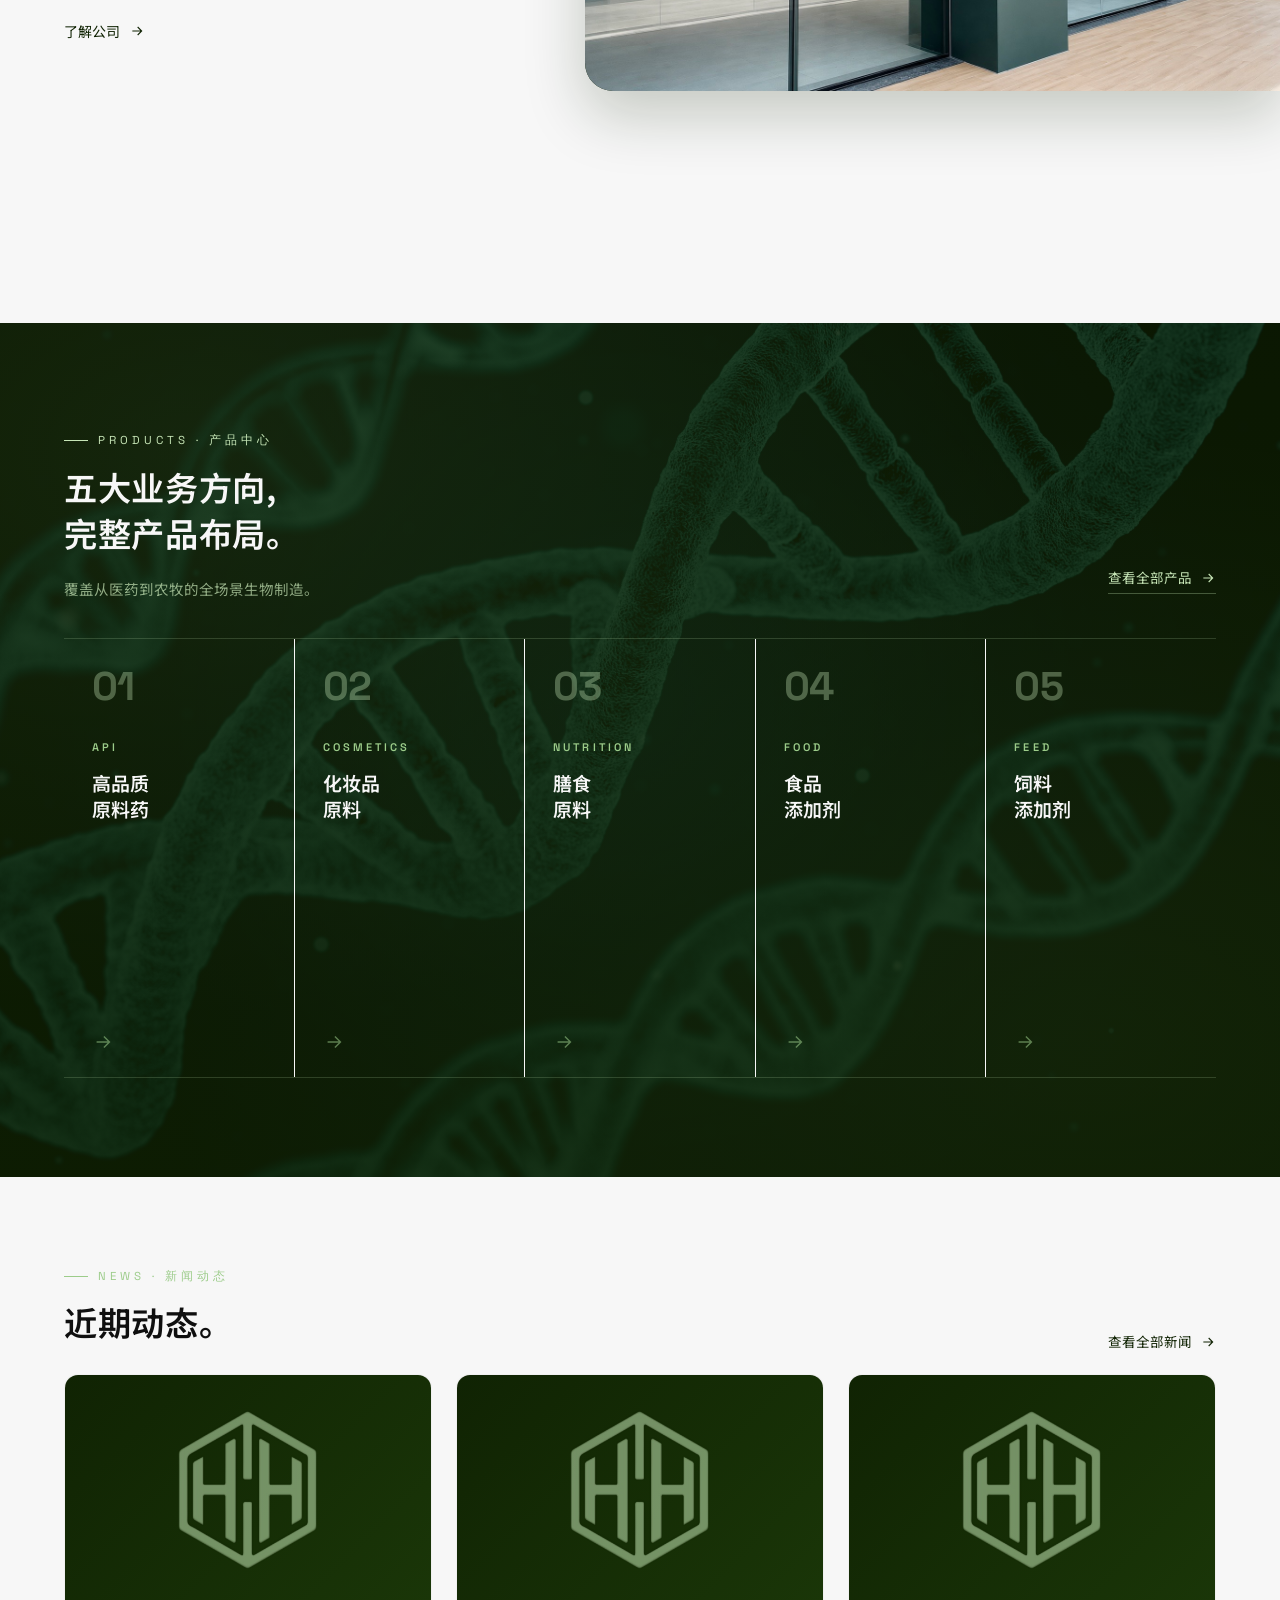
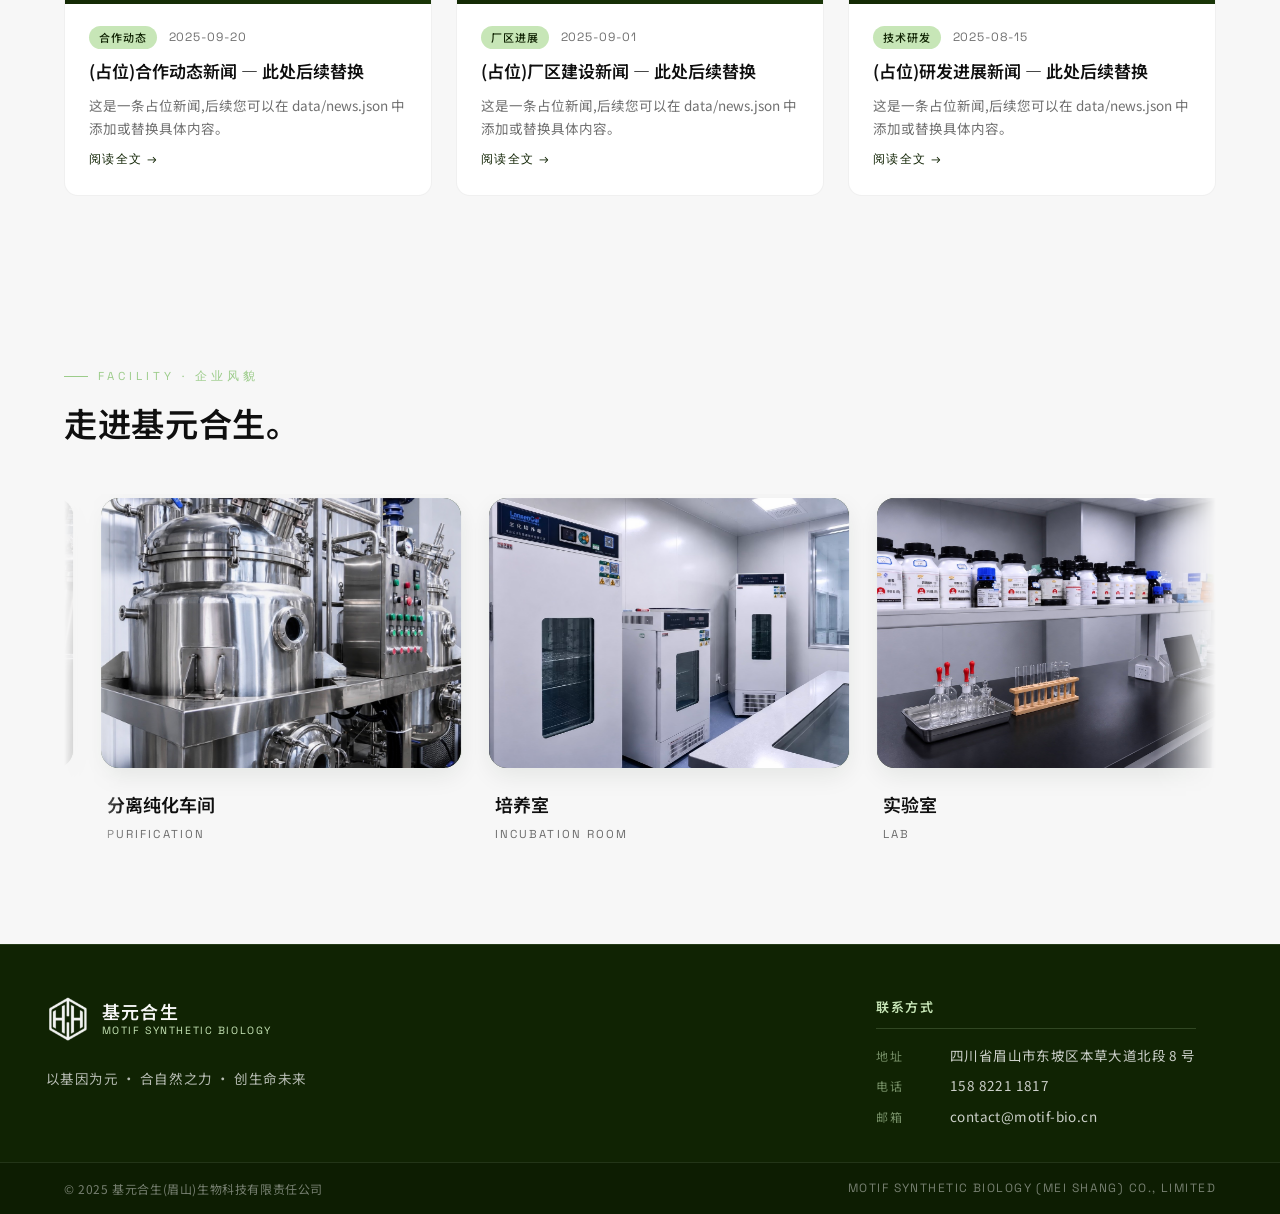
==== commit 8b3a680f: "tweak: 板块高度回调 + news/facility 更短 - home-section min-height 880 → 820,padding 略降 - news + facility 单独" ====
--- a/index.html
+++ b/index.html
@@ -8,7 +8,7 @@
 <link rel="preconnect" href="https://fonts.googleapis.com" />
 <link rel="preconnect" href="https://fonts.gstatic.com" crossorigin />
 <link rel="stylesheet" href="https://fonts.googleapis.com/css2?family=Noto+Sans+SC:wght@400;500;600;700;900&family=Space+Grotesk:wght@400;500;600;700&display=swap" />
-<link rel="stylesheet" href="css/style.css?v=51" />
+<link rel="stylesheet" href="css/style.css?v=52" />
 </head>
 <body>
 
--- a/css/style.css
+++ b/css/style.css
@@ -3596,3 +3596,30 @@
   .about-two-col .about-pic { min-height: auto !important; }
   .products-columns { min-height: auto !important; }
 }
+
+/* =========================================================
+   v52 — 板块高度回调 + 企业风貌/新闻 更短
+   ========================================================= */
+.home-section {
+  min-height: 820px !important;                        /* 880 → 820 */
+  padding-top: clamp(90px, 12vh, 140px) !important;    /* 略降 */
+  padding-bottom: clamp(90px, 12vh, 140px) !important;
+}
+
+/* News + Facility 更短 */
+.news.home-section,
+.facility.home-section {
+  min-height: 640px !important;
+  padding-top: clamp(72px, 9vh, 110px) !important;
+  padding-bottom: clamp(72px, 9vh, 110px) !important;
+}
+
+/* About 图片跟着回一点 */
+.about-two-col .about-pic {
+  min-height: 480px !important;                        /* 520 → 480 */
+}
+
+/* 5 产品列 */
+.products-columns {
+  min-height: 440px !important;                        /* 480 → 440 */
+}
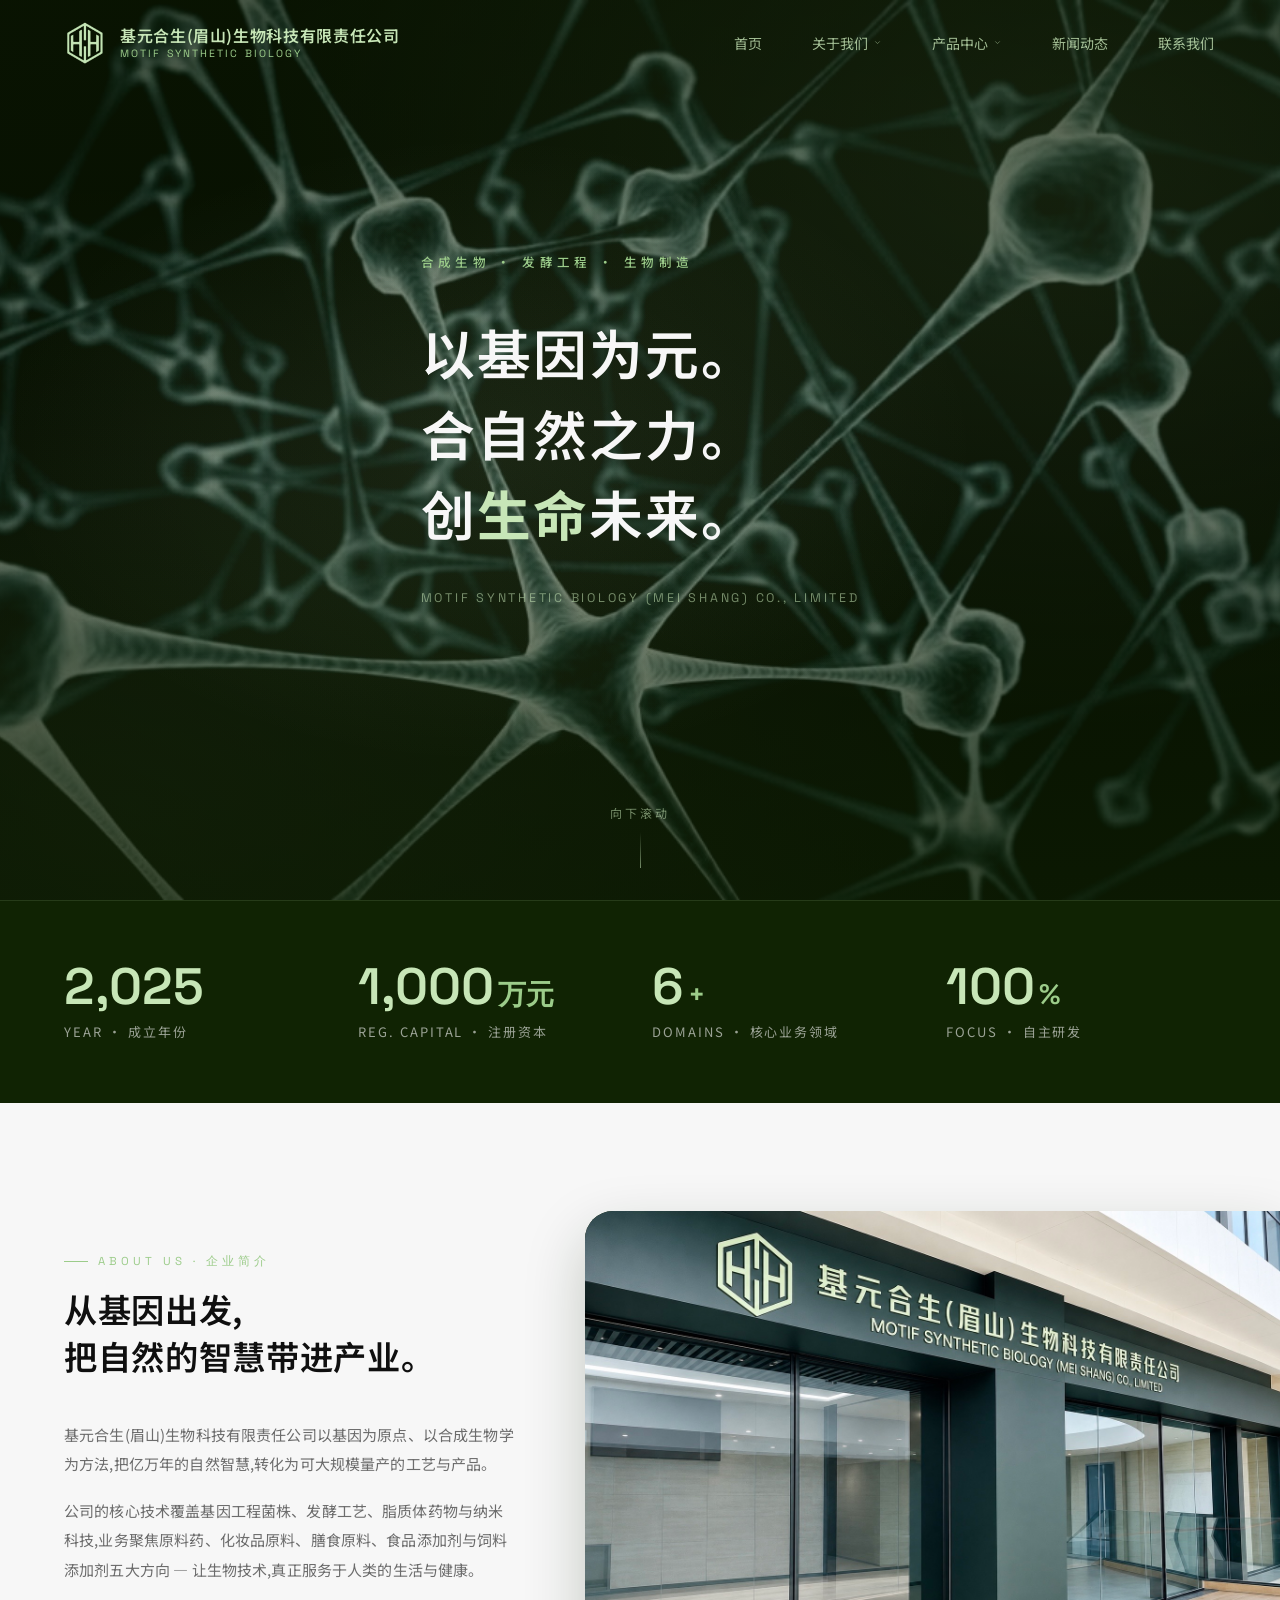
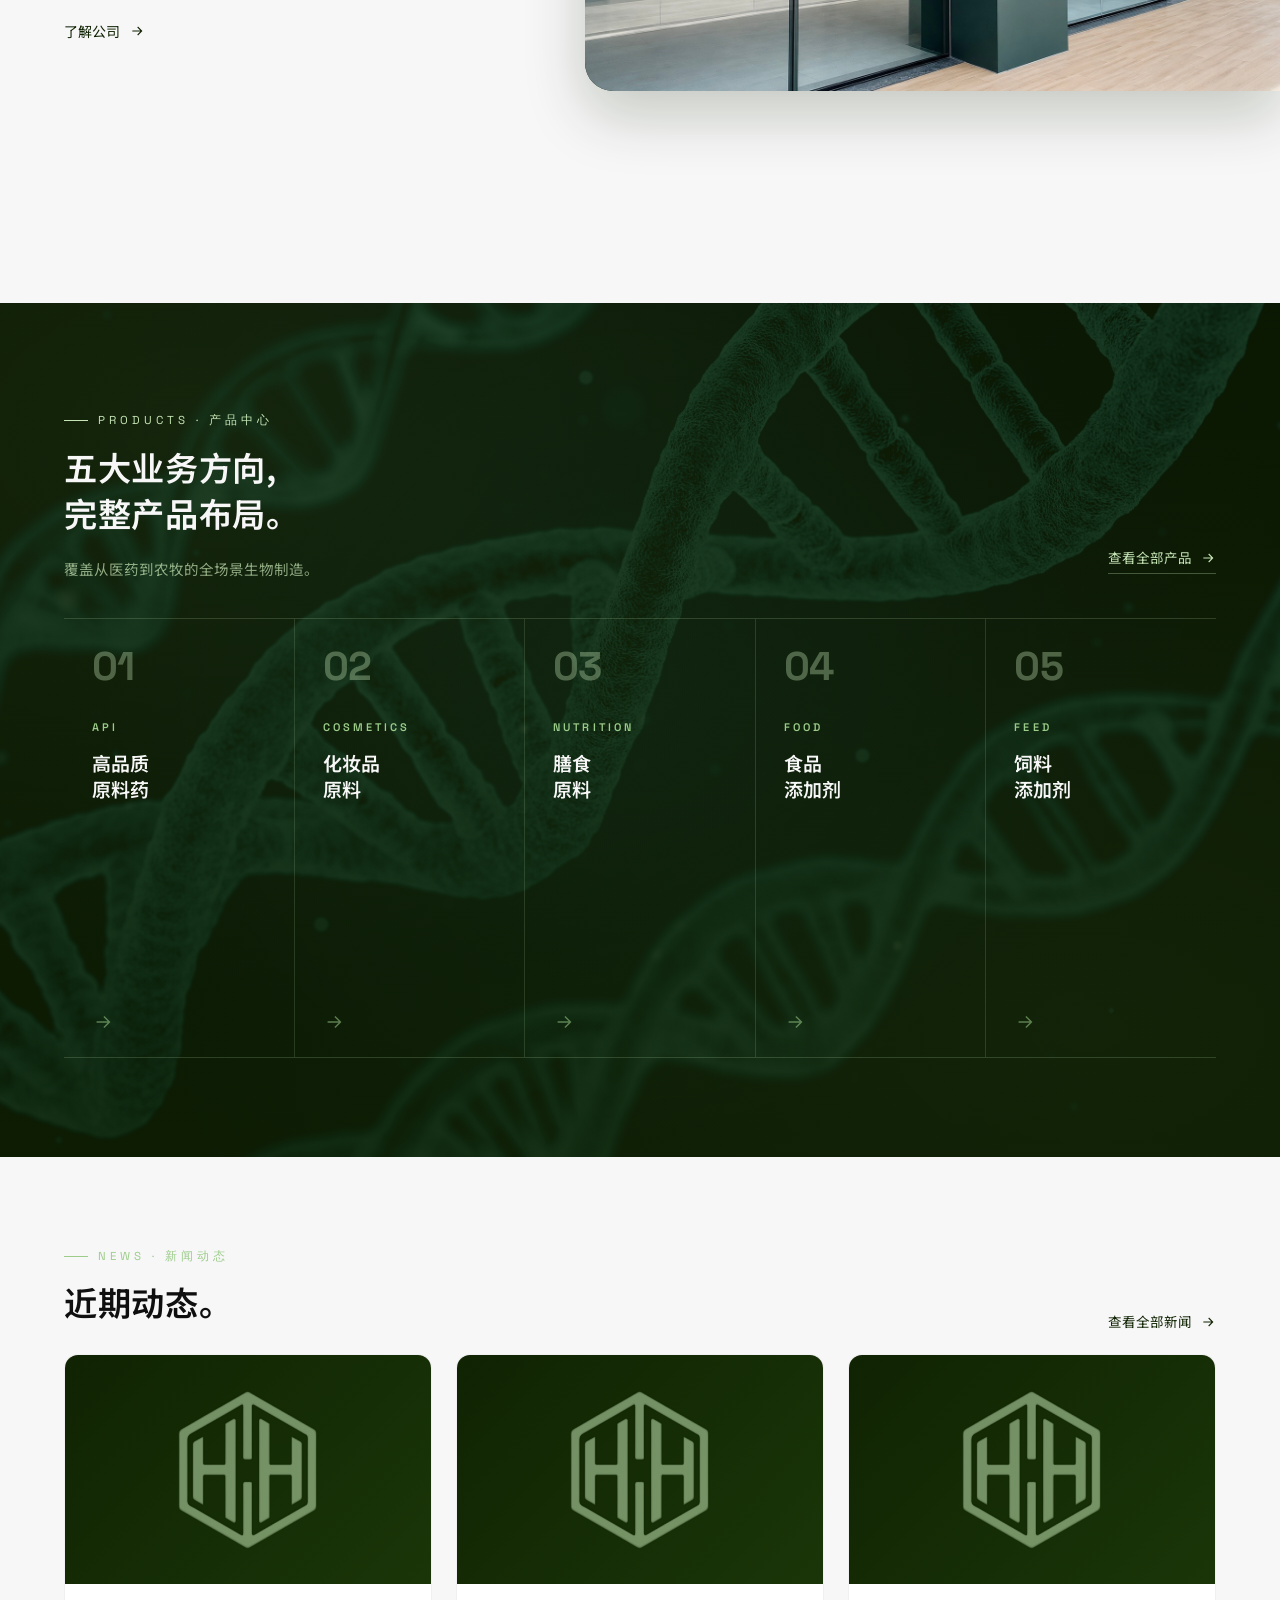
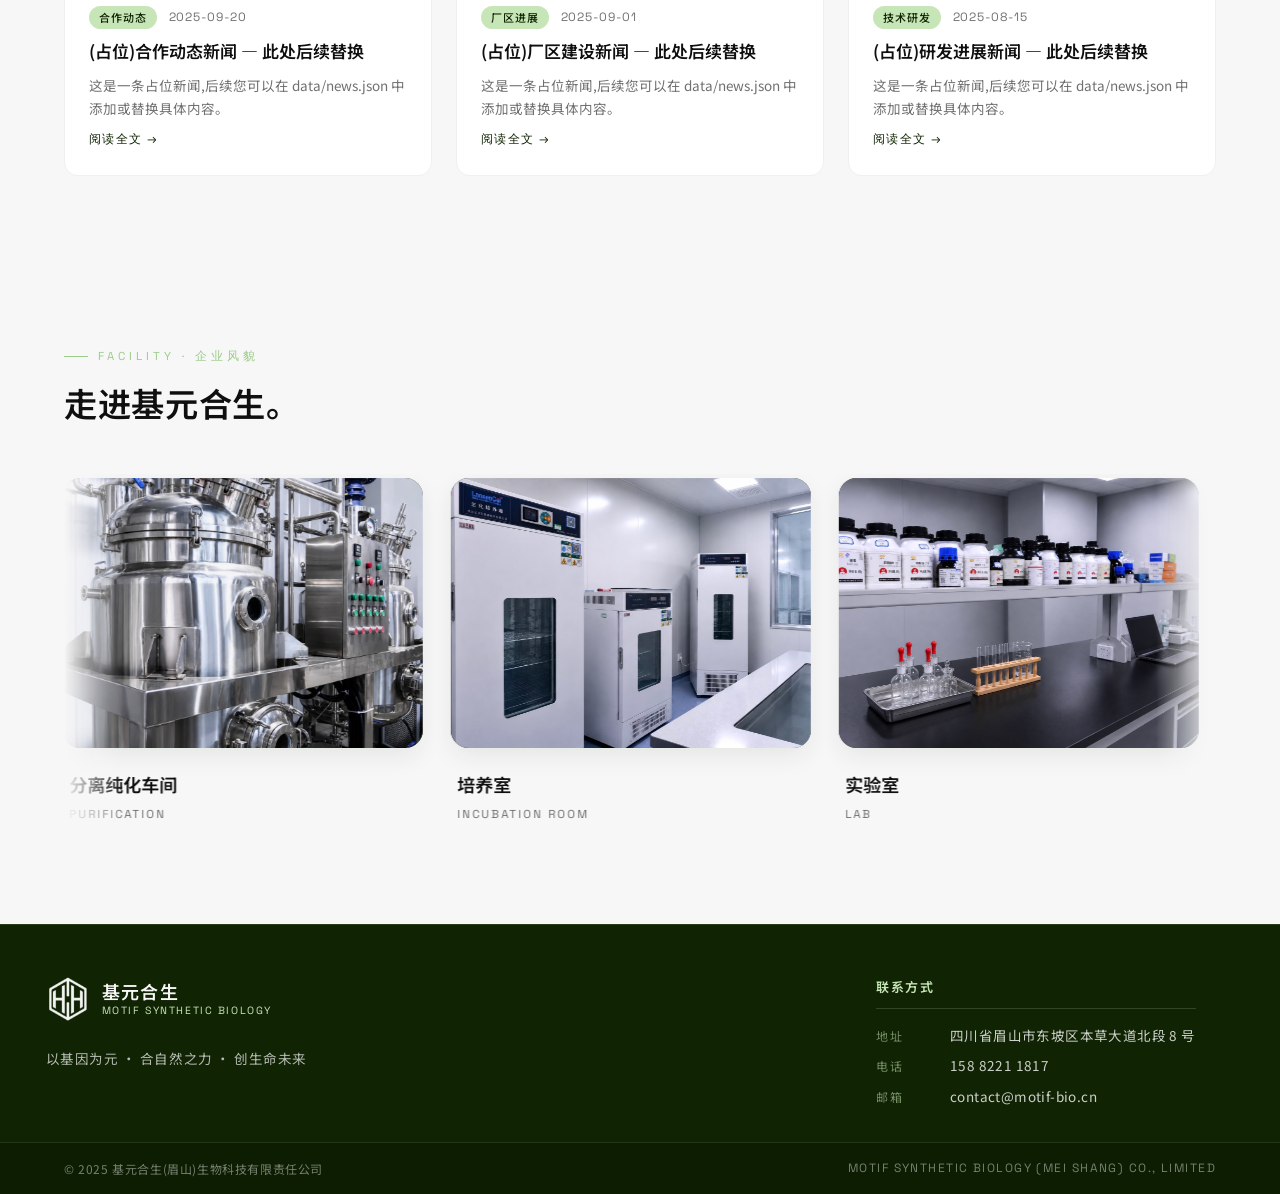
==== commit a62a76a9: "tweak: About + Products min-height 820 → 800" ====
--- a/index.html
+++ b/index.html
@@ -8,7 +8,7 @@
 <link rel="preconnect" href="https://fonts.googleapis.com" />
 <link rel="preconnect" href="https://fonts.gstatic.com" crossorigin />
 <link rel="stylesheet" href="https://fonts.googleapis.com/css2?family=Noto+Sans+SC:wght@400;500;600;700;900&family=Space+Grotesk:wght@400;500;600;700&display=swap" />
-<link rel="stylesheet" href="css/style.css?v=52" />
+<link rel="stylesheet" href="css/style.css?v=53" />
 </head>
 <body>
 
--- a/css/style.css
+++ b/css/style.css
@@ -3601,7 +3601,7 @@
    v52 — 板块高度回调 + 企业风貌/新闻 更短
    ========================================================= */
 .home-section {
-  min-height: 820px !important;                        /* 880 → 820 */
+  min-height: 800px !important;                        /* 880 → 800 */
   padding-top: clamp(90px, 12vh, 140px) !important;    /* 略降 */
   padding-bottom: clamp(90px, 12vh, 140px) !important;
 }
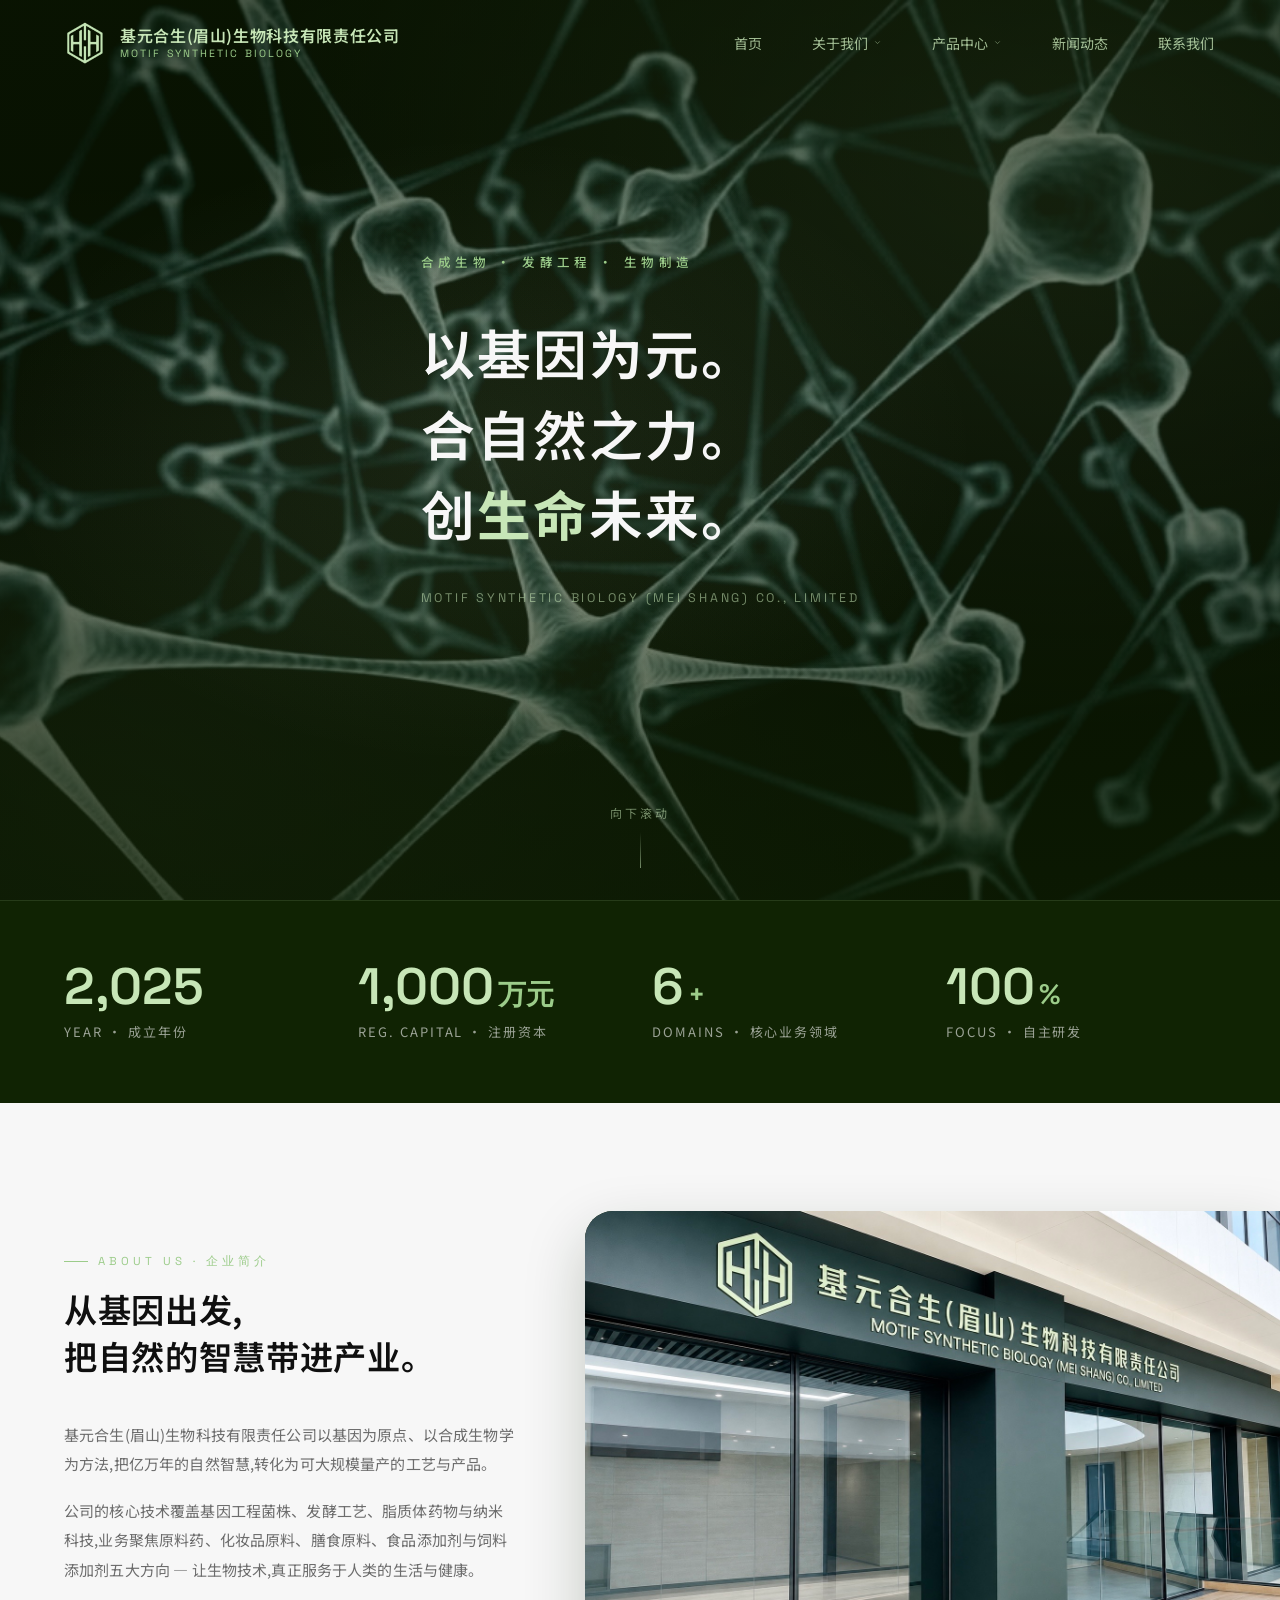
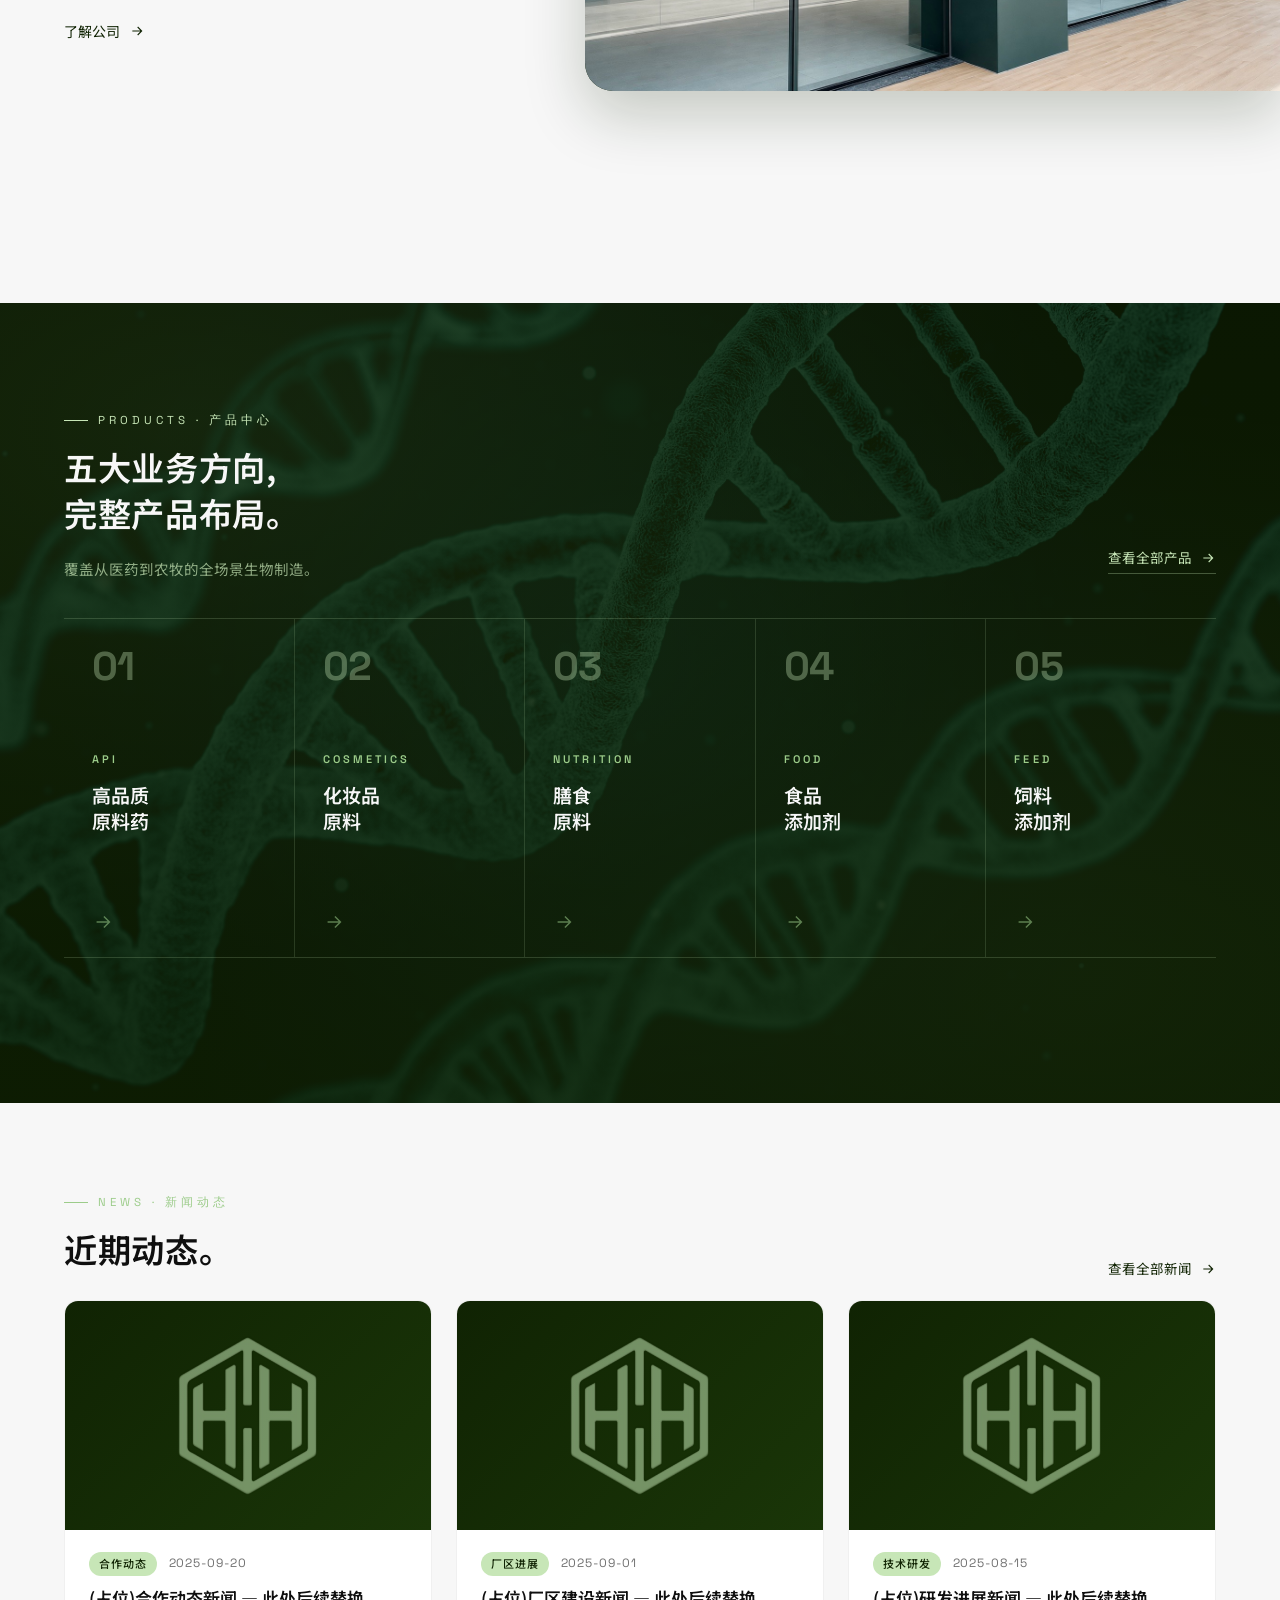
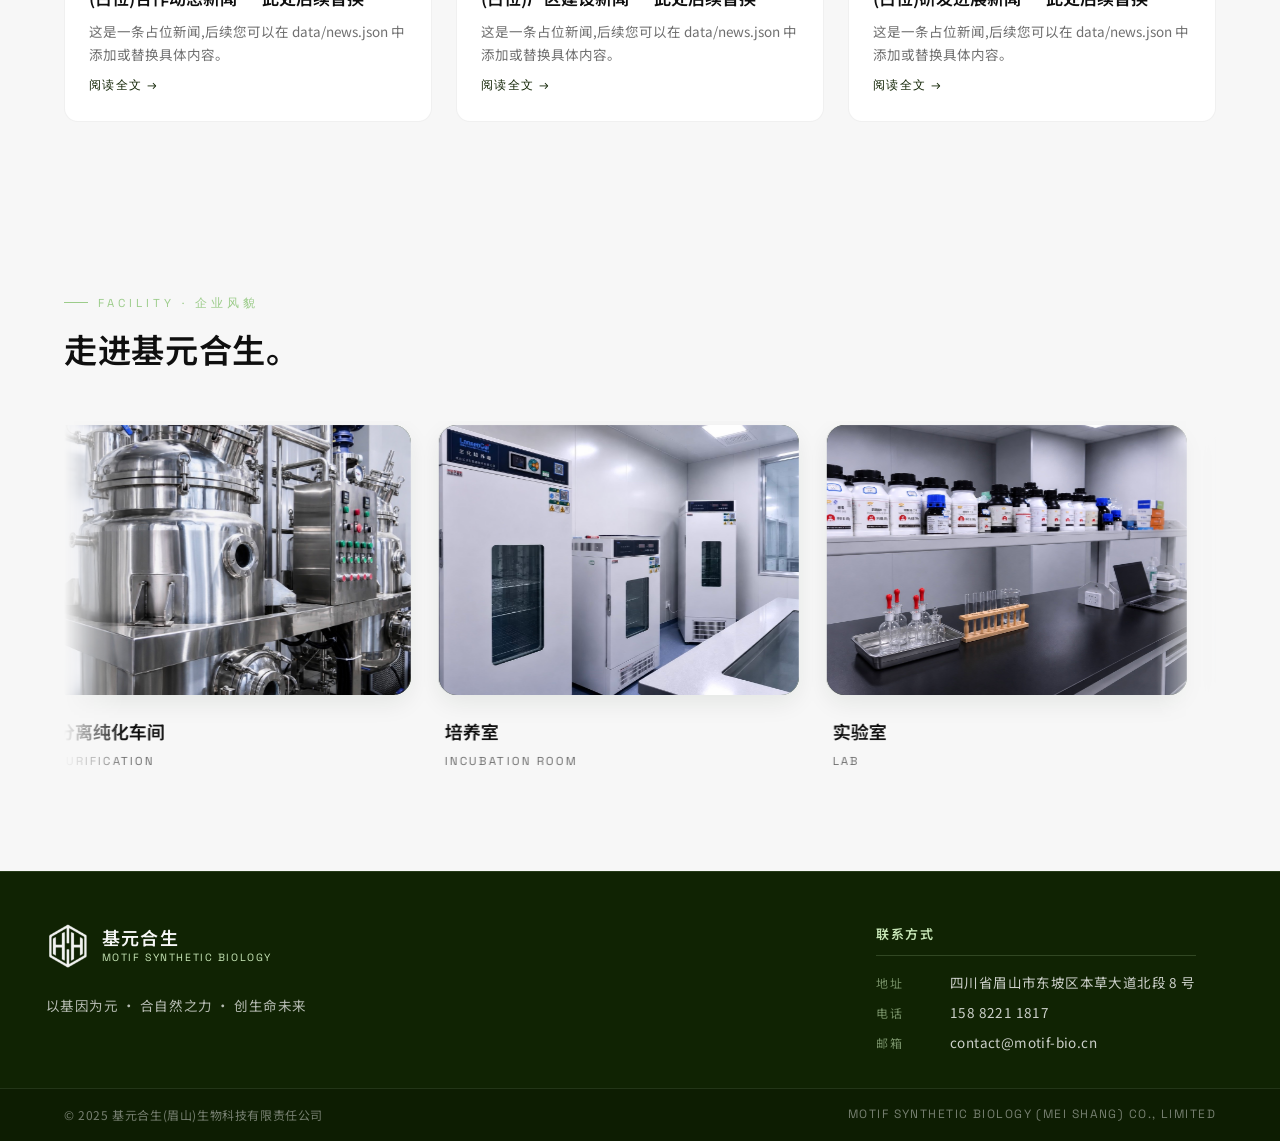
==== commit 1ad54a27: "tweak: 产品中心 5 卡片高度收短 440 → 340,内边距同步收紧" ====
--- a/index.html
+++ b/index.html
@@ -8,7 +8,7 @@
 <link rel="preconnect" href="https://fonts.googleapis.com" />
 <link rel="preconnect" href="https://fonts.gstatic.com" crossorigin />
 <link rel="stylesheet" href="https://fonts.googleapis.com/css2?family=Noto+Sans+SC:wght@400;500;600;700;900&family=Space+Grotesk:wght@400;500;600;700&display=swap" />
-<link rel="stylesheet" href="css/style.css?v=53" />
+<link rel="stylesheet" href="css/style.css?v=54" />
 </head>
 <body>
 
--- a/css/style.css
+++ b/css/style.css
@@ -3621,5 +3621,15 @@
 
 /* 5 产品列 */
 .products-columns {
-  min-height: 440px !important;                        /* 480 → 440 */
-}
+  min-height: 340px !important;                        /* 440 → 340,更瘦 */
+}
+.prod-col {
+  padding-top: 28px !important;
+  padding-bottom: 24px !important;
+}
+.prod-col .col-content {
+  margin-top: 32px !important;                         /* 56 → 32 */
+}
+.prod-col .col-foot {
+  padding-top: 18px !important;                        /* 28 → 18 */
+}
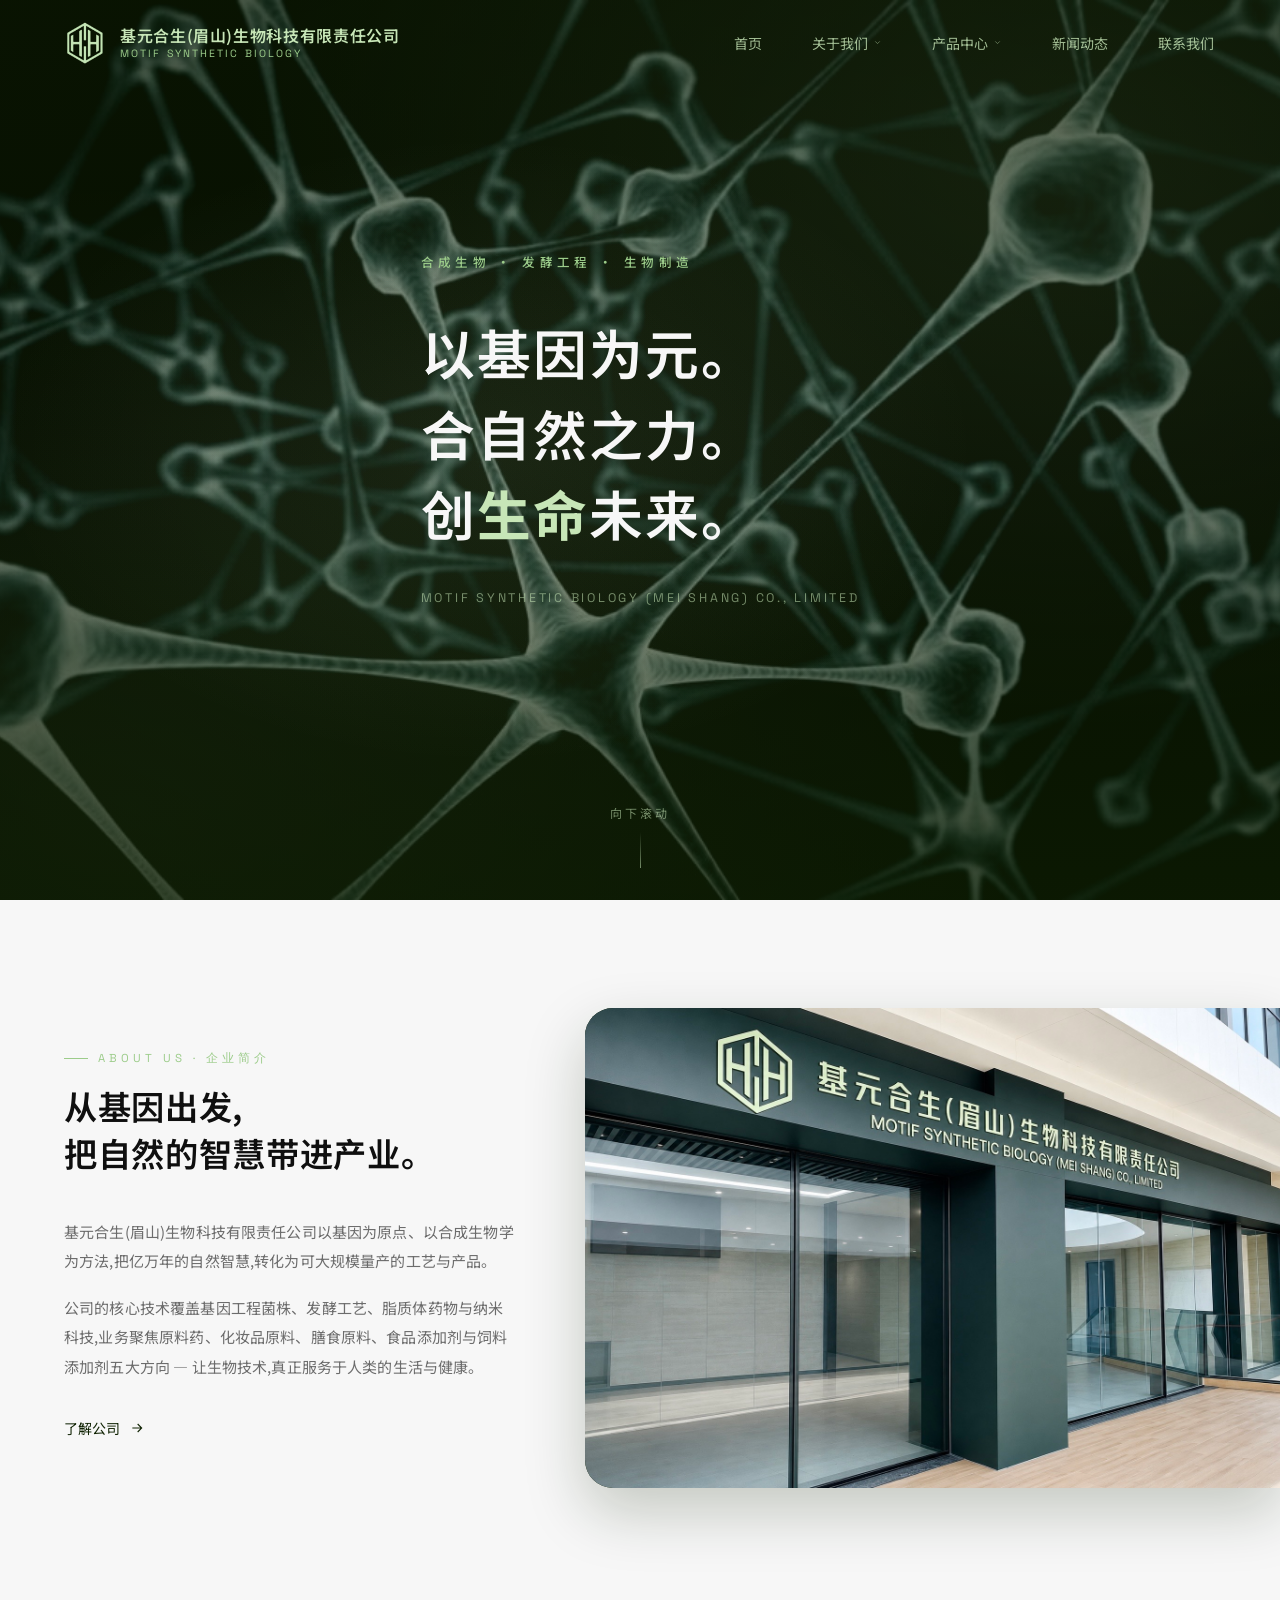
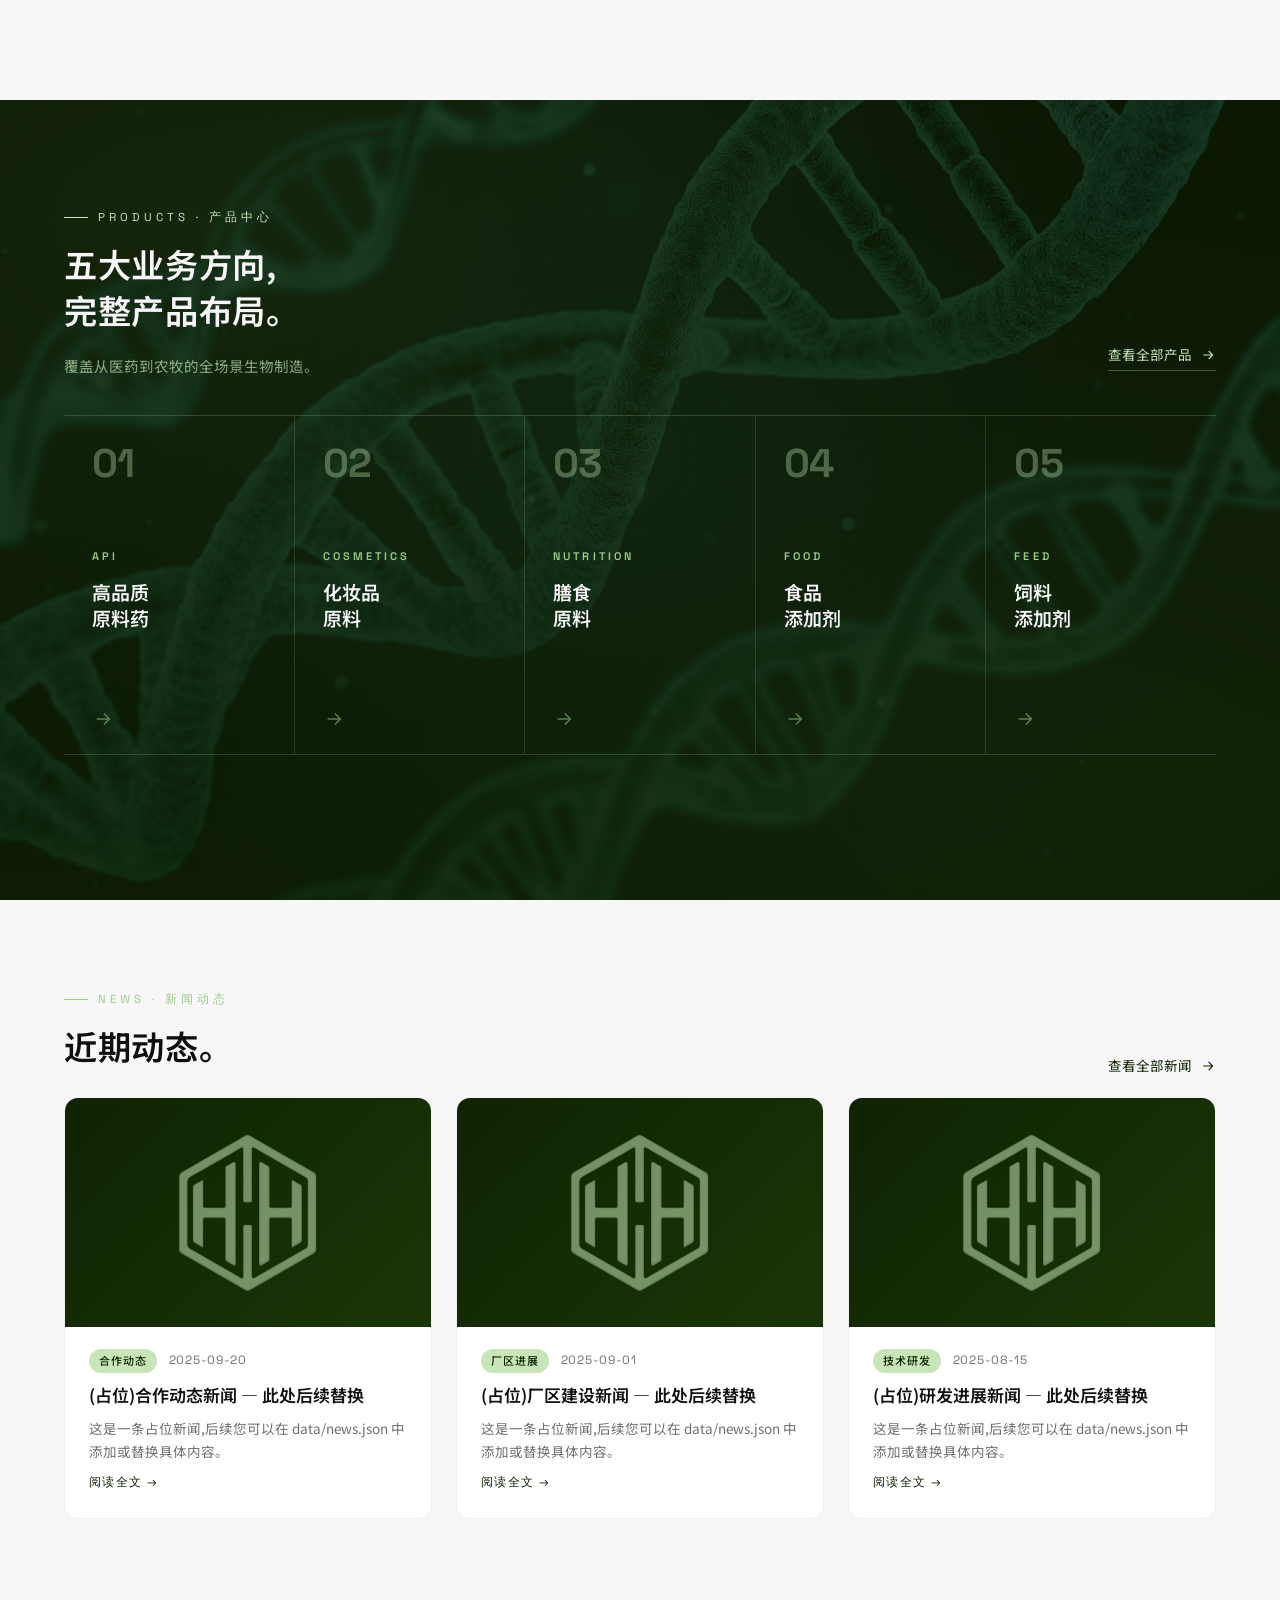
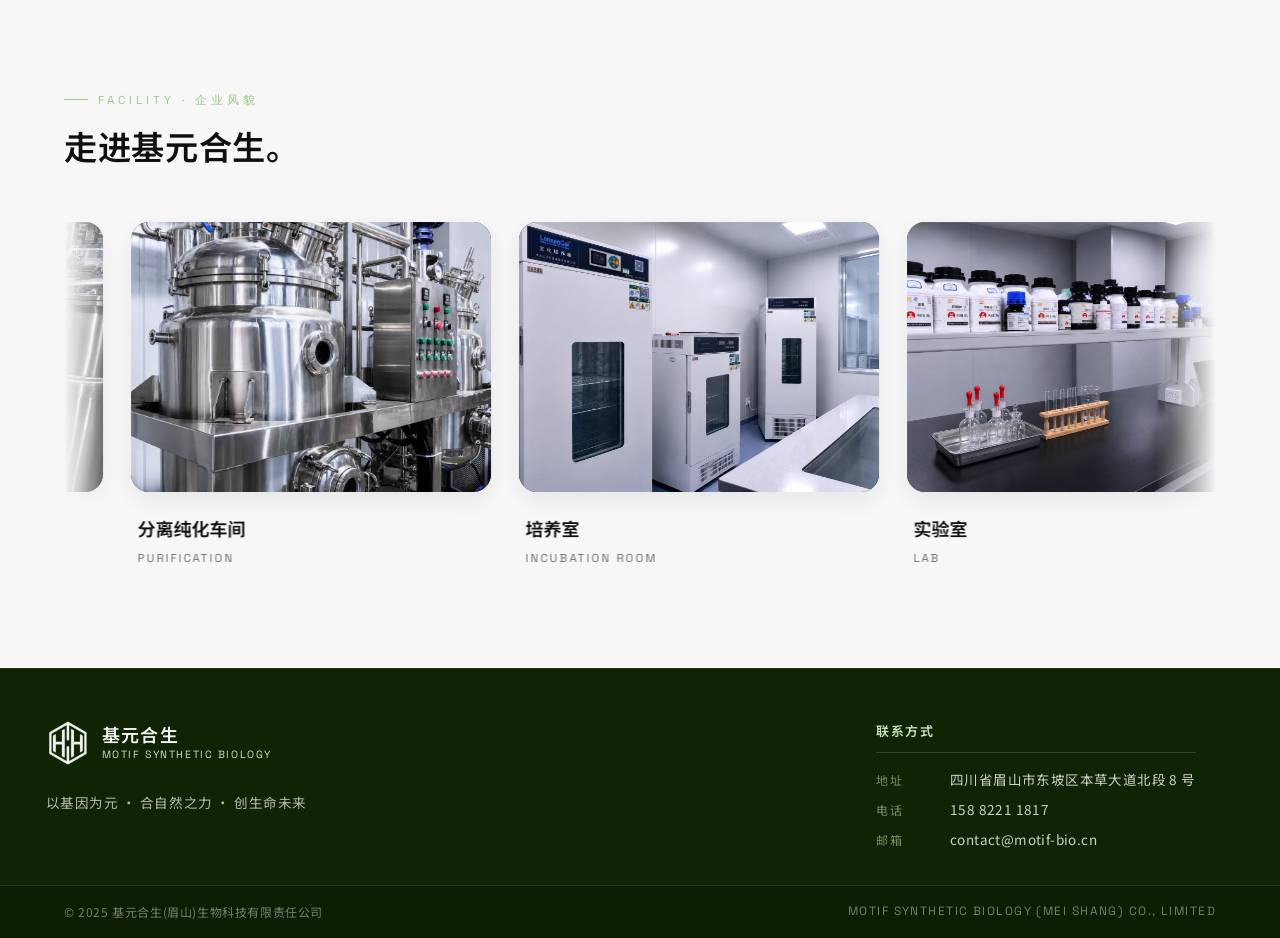
==== commit 286293c6: "chore: 删除首页数据栏(2025 / 1000 万元 / 6+ / 100%)" ====
--- a/index.html
+++ b/index.html
@@ -90,27 +90,6 @@
   </div>
 </section>
 
-<!-- ========== 数据栏 ========== -->
-<section class="stats" style="padding-top:60px;padding-bottom:60px;">
-  <div class="stats-inner">
-    <div class="stat reveal">
-      <div class="num"><span data-count="2025">0</span></div>
-      <div class="lbl">YEAR · 成立年份</div>
-    </div>
-    <div class="stat reveal d-1">
-      <div class="num"><span data-count="1000">0</span><span class="unit">万元</span></div>
-      <div class="lbl">REG. CAPITAL · 注册资本</div>
-    </div>
-    <div class="stat reveal d-2">
-      <div class="num"><span data-count="6">0</span><span class="unit">+</span></div>
-      <div class="lbl">DOMAINS · 核心业务领域</div>
-    </div>
-    <div class="stat reveal d-3">
-      <div class="num"><span data-count="100">0</span><span class="unit">%</span></div>
-      <div class="lbl">FOCUS · 自主研发</div>
-    </div>
-  </div>
-</section>
 
 <!-- ========== 企业简介(标题+正文在左 / 图片在右,等高对齐) ========== -->
 <section class="about about-two-col home-section" id="about">
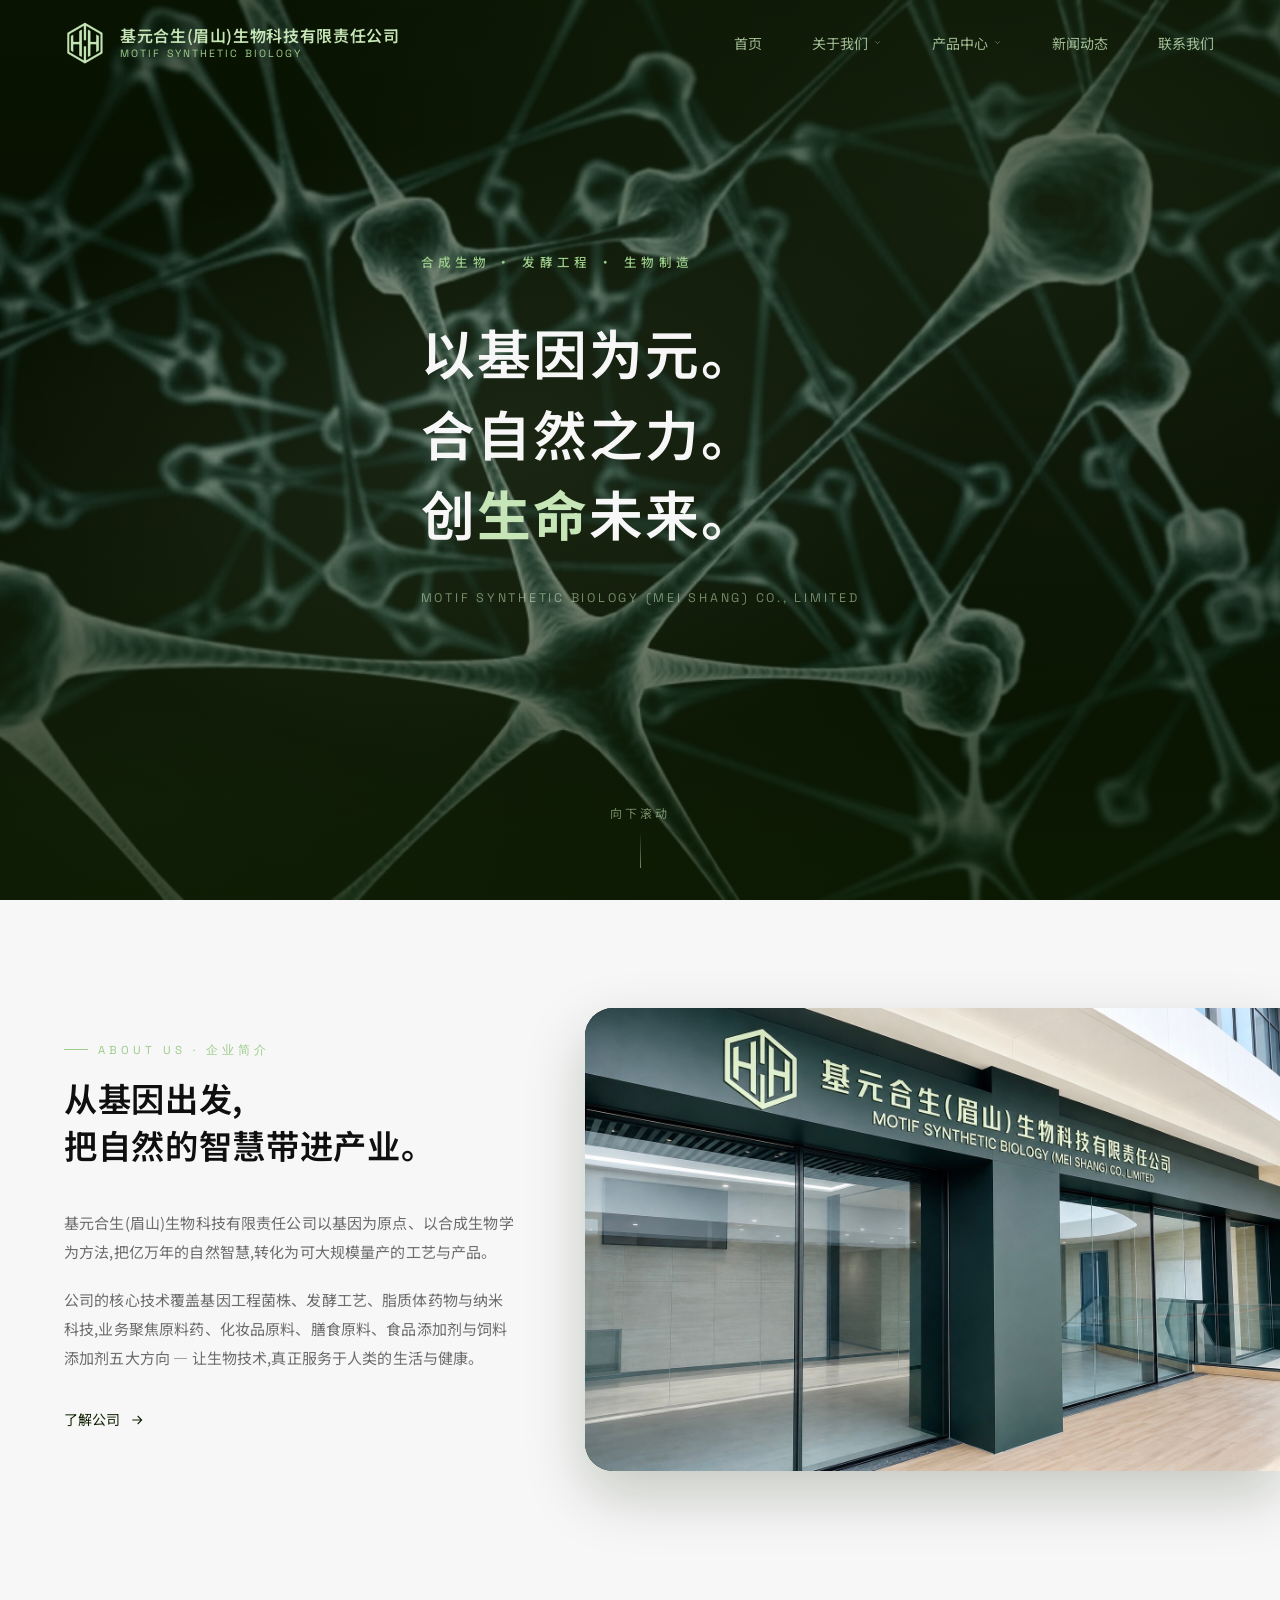
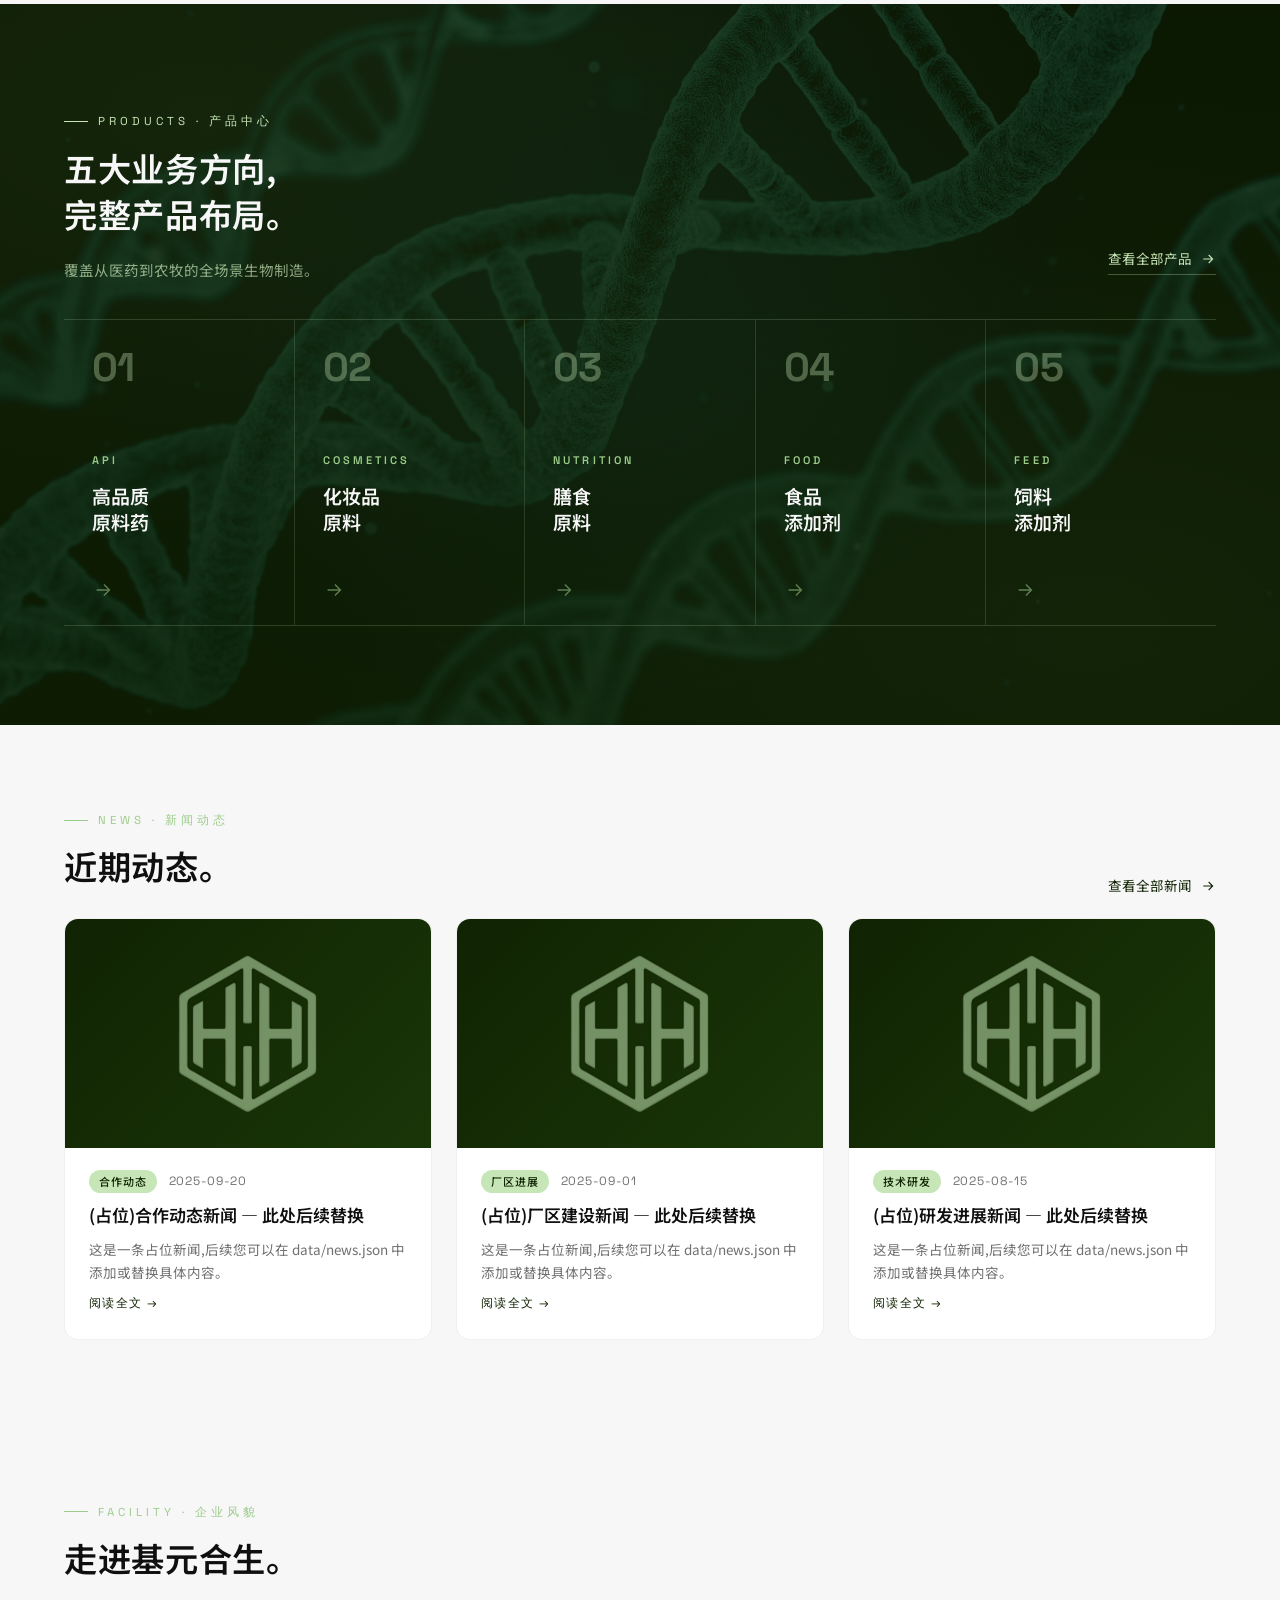
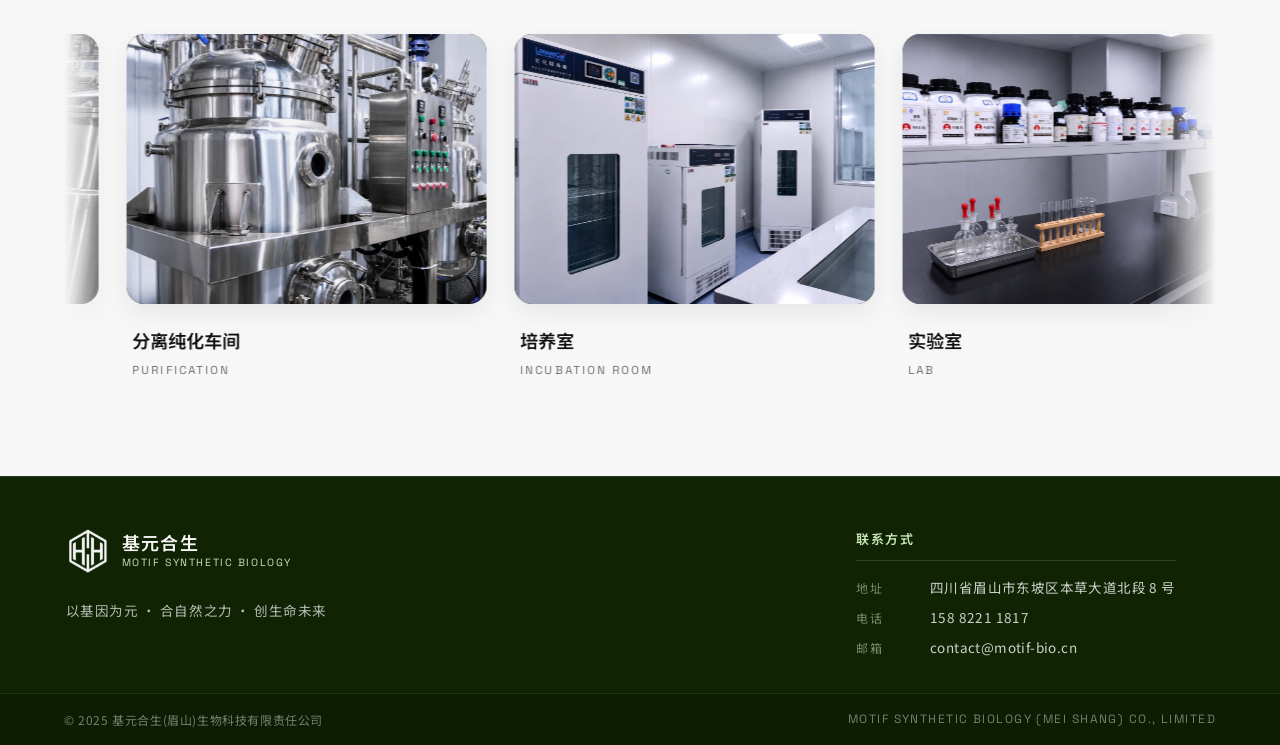
==== commit 06c84f3b: "feat: 按比率自适配(方案 A - clamp) 参考屏 1440,兼容 1200-2560 全范围电脑,无需再手调: - --maxw     : 1240 硬 → clamp(1200, 88" ====
--- a/index.html
+++ b/index.html
@@ -8,7 +8,7 @@
 <link rel="preconnect" href="https://fonts.googleapis.com" />
 <link rel="preconnect" href="https://fonts.gstatic.com" crossorigin />
 <link rel="stylesheet" href="https://fonts.googleapis.com/css2?family=Noto+Sans+SC:wght@400;500;600;700;900&family=Space+Grotesk:wght@400;500;600;700&display=swap" />
-<link rel="stylesheet" href="css/style.css?v=54" />
+<link rel="stylesheet" href="css/style.css?v=55" />
 </head>
 <body>
 
--- a/css/style.css
+++ b/css/style.css
@@ -3633,3 +3633,50 @@
 .prod-col .col-foot {
   padding-top: 18px !important;                        /* 28 → 18 */
 }
+
+/* =========================================================
+   v55 — 按比率自适配(clamp)
+   参考屏 1440px,下限适配 13" MacBook Air(1280),上限适配 27" iMac(2560)
+   ========================================================= */
+
+/* 内容容器 + 左右 padding */
+:root {
+  --maxw: clamp(1200px, 88vw, 1520px) !important;
+  --pad-x: clamp(20px, 5vw, 96px) !important;
+}
+
+/* 主板块高度(About / Products)按比率 */
+.home-section {
+  min-height: clamp(640px, 55vw, 920px) !important;
+  padding-top: clamp(80px, 8vw, 140px) !important;
+  padding-bottom: clamp(80px, 8vw, 140px) !important;
+}
+
+/* News / Facility 短一档 */
+.news.home-section,
+.facility.home-section {
+  min-height: clamp(500px, 44vw, 720px) !important;
+  padding-top: clamp(64px, 6vw, 110px) !important;
+  padding-bottom: clamp(64px, 6vw, 110px) !important;
+}
+
+/* About 大图片 */
+.about-two-col .about-pic {
+  min-height: clamp(400px, 33vw, 560px) !important;
+}
+
+/* 产品中心 5 列 */
+.products-columns {
+  min-height: clamp(280px, 24vw, 400px) !important;
+}
+
+/* ≤ 960px 走独立手机版布局,不进入 clamp */
+@media (max-width: 960px) {
+  .home-section {
+    min-height: auto !important;
+    padding-top: clamp(60px, 9vh, 90px) !important;
+    padding-bottom: clamp(60px, 9vh, 90px) !important;
+  }
+  .about-two-col .about-pic { min-height: auto !important; }
+  .products-columns { min-height: auto !important; }
+}
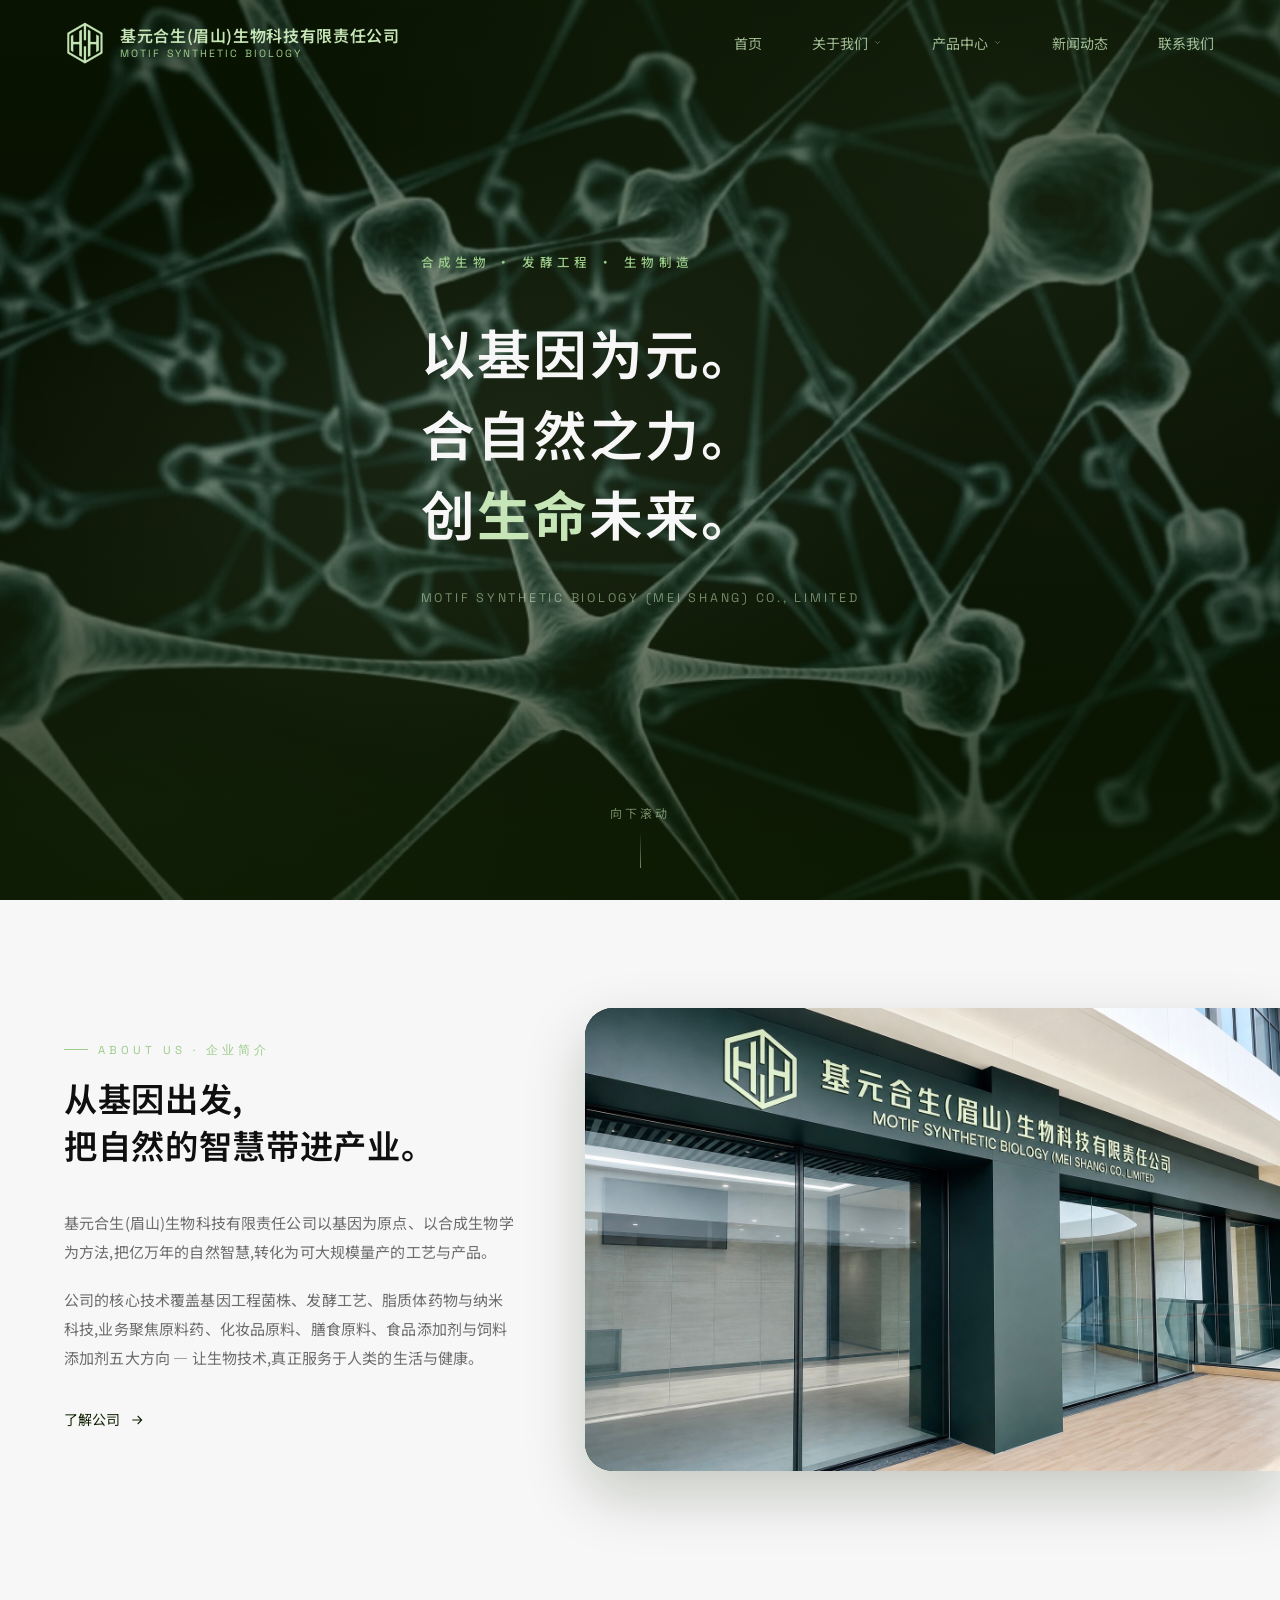
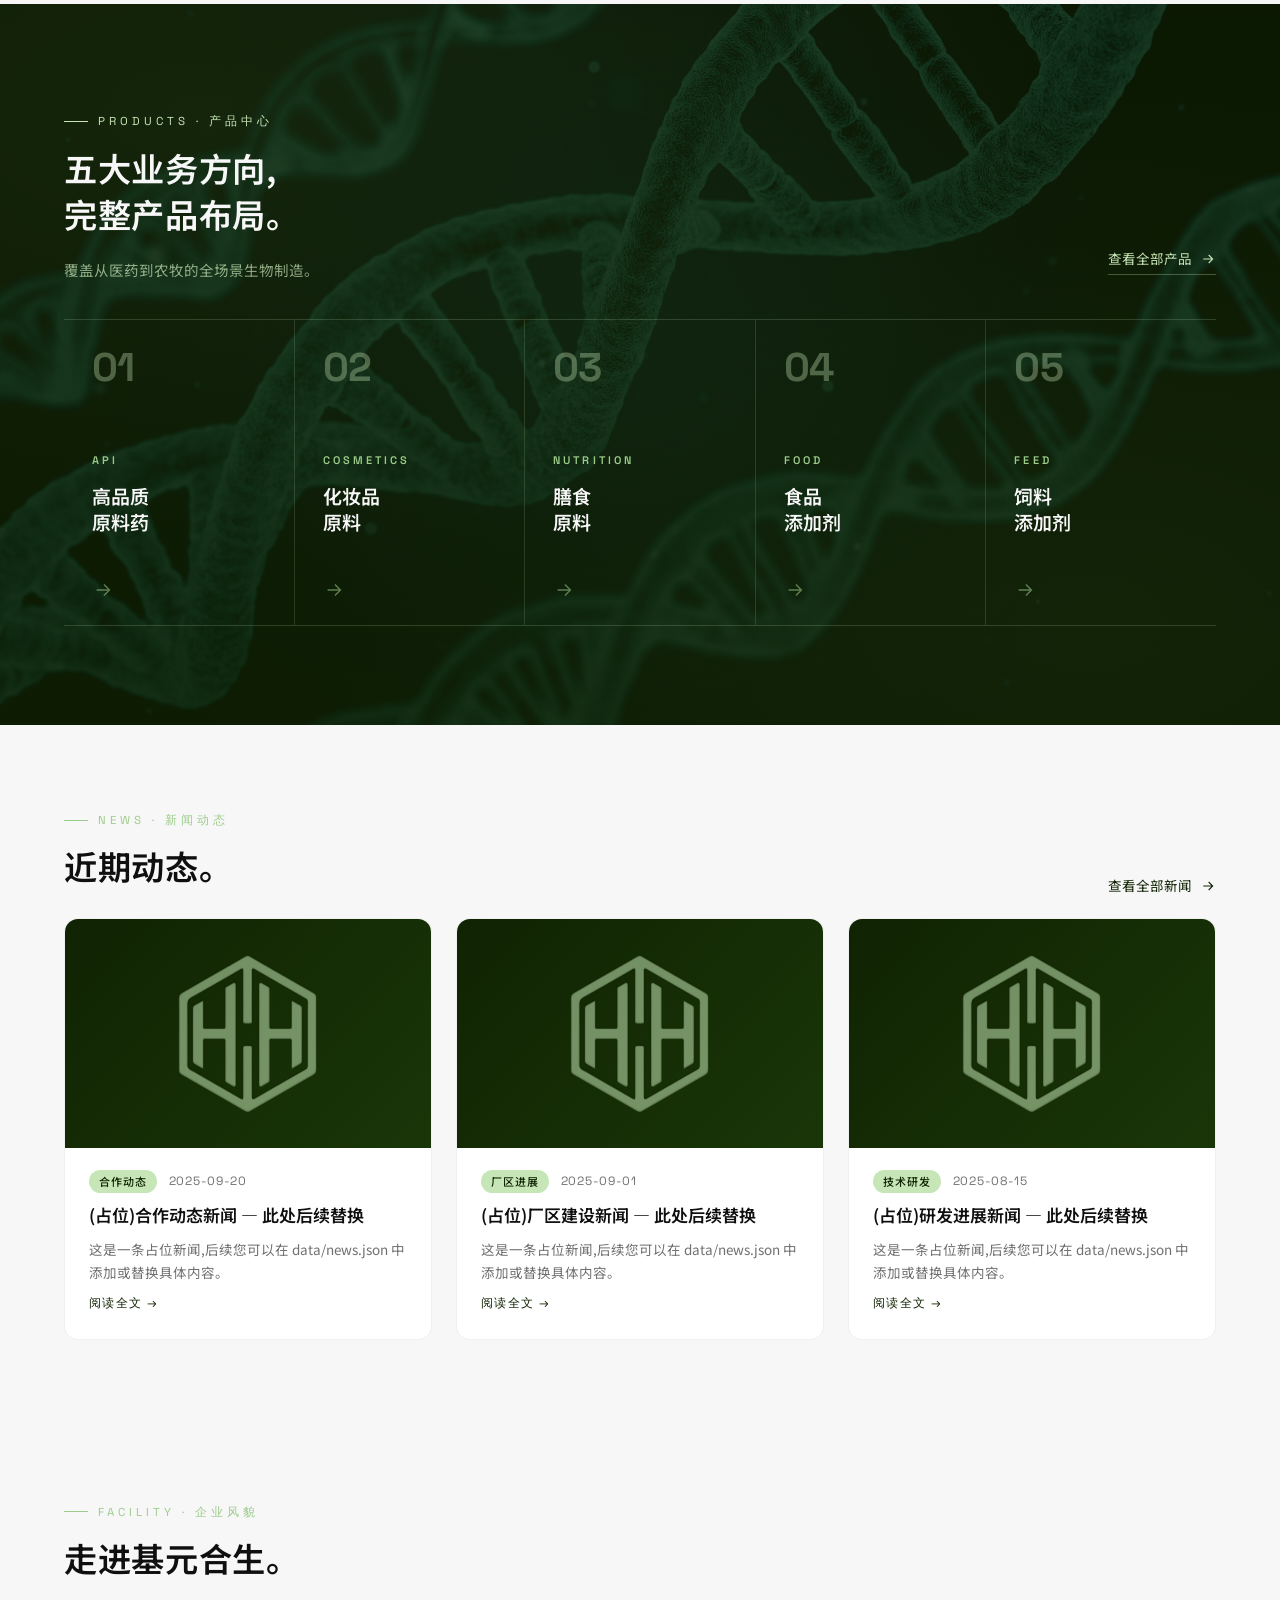
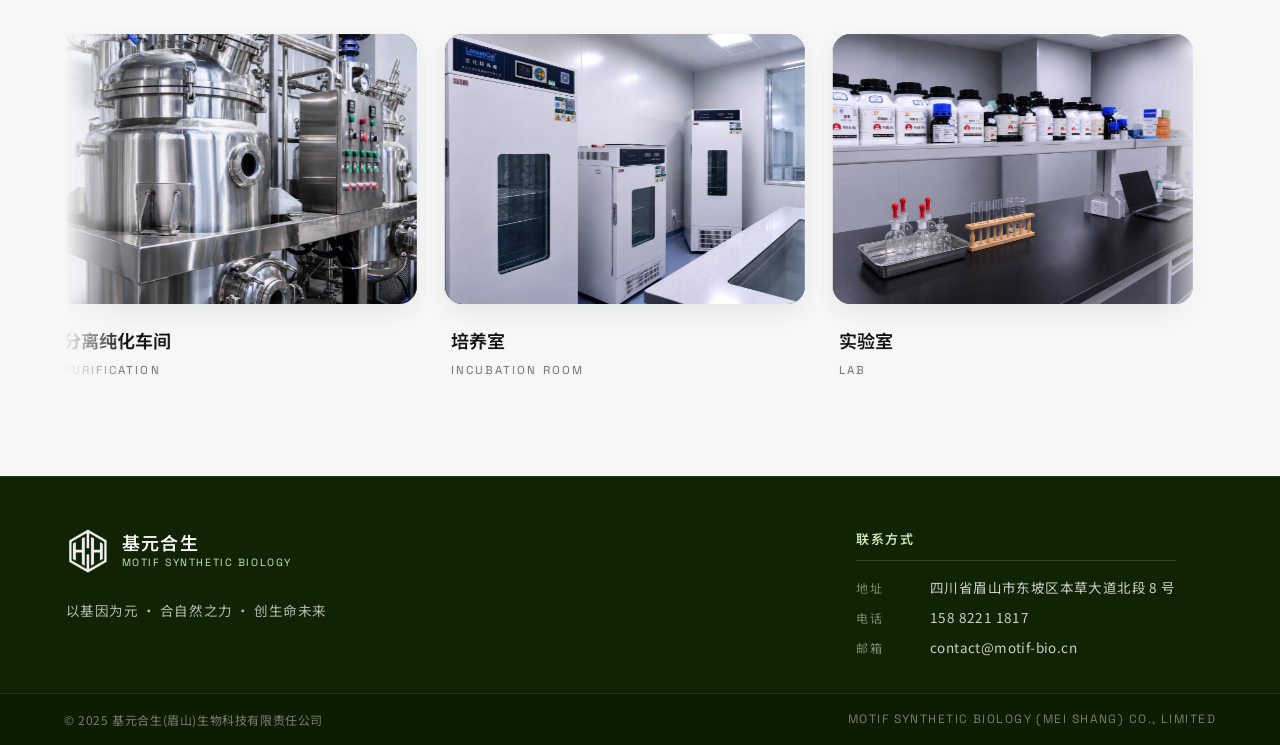
==== commit 13744b8f: "chore: 清理 :root — 顶部直接用 clamp,删除底部 !important 重复" ====
--- a/index.html
+++ b/index.html
@@ -8,7 +8,7 @@
 <link rel="preconnect" href="https://fonts.googleapis.com" />
 <link rel="preconnect" href="https://fonts.gstatic.com" crossorigin />
 <link rel="stylesheet" href="https://fonts.googleapis.com/css2?family=Noto+Sans+SC:wght@400;500;600;700;900&family=Space+Grotesk:wght@400;500;600;700&display=swap" />
-<link rel="stylesheet" href="css/style.css?v=55" />
+<link rel="stylesheet" href="css/style.css?v=56" />
 </head>
 <body>
 
--- a/css/style.css
+++ b/css/style.css
@@ -15,8 +15,8 @@
   --c-mint-20: rgba(199,230,183,.2);
   --c-mint-40: rgba(199,230,183,.4);
 
-  --maxw: 1240px;
-  --pad-x: clamp(20px, 5vw, 80px);
+  --maxw: clamp(1200px, 88vw, 1520px);   /* v55: 电脑分辨率按比率自适配 */
+  --pad-x: clamp(20px, 5vw, 96px);
   --sec-y: clamp(80px, 12vh, 140px);
 
   --font-cn: "Noto Sans SC", "PingFang SC", "Microsoft YaHei", "Source Han Sans SC", system-ui, sans-serif;
@@ -3639,11 +3639,7 @@
    参考屏 1440px,下限适配 13" MacBook Air(1280),上限适配 27" iMac(2560)
    ========================================================= */
 
-/* 内容容器 + 左右 padding */
-:root {
-  --maxw: clamp(1200px, 88vw, 1520px) !important;
-  --pad-x: clamp(20px, 5vw, 96px) !important;
-}
+/* --maxw / --pad-x 已在文件顶部 :root 更新为 clamp,此处不再重复 */
 
 /* 主板块高度(About / Products)按比率 */
 .home-section {
